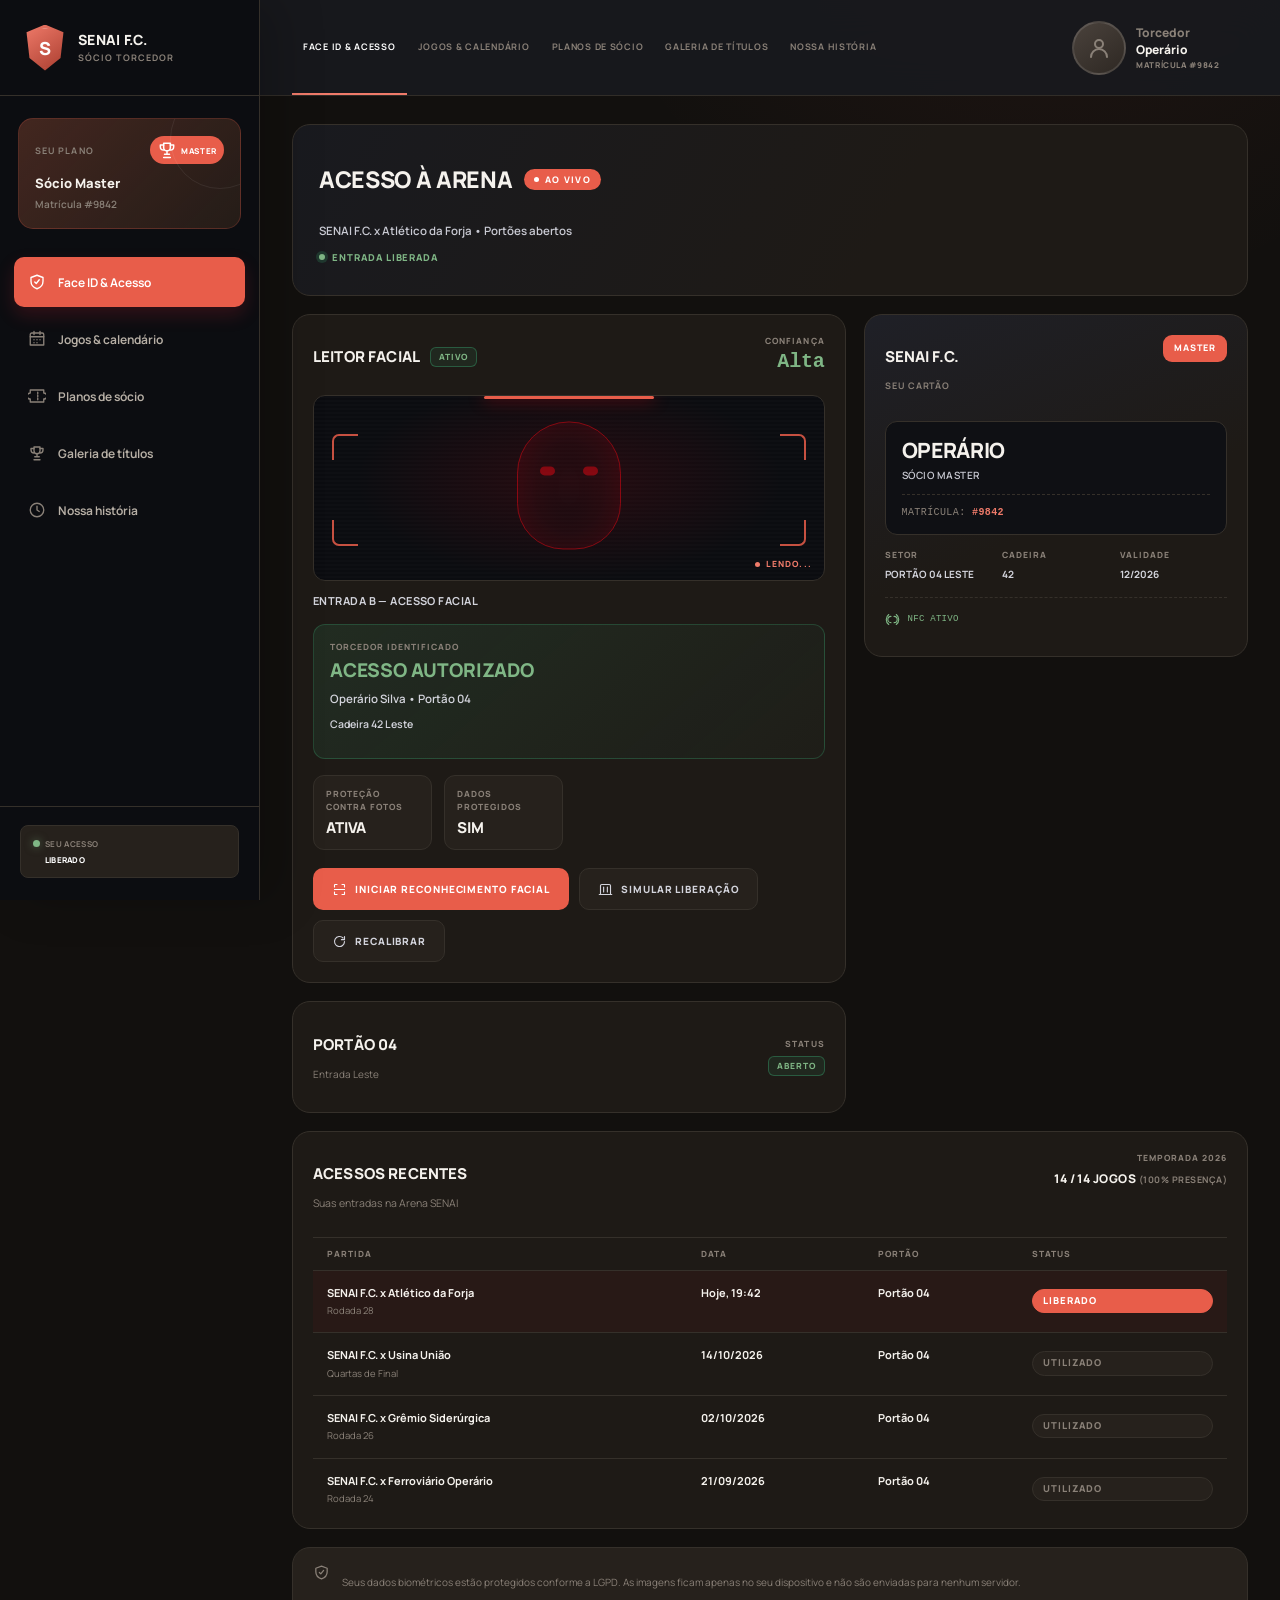
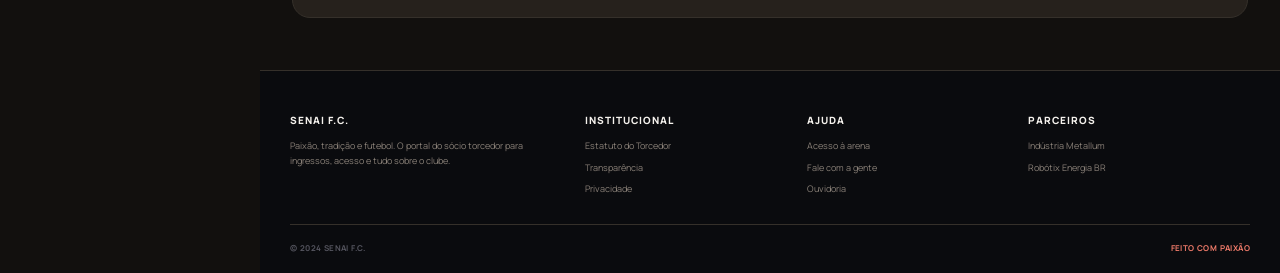
==== face-id-acesso.html @ 0fba4a7e "baseline: estado original do portal antes das melhorias" ====
<!DOCTYPE html>
<html lang="pt-BR">
<head>
  <meta charset="UTF-8">
  <meta name="viewport" content="width=device-width, initial-scale=1.0">
  <meta name="theme-color" content="#0a0a0d">
  <link rel="icon" type="image/svg+xml" href="assets/images/favicon.svg">
  <meta name="description" content="Acesso rápido do Sócio Torcedor do SENAI F.C. com Face ID.">
  <title>Face ID &amp; Acesso — SENAI F.C.</title>
  <link rel="preconnect" href="https://fonts.googleapis.com">
  <link rel="preconnect" href="https://fonts.gstatic.com" crossorigin>
  <link href="https://fonts.googleapis.com/css2?family=Manrope:wght@400;500;600;700;800&display=swap" rel="stylesheet">
  <link rel="stylesheet" href="assets/css/senai-torcedor-web.css">
</head>
<body data-page="face-id">
  <a class="skip-link" href="#conteudo">Ir para o conteúdo</a>

  <svg class="svg-sprite" xmlns="http://www.w3.org/2000/svg" width="0" height="0" aria-hidden="true">
    <symbol id="icon-home" viewBox="0 0 24 24"><path d="m3 11 9-8 9 8"/><path d="M5 10v10h14V10"/><path d="M9 20v-6h6v6"/></symbol>
    <symbol id="icon-ticket" viewBox="0 0 24 24"><path d="M3 8a2 2 0 0 0 0 8v4h18v-4a2 2 0 0 0 0-8V4H3Z"/><path d="M13 7v2M13 11v2M13 15v2"/></symbol>
    <symbol id="icon-chart" viewBox="0 0 24 24"><path d="M4 20V10M10 20V4M16 20v-7M22 20H2"/></symbol>
    <symbol id="icon-trophy" viewBox="0 0 24 24"><path d="M8 4h8v5a4 4 0 0 1-8 0V4Z"/><path d="M8 6H4v2a4 4 0 0 0 4 4M16 6h4v2a4 4 0 0 1-4 4M12 13v4M8 21h8M9 17h6"/></symbol>
    <symbol id="icon-shield" viewBox="0 0 24 24"><path d="M12 3 4 6v5c0 5 3.4 8.5 8 10 4.6-1.5 8-5 8-10V6l-8-3Z"/><path d="m9 12 2 2 4-5"/></symbol>
    <symbol id="icon-headset" viewBox="0 0 24 24"><path d="M4 14v-2a8 8 0 0 1 16 0v2"/><path d="M4 14a2 2 0 0 1 2-2h1v7H6a2 2 0 0 1-2-2v-3ZM20 14a2 2 0 0 0-2-2h-1v7h1a2 2 0 0 0 2-2v-3ZM17 19c0 2-2 3-5 3"/></symbol>
    <symbol id="icon-calendar" viewBox="0 0 24 24"><path d="M5 4h14a2 2 0 0 1 2 2v14H3V6a2 2 0 0 1 2-2Z"/><path d="M8 2v4M16 2v4M3 9h18M8 13h.01M12 13h.01M16 13h.01M8 17h.01M12 17h.01"/></symbol>
    <symbol id="icon-clock" viewBox="0 0 24 24"><circle cx="12" cy="12" r="9"/><path d="M12 7v5l3 2"/></symbol>
    <symbol id="icon-map" viewBox="0 0 24 24"><path d="M20 10c0 5-8 11-8 11S4 15 4 10a8 8 0 1 1 16 0Z"/><circle cx="12" cy="10" r="2.5"/></symbol>
    <symbol id="icon-stadium" viewBox="0 0 24 24"><path d="M3 9c3-3 15-3 18 0v7H3V9Z"/><path d="M7 12h10M8 16v3M16 16v3M3 9V6h18v3"/></symbol>
    <symbol id="icon-menu" viewBox="0 0 24 24"><path d="M4 7h16M4 12h16M4 17h16"/></symbol>
    <symbol id="icon-close" viewBox="0 0 24 24"><path d="m6 6 12 12M18 6 6 18"/></symbol>
    
    <symbol id="icon-user" viewBox="0 0 24 24"><circle cx="12" cy="8" r="4"/><path d="M4 21a8 8 0 0 1 16 0"/></symbol>
    <symbol id="icon-arrow" viewBox="0 0 24 24"><path d="M5 12h14M14 7l5 5-5 5"/></symbol>
    <symbol id="icon-check" viewBox="0 0 24 24"><path d="m5 12 4 4L19 6"/></symbol>
    <symbol id="icon-lock" viewBox="0 0 24 24"><rect x="4" y="10" width="16" height="11" rx="2"/><path d="M8 10V7a4 4 0 0 1 8 0v3M12 14v3"/></symbol>
    <symbol id="icon-signal" viewBox="0 0 24 24"><path d="M5 20v-4M10 20v-8M15 20v-12M20 20V4"/></symbol>
    <symbol id="icon-chip" viewBox="0 0 24 24"><rect x="7" y="7" width="10" height="10" rx="1"/><path d="M10 3v4M14 3v4M10 17v4M14 17v4M3 10h4M3 14h4M17 10h4M17 14h4"/></symbol>
    <symbol id="icon-scan" viewBox="0 0 24 24"><path d="M4 8V5a1 1 0 0 1 1-1h3M20 8V5a1 1 0 0 0-1-1h-3M4 16v3a1 1 0 0 0 1 1h3M20 16v3a1 1 0 0 1-1 1h-3M4 12h16"/></symbol>
    <symbol id="icon-bolt" viewBox="0 0 24 24"><path d="M13 2 4 14h6l-1 8 9-12h-6l1-8Z"/></symbol>
    <symbol id="icon-nfc" viewBox="0 0 24 24"><path d="M6 20a10 10 0 0 1 0-16"/><path d="M18 4a10 10 0 0 1 0 16"/><path d="M9.5 17a5 5 0 0 1 0-10"/><path d="M14.5 7a5 5 0 0 1 0 10"/></symbol>
    <symbol id="icon-share" viewBox="0 0 24 24"><circle cx="18" cy="5" r="2.5"/><circle cx="6" cy="12" r="2.5"/><circle cx="18" cy="19" r="2.5"/><path d="M8.2 10.8 15.8 6.2M8.2 13.2l7.6 4.6"/></symbol>
    <symbol id="icon-wallet" viewBox="0 0 24 24"><path d="M3 7a2 2 0 0 1 2-2h12a2 2 0 0 1 2 2"/><rect x="3" y="7" width="18" height="12" rx="2"/><path d="M16 13h2"/></symbol>
    <symbol id="icon-refresh" viewBox="0 0 24 24"><path d="M20 12a8 8 0 1 1-2.3-5.6"/><path d="M20 4v5h-5"/></symbol>
    <symbol id="icon-gate" viewBox="0 0 24 24"><path d="M4 20V6a2 2 0 0 1 2-2h12a2 2 0 0 1 2 2v14"/><path d="M2 20h20"/><path d="M9 8v8M15 8v8"/></symbol>
  </svg>

  <aside class="sidebar" id="sidebar" aria-label="Navegação principal">
    <div class="sidebar-header">
      <a class="brand" href="senai-torcedor-web.html" aria-label="SENAI F.C. — página principal">
        <span class="brand-mark" aria-hidden="true">S</span>
        <span class="brand-copy"><strong>SENAI F.C.</strong><span>Sócio torcedor</span></span>
      </a>
      <button class="icon-button sidebar-close" id="sidebar-close" type="button" aria-label="Fechar menu"><svg class="icon" aria-hidden="true"><use href="#icon-close"></use></svg></button>
    </div>
    <div class="membership-card" aria-label="Plano Sócio Master">
      <div class="membership-topline"><span>Seu plano</span><span class="vip-badge"><svg class="icon" aria-hidden="true"><use href="#icon-trophy"></use></svg>Master</span></div>
      <div class="membership-title" data-user-plan>Sócio Master</div>
      <div class="membership-number" data-user-matricula>Matrícula #9842</div>
    </div>
    <nav class="sidebar-nav" aria-label="Páginas do portal">
      <a class="nav-link active" href="face-id-acesso.html" data-page-link="face-id" aria-current="page"><svg class="icon" aria-hidden="true"><use href="#icon-shield"></use></svg><span>Face ID &amp; Acesso</span></a>
      <a class="nav-link" href="senai-torcedor-web.html" data-page-link="jogos"><svg class="icon" aria-hidden="true"><use href="#icon-calendar"></use></svg><span>Jogos &amp; calendário</span></a>
      <a class="nav-link" href="planos-de-socio.html" data-page-link="planos"><svg class="icon" aria-hidden="true"><use href="#icon-ticket"></use></svg><span>Planos de sócio</span></a>
      <a class="nav-link" href="galeria-de-titulos.html" data-page-link="galeria"><svg class="icon" aria-hidden="true"><use href="#icon-trophy"></use></svg><span>Galeria de títulos</span></a>
      <a class="nav-link" href="nossa-historia.html" data-page-link="historia"><svg class="icon" aria-hidden="true"><use href="#icon-clock"></use></svg><span>Nossa história</span></a>
    </nav>
    <div class="sidebar-footer"><div class="connection-status"><span>Seu acesso</span><strong>Liberado</strong></div></div>
  </aside>
  <button class="sidebar-overlay" id="sidebar-overlay" type="button" aria-label="Fechar menu"></button>

  <div class="main-shell">
    <header class="topbar">
      <div class="topbar-inner">
        <button class="icon-button menu-button" id="menu-button" type="button" aria-label="Abrir menu" aria-controls="sidebar" aria-expanded="false"><svg class="icon" aria-hidden="true"><use href="#icon-menu"></use></svg></button>
        <nav class="topbar-nav" aria-label="Navegação principal">
        <a class="topbar-link" href="face-id-acesso.html" data-page-link="face-id">Face ID &amp; Acesso</a>
        <a class="topbar-link" href="senai-torcedor-web.html" data-page-link="jogos">Jogos &amp; Calendário</a>
        <a class="topbar-link" href="planos-de-socio.html" data-page-link="planos">Planos de Sócio</a>
        <a class="topbar-link" href="galeria-de-titulos.html" data-page-link="galeria">Galeria de Títulos</a>
        <a class="topbar-link" href="nossa-historia.html" data-page-link="historia">Nossa História</a>
      </nav>
        <div class="topbar-actions">
          <button class="profile-button" type="button" data-message="Perfil do Sócio Master #9842 ativo." aria-label="Abrir perfil do torcedor"><span class="avatar avatar-photo" aria-hidden="true"></span><span class="profile-copy"><span>Torcedor</span><strong data-user-name>Operário</strong><small data-user-matricula>Matrícula #9842</small></span></button>
        </div>
      </div>
    </header>

    <main class="page-container" id="conteudo">
      <div class="fid-page">

        <section class="fid-arena" aria-labelledby="arena-title">
          <div class="fid-arena-main">
            <div class="fid-arena-title">
              <h1 id="arena-title">Acesso à Arena</h1>
              <span class="fid-live"><i aria-hidden="true"></i>ao vivo</span>
            </div>
            <p class="fid-arena-sub">SENAI F.C. x Atlético da Forja &bull; Portões abertos</p>
            <p class="fid-arena-status"><span class="fid-pulse" aria-hidden="true"></span>Entrada liberada</p>
          </div>
        </section>

        <div class="fid-grid">
          <div class="fid-col fid-col-main">

            <section class="fid-card fid-scanner" aria-labelledby="scanner-title">
              <header class="fid-card-head">
                <div class="fid-scanner-id">
                  <div class="fid-row">
                    <h2 id="scanner-title">Leitor facial</h2>
                    <span class="fid-tag ok">ativo</span>
                  </div>
                </div>
                <div class="fid-match">
                  <span class="fid-label">Confiança</span>
                  <strong>Alta</strong>
                </div>
              </header>

              <div class="fid-viewport" id="fid-viewport" role="img" aria-label="Leitura biométrica facial em andamento, entrada B">
                <img class="fid-shot" id="fid-shot" alt="" hidden>
                <div class="fid-corner tl" aria-hidden="true"></div>
                <div class="fid-corner tr" aria-hidden="true"></div>
                <div class="fid-corner bl" aria-hidden="true"></div>
                <div class="fid-corner br" aria-hidden="true"></div>
                <div class="fid-face" id="fid-face-box" aria-hidden="true"></div>
                <div class="fid-scanline" aria-hidden="true"></div>
                <div class="fid-rec"><i aria-hidden="true"></i>Lendo...</div>
              </div>

              <p class="fid-entry">Entrada B — acesso facial</p>

              <div class="fid-verdict">
                <span class="fid-label">Torcedor identificado</span>
                <strong>Acesso autorizado</strong>
                <p><span data-user-full-name>Operário Silva</span> &bull; Portão 04</p>
                <p class="fid-muted">Cadeira 42 Leste</p>
              </div>

              <div class="fid-mini">
                <div class="fid-mini-item">
                  <span class="fid-label">Proteção contra fotos</span>
                  <strong>Ativa</strong>
                </div>
                <div class="fid-mini-item">
                  <span class="fid-label">Dados protegidos</span>
                  <strong>Sim</strong>
                </div>
              </div>

              <footer class="fid-card-foot">
                <button class="fid-btn fid-btn-primary" type="button" id="fid-cam-open"><svg class="icon" aria-hidden="true"><use href="#icon-scan"></use></svg>Iniciar reconhecimento facial</button>
                <button class="fid-btn fid-btn-ghost" type="button" data-message="Liberação simulada. Catraca destravada."><svg class="icon" aria-hidden="true"><use href="#icon-gate"></use></svg>Simular liberação</button>
                <button class="fid-btn fid-btn-ghost" type="button" data-message="Recalibração biométrica iniciada."><svg class="icon" aria-hidden="true"><use href="#icon-refresh"></use></svg>Recalibrar</button>
              </footer>
            </section>

            <section class="fid-card fid-gate" aria-labelledby="gate-title">
              <div class="fid-gate-id">
                <h2 id="gate-title">Portão 04</h2>
                <p class="fid-muted">Entrada Leste</p>
              </div>
              <div class="fid-gate-state">
                <span class="fid-label">Status</span>
                <span class="fid-tag ok">Aberto</span>
              </div>
            </section>

          </div>

          <div class="fid-col fid-col-side">

            <section class="fid-card fid-cred" aria-labelledby="cred-title">
              <header class="fid-cred-top">
                <div>
                  <h2 id="cred-title">SENAI F.C.</h2>
                  <p>Seu cartão</p>
                </div>
                <span class="fid-vip">Master</span>
              </header>
              <div class="fid-cred-body">
                <strong data-user-name>Operário</strong>
                <span class="fid-cred-cat" data-user-plan>Sócio Master</span>
                <span class="fid-cred-mat">Matrícula: <b data-user-matricula-id>#9842</b></span>
              </div>
              <div class="fid-cred-meta">
                <div><span class="fid-label">Setor</span><b>Portão 04 Leste</b></div>
                <div><span class="fid-label">Cadeira</span><b>42</b></div>
                <div><span class="fid-label">Validade</span><b>12/2026</b></div>
              </div>
              <p class="fid-nfc"><svg class="icon" aria-hidden="true"><use href="#icon-nfc"></use></svg>NFC ativo</p>
            </section>



          </div>
        </div>

        <section class="fid-card fid-log" aria-labelledby="log-title">
          <header class="fid-log-head">
            <div>
              <h2 id="log-title">Acessos recentes</h2>
              <p class="fid-muted">Suas entradas na Arena SENAI</p>
            </div>
            <div class="fid-log-stats">
              <span class="fid-label">Temporada 2026</span>
              <strong>14 / 14 jogos <em>(100% presença)</em></strong>
            </div>
          </header>
          <div class="table-wrap">
            <table class="fid-table">
              <caption class="sr-only">Histórico de acessos</caption>
              <thead>
                <tr>
                  <th scope="col">Partida</th>
                  <th scope="col">Data</th>
                  <th scope="col">Portão</th>
                  <th scope="col">Status</th>
                </tr>
              </thead>
              <tbody>
                <tr class="is-live">
                  <td><strong>SENAI F.C. x Atlético da Forja</strong><span>Rodada 28</span></td>
                  <td><strong>Hoje, 19:42</strong></td>
                  <td><strong>Portão 04</strong></td>
                  <td><span class="fid-badge live">Liberado</span></td>
                </tr>
                <tr>
                  <td><strong>SENAI F.C. x Usina União</strong><span>Quartas de Final</span></td>
                  <td><strong>14/10/2026</strong></td>
                  <td><strong>Portão 04</strong></td>
                  <td><span class="fid-badge">Utilizado</span></td>
                </tr>
                <tr>
                  <td><strong>SENAI F.C. x Grêmio Siderúrgica</strong><span>Rodada 26</span></td>
                  <td><strong>02/10/2026</strong></td>
                  <td><strong>Portão 04</strong></td>
                  <td><span class="fid-badge">Utilizado</span></td>
                </tr>
                <tr>
                  <td><strong>SENAI F.C. x Ferroviário Operário</strong><span>Rodada 24</span></td>
                  <td><strong>21/09/2026</strong></td>
                  <td><strong>Portão 04</strong></td>
                  <td><span class="fid-badge">Utilizado</span></td>
                </tr>
              </tbody>
            </table>
          </div>
        </section>

        <section class="fid-card fid-lgpd">
          <svg class="icon" aria-hidden="true"><use href="#icon-shield"></use></svg>
          <p>Seus dados biométricos estão protegidos conforme a LGPD. As imagens ficam apenas no seu dispositivo e não são enviadas para nenhum servidor.</p>
        </section>

      </div>
    </main>

    <footer class="site-footer"><div class="footer-inner"><div class="footer-grid"><div class="footer-column"><h3>SENAI F.C.</h3><p>Paixão, tradição e futebol. O portal do sócio torcedor para ingressos, acesso e tudo sobre o clube.</p></div><div class="footer-column"><h3>Institucional</h3><div class="footer-links"><a href="#">Estatuto do Torcedor</a><a href="#">Transparência</a><a href="#">Privacidade</a></div></div><div class="footer-column"><h3>Ajuda</h3><div class="footer-links"><a href="face-id-acesso.html">Acesso à arena</a><a href="#">Fale com a gente</a><a href="#">Ouvidoria</a></div></div><div class="footer-column"><h3>Parceiros</h3><div class="footer-links"><a href="#">Indústria Metallum</a><a href="#">Robótix Energia BR</a></div></div></div><div class="footer-bottom"><span>© 2024 SENAI F.C.</span><span class="footer-highlight">Feito com paixão</span></div></div></footer>
  </div>

  <dialog class="fid-cam" id="fid-cam" aria-labelledby="fid-cam-title">
    <div class="fid-cam-head">
      <div>
        <h2 id="fid-cam-title">Reconhecimento facial</h2>
        <p id="fid-cam-sub">Apresente seu rosto no quadro. A leitura acontece no seu dispositivo.</p>
      </div>
      <button class="icon-button" type="button" data-fid-cam-close aria-label="Fechar câmera"><svg class="icon" aria-hidden="true"><use href="#icon-close"></use></svg></button>
    </div>

    <div class="fid-cam-stage" id="fid-cam-stage">
      <video class="fid-cam-video" id="fid-cam-video" playsinline muted autoplay></video>
      <canvas class="fid-cam-canvas" id="fid-cam-canvas" aria-hidden="true"></canvas>
      <div class="fid-cam-frame" id="fid-cam-frame" aria-hidden="true">
        <span class="fid-cam-corner tl"></span>
        <span class="fid-cam-corner tr"></span>
        <span class="fid-cam-corner bl"></span>
        <span class="fid-cam-corner br"></span>
        <span class="fid-cam-line"></span>
      </div>
      <div class="fid-cam-empty" id="fid-cam-empty" hidden>
        <svg class="icon" aria-hidden="true"><use href="#icon-scan"></use></svg>
        <p id="fid-cam-empty-text">Solicitando acesso à câmera…</p>
      </div>
      <p class="fid-cam-hud" id="fid-cam-hud" hidden><i aria-hidden="true"></i><span id="fid-cam-hud-text">procurando rosto</span></p>
    </div>

    <div class="fid-cam-metrics" id="fid-cam-metrics" hidden>
      <div class="fid-cam-chip" data-fid-metric="lum"><span>Brilho</span><em id="fid-m-lum">—</em></div>
      <div class="fid-cam-chip" data-fid-metric="sharp"><span>Nitidez</span><em id="fid-m-sharp">—</em></div>
      <div class="fid-cam-chip" data-fid-metric="stable"><span>Imobilidade</span><em id="fid-m-stable">—</em></div>
      <div class="fid-cam-chip" data-fid-metric="frame"><span>Enquadramento</span><em id="fid-m-frame">—</em></div>
    </div>

    <div class="fid-cam-meter" aria-hidden="true">
      <span class="fid-cam-meter-label">Qualidade da leitura</span>
      <div class="fid-cam-meter-bar"><span id="fid-cam-meter-fill"></span></div>
      <strong class="fid-mono" id="fid-cam-meter-value">0.0%</strong>
    </div>

    <p class="fid-cam-status" id="fid-cam-status" role="status" aria-live="polite">Aguardando início.</p>

    <div class="fid-cam-actions">
      <button class="fid-btn fid-btn-ghost" type="button" id="fid-cam-flip" hidden><svg class="icon" aria-hidden="true"><use href="#icon-refresh"></use></svg>Trocar câmera</button>
      <button class="fid-btn fid-btn-ghost" type="button" id="fid-cam-retry" hidden>Tentar novamente</button>
      <span class="fid-cam-spacer"></span>
      <button class="fid-btn fid-btn-ghost" type="button" data-fid-cam-close>Cancelar</button>
      <button class="fid-btn fid-btn-primary" type="button" id="fid-cam-capture" disabled><svg class="icon" aria-hidden="true"><use href="#icon-scan"></use></svg>Capturar biometria</button>
    </div>

    <p class="fid-cam-note"><svg class="icon" aria-hidden="true"><use href="#icon-lock"></use></svg>As imagens ficam apenas neste dispositivo e não são enviadas a nenhum servidor.</p>
  </dialog>

  <div class="toast" id="toast" role="status" aria-live="polite" aria-atomic="true"><svg class="icon" aria-hidden="true"><use href="#icon-check"></use></svg><span id="toast-message"></span></div>
  <script src="assets/js/senai-torcedor-web.js" defer></script>
</body>
</html>
---- assets/css/senai-torcedor-web.css ----
.svg-sprite {
  position: absolute;
  width: 0;
  height: 0;
  overflow: hidden;
}

:root {
  color-scheme: dark;
  --bg: #12100e;
  --bg-elevated: #1a1714;
  --surface: #1e1a16;
  --surface-2: #26211c;
  --surface-3: #2e2823;
  --line: #35302a;
  --line-soft: rgba(255, 255, 255, 0.06);
  --text: #f5f2ed;
  --text-2: #b8b0a6;
  --text-3: #8a8178;
  --red: #e85d4a;
  --red-bright: #f07b6a;
  --red-dark: #a83c2e;
  --red-soft: rgba(232, 93, 74, 0.12);
  --green: #7fb685;
  --yellow: #e8c476;
  --sidebar-width: 252px;
  --topbar-height: 72px;
  --radius-sm: 12px;
  --radius-md: 18px;
  --radius-lg: 24px;
  --shadow: 0 20px 50px rgba(0, 0, 0, 0.22);
  --font: "Manrope", Inter, -apple-system, BlinkMacSystemFont, "Segoe UI", sans-serif;
}

*,
*::before,
*::after {
  box-sizing: border-box;
}

html {
  scroll-behavior: smooth;
  scroll-padding-top: calc(var(--topbar-height) + 24px);
}

body {
  min-width: 320px;
  min-height: 100vh;
  margin: 0;
  overflow-x: hidden;
  background:
    radial-gradient(circle at 82% -10%, rgba(232, 93, 74, 0.08), transparent 31rem),
    var(--bg);
  color: var(--text);
  font-family: var(--font);
  -webkit-font-smoothing: antialiased;
  text-rendering: optimizeLegibility;
}

body.menu-open {
  overflow: hidden;
}

button,
input,
select {
  color: inherit;
  font: inherit;
}

button,
a {
  -webkit-tap-highlight-color: transparent;
}

button {
  border: 0;
}

a {
  color: inherit;
  text-decoration: none;
}

img,
svg {
  display: block;
}

::selection {
  background: rgba(232, 93, 74, 0.65);
  color: #fff;
}

:focus-visible {
  outline: 3px solid rgba(240, 123, 106, 0.55);
  outline-offset: 3px;
}

.sr-only {
  position: absolute;
  width: 1px;
  height: 1px;
  padding: 0;
  margin: -1px;
  overflow: hidden;
  clip: rect(0, 0, 0, 0);
  white-space: nowrap;
  border: 0;
}

.icon {
  width: 20px;
  height: 20px;
  flex: 0 0 auto;
  fill: none;
  stroke: currentColor;
  stroke-linecap: round;
  stroke-linejoin: round;
  stroke-width: 1.8;
}

.skip-link {
  position: fixed;
  top: 10px;
  left: 12px;
  z-index: 1000;
  padding: 10px 14px;
  transform: translateY(-150%);
  border-radius: 8px;
  background: var(--red);
  color: #fff;
  font-size: 13px;
  font-weight: 800;
  transition: transform 0.2s ease;
}

.skip-link:focus {
  transform: translateY(0);
}

/* Sidebar */
.sidebar {
  position: fixed;
  inset: 0 auto 0 0;
  z-index: 120;
  display: flex;
  width: var(--sidebar-width);
  flex-direction: column;
  border-right: 1px solid var(--line);
  background: rgba(20, 17, 14, 0.97);
  box-shadow: 18px 0 45px rgba(0, 0, 0, 0.18);
  backdrop-filter: blur(18px);
}

.sidebar-header {
  display: flex;
  min-height: var(--topbar-height);
  align-items: center;
  justify-content: space-between;
  padding: 0 20px;
  border-bottom: 1px solid var(--line);
}

.brand {
  display: flex;
  min-width: 0;
  align-items: center;
  gap: 12px;
}

.brand-mark {
  position: relative;
  display: grid;
  width: 40px;
  height: 44px;
  flex: 0 0 auto;
  place-items: center;
  clip-path: polygon(50% 0, 94% 17%, 87% 73%, 50% 100%, 13% 73%, 6% 17%);
  background: linear-gradient(145deg, var(--red-bright), var(--red-dark));
  color: #fff;
  font-size: 18px;
  font-weight: 800;
  box-shadow: 0 8px 20px rgba(232, 93, 74, 0.22);
}

.brand-mark::after {
  position: absolute;
  inset: 3px;
  border: 1px solid rgba(255, 255, 255, 0.22);
  clip-path: inherit;
  content: "";
}

.brand-copy {
  display: grid;
  min-width: 0;
  line-height: 1.1;
}

.brand-copy strong {
  overflow: hidden;
  font-size: 14px;
  font-weight: 800;
  letter-spacing: 0.02em;
  text-overflow: ellipsis;
  white-space: nowrap;
}

.brand-copy span {
  margin-top: 5px;
  color: var(--text-3);
  font-size: 9px;
  font-weight: 700;
  letter-spacing: 0.12em;
  text-transform: uppercase;
}

.icon-button {
  display: inline-grid;
  width: 42px;
  height: 42px;
  flex: 0 0 auto;
  place-items: center;
  border: 1px solid var(--line);
  border-radius: 12px;
  background: var(--surface);
  color: var(--text-2);
  cursor: pointer;
  transition: border-color 0.2s ease, background 0.2s ease, color 0.2s ease, transform 0.2s ease;
}

.icon-button:hover {
  border-color: #4a423c;
  background: var(--surface-2);
  color: #fff;
  transform: translateY(-1px);
}

.sidebar-close,
.menu-button {
  display: none;
}

.membership-card {
  position: relative;
  margin: 20px 16px 10px;
  padding: 15px;
  overflow: hidden;
  border: 1px solid rgba(232, 93, 74, 0.22);
  border-radius: 15px;
  background:
    linear-gradient(135deg, rgba(232, 93, 74, 0.18), rgba(232, 93, 74, 0.03)),
    var(--surface);
}

.membership-card::after {
  position: absolute;
  top: -30px;
  right: -30px;
  width: 100px;
  height: 100px;
  border: 1px solid rgba(255, 255, 255, 0.07);
  border-radius: 50%;
  content: "";
}

.membership-topline,
.membership-title {
  display: flex;
  align-items: center;
  justify-content: space-between;
  gap: 8px;
}

.membership-topline {
  color: var(--text-3);
  font-size: 9px;
  font-weight: 700;
  letter-spacing: 0.12em;
  text-transform: uppercase;
}

.membership-title {
  justify-content: flex-start;
  margin-top: 10px;
  font-size: 13px;
  font-weight: 800;
}

.membership-number {
  margin-top: 5px;
  color: var(--text-3);
  font-size: 10px;
  font-weight: 600;
}

.vip-badge {
  display: inline-flex;
  align-items: center;
  gap: 4px;
  padding: 4px 7px;
  border-radius: 999px;
  background: var(--red);
  color: #fff;
  font-size: 8px;
  font-weight: 800;
  letter-spacing: 0.08em;
}

.sidebar-nav {
  display: flex;
  flex: 1;
  flex-direction: column;
  gap: 5px;
  padding: 12px 10px 20px;
  overflow-y: auto;
}

.nav-label {
  padding: 9px 12px 5px;
  color: #7a7168;
  font-size: 9px;
  font-weight: 800;
  letter-spacing: 0.14em;
  text-transform: uppercase;
}

.nav-link {
  position: relative;
  display: flex;
  min-height: 46px;
  align-items: center;
  gap: 12px;
  padding: 10px 12px;
  border-radius: 12px;
  color: var(--text-2);
  font-size: 12px;
  font-weight: 650;
  transition: background 0.18s ease, color 0.18s ease, transform 0.18s ease;
}

.nav-link .icon {
  width: 19px;
  height: 19px;
  color: #8a8178;
  transition: color 0.18s ease, transform 0.18s ease;
}

.nav-link:hover {
  background: rgba(255, 255, 255, 0.04);
  color: #fff;
  transform: translateX(2px);
}

.nav-link.active {
  background: linear-gradient(90deg, rgba(232, 93, 74, 0.18), rgba(232, 93, 74, 0.04));
  color: #fff;
}

.nav-link.active::before {
  position: absolute;
  inset: 11px auto 11px -10px;
  width: 3px;
  border-radius: 0 4px 4px 0;
  background: var(--red-bright);
  box-shadow: 0 0 12px rgba(240, 123, 106, 0.45);
  content: "";
}

.nav-link.active .icon {
  color: var(--red-bright);
}

.sidebar-footer {
  padding: 16px 20px 20px;
  border-top: 1px solid var(--line);
}

.connection-status {
  display: flex;
  align-items: center;
  gap: 8px;
  color: var(--text-3);
  font-size: 9px;
  font-weight: 700;
  letter-spacing: 0.04em;
  text-transform: uppercase;
}

.connection-status::before {
  width: 7px;
  height: 7px;
  border-radius: 50%;
  background: var(--green);
  box-shadow: 0 0 8px rgba(127, 182, 133, 0.5);
  content: "";
}

.sidebar-overlay {
  position: fixed;
  inset: 0;
  z-index: 110;
  display: none;
  background: rgba(0, 0, 0, 0.68);
  opacity: 0;
  cursor: pointer;
  transition: opacity 0.25s ease;
}

/* Main shell and topbar */
.main-shell {
  display: flex;
  min-height: 100vh;
  flex-direction: column;
  margin-left: var(--sidebar-width);
}

.topbar {
  position: sticky;
  top: 0;
  z-index: 80;
  height: var(--topbar-height);
  border-bottom: 1px solid rgba(53, 48, 42, 0.9);
  background: rgba(18, 16, 14, 0.84);
  backdrop-filter: blur(18px);
}

.topbar-inner {
  display: flex;
  width: min(100%, 1660px);
  height: 100%;
  align-items: center;
  gap: 18px;
  margin: 0 auto;
  padding: 0 30px;
}

.breadcrumbs {
  display: flex;
  min-width: 0;
  align-items: center;
  gap: 9px;
  color: var(--text-3);
  font-size: 11px;
  font-weight: 650;
}

.breadcrumbs span {
  overflow: hidden;
  text-overflow: ellipsis;
  white-space: nowrap;
}

.breadcrumbs strong {
  color: var(--text);
  font-weight: 750;
}

.topbar-actions {
  display: flex;
  align-items: center;
  gap: 10px;
  margin-left: auto;
}

.sync-status {
  display: flex;
  align-items: center;
  gap: 7px;
  margin-right: 5px;
  color: var(--text-3);
  font-size: 10px;
  font-weight: 650;
}

.sync-status::before {
  width: 6px;
  height: 6px;
  border-radius: 50%;
  background: var(--green);
  opacity: 0.7;
  content: "";
}

.profile-button {
  display: flex;
  min-height: 46px;
  align-items: center;
  gap: 10px;
  margin-left: 3px;
  padding: 5px 10px 5px 6px;
  border: 1px solid var(--line);
  border-radius: 14px;
  background: var(--surface);
  cursor: pointer;
  transition: border-color 0.2s ease, background 0.2s ease;
}

.profile-button:hover {
  border-color: #5a5048;
  background: var(--surface-2);
}

.avatar {
  display: grid;
  width: 34px;
  height: 34px;
  flex: 0 0 auto;
  place-items: center;
  border-radius: 10px;
  background: linear-gradient(145deg, #4a423c, #2e2823);
  color: #fff;
}

.avatar .icon {
  width: 17px;
  height: 17px;
}

.profile-copy {
  display: grid;
  min-width: 104px;
  line-height: 1.15;
  text-align: left;
}

.profile-copy span {
  color: var(--text-3);
  font-size: 8px;
  font-weight: 700;
  letter-spacing: 0.1em;
  text-transform: uppercase;
}

.profile-copy strong {
  margin-top: 3px;
  font-size: 10px;
  font-weight: 750;
}

.page-container {
  width: min(100%, 1660px);
  flex: 1;
  margin: 0 auto;
  padding: 28px 30px 52px;
}

.page-heading {
  display: flex;
  align-items: flex-end;
  justify-content: space-between;
  gap: 20px;
  margin-bottom: 22px;
}

.eyebrow {
  display: flex;
  align-items: center;
  gap: 7px;
  margin: 0 0 7px;
  color: var(--red-bright);
  font-size: 9px;
  font-weight: 800;
  letter-spacing: 0.14em;
  text-transform: uppercase;
}

.eyebrow::before {
  width: 18px;
  height: 2px;
  border-radius: 999px;
  background: currentColor;
  content: "";
}

.page-heading h1 {
  font-size: clamp(24px, 2.1vw, 34px);
  font-weight: 800;
  letter-spacing: -0.04em;
  line-height: 1.12;
}

.page-heading p:not(.eyebrow) {
  max-width: 650px;
  margin-top: 7px;
  color: var(--text-3);
  font-size: 12px;
  line-height: 1.6;
}

.season-chip {
  display: inline-flex;
  min-height: 38px;
  flex: 0 0 auto;
  align-items: center;
  gap: 8px;
  padding: 8px 12px;
  border: 1px solid var(--line);
  border-radius: 999px;
  background: var(--surface);
  color: var(--text-2);
  font-size: 10px;
  font-weight: 750;
}

.season-chip .icon {
  width: 15px;
  height: 15px;
  color: var(--red-bright);
}

/* Featured match */
.featured-match {
  position: relative;
  overflow: hidden;
  border: 1px solid #4a2a24;
  border-radius: var(--radius-lg);
  background:
    linear-gradient(105deg, rgba(18, 14, 12, 0.98) 0 47%, rgba(120, 45, 35, 0.35) 77%, rgba(30, 18, 15, 0.96) 100%),
    var(--surface);
  box-shadow: var(--shadow);
}

.featured-match::before {
  position: absolute;
  inset: 0;
  background:
    repeating-linear-gradient(118deg, transparent 0 36px, rgba(255, 255, 255, 0.02) 37px 38px),
    radial-gradient(circle at 54% 40%, rgba(232, 93, 74, 0.12), transparent 28rem);
  pointer-events: none;
  content: "";
}

.featured-content {
  position: relative;
  display: grid;
  grid-template-columns: minmax(0, 1fr) 310px;
  gap: 36px;
  padding: 28px;
}

.featured-label {
  display: flex;
  flex-wrap: wrap;
  align-items: center;
  justify-content: space-between;
  gap: 12px;
  margin-bottom: 25px;
}

.live-pill,
.competition-pill {
  display: inline-flex;
  align-items: center;
  gap: 7px;
  font-size: 9px;
  font-weight: 800;
  letter-spacing: 0.11em;
  text-transform: uppercase;
}

.live-pill {
  padding: 6px 10px;
  border: 1px solid rgba(232, 93, 74, 0.3);
  border-radius: 999px;
  background: var(--red-soft);
  color: #f09b8e;
}

.live-pill::before {
  width: 6px;
  height: 6px;
  border-radius: 50%;
  background: var(--red-bright);
  box-shadow: 0 0 8px var(--red-bright);
  animation: pulse 1.8s infinite;
  content: "";
}

.competition-pill {
  color: var(--text-3);
}

.match-stage {
  display: grid;
  max-width: 780px;
  grid-template-columns: minmax(0, 1fr) 94px minmax(0, 1fr);
  align-items: center;
  gap: 18px;
  margin: 0 auto;
}

.featured-team {
  display: grid;
  min-width: 0;
  justify-items: center;
  text-align: center;
}

.crest {
  position: relative;
  display: grid;
  width: 78px;
  height: 86px;
  place-items: center;
  clip-path: polygon(50% 0, 94% 16%, 87% 72%, 50% 100%, 13% 72%, 6% 16%);
  background: linear-gradient(150deg, var(--red-bright), var(--red-dark));
  color: #fff;
  font-size: 26px;
  font-weight: 800;
  letter-spacing: -0.05em;
  filter: drop-shadow(0 10px 18px rgba(0, 0, 0, 0.22));
}

.crest::before {
  position: absolute;
  inset: 4px;
  border: 1px solid rgba(255, 255, 255, 0.22);
  clip-path: inherit;
  content: "";
}

.crest.away {
  background: linear-gradient(150deg, #4a423c, #2e2823);
  box-shadow: inset 0 0 0 1px #5a5048;
}

.featured-team h2 {
  margin-top: 13px;
  font-size: clamp(16px, 1.5vw, 21px);
  font-weight: 800;
  letter-spacing: -0.03em;
  line-height: 1.12;
  text-transform: uppercase;
}

.featured-team p {
  margin-top: 5px;
  color: var(--text-3);
  font-size: 8px;
  font-weight: 750;
  letter-spacing: 0.11em;
  text-transform: uppercase;
}

.match-time-block {
  display: grid;
  justify-items: center;
  text-align: center;
}

.match-time-block .time {
  font-size: clamp(30px, 3vw, 43px);
  font-weight: 800;
  letter-spacing: -0.06em;
  line-height: 1;
}

.match-time-block .date {
  margin-top: 7px;
  color: var(--text-2);
  font-size: 9px;
  font-weight: 750;
  letter-spacing: 0.08em;
  text-transform: uppercase;
}

.versus-line {
  display: flex;
  width: 100%;
  align-items: center;
  gap: 8px;
  margin: 13px 0 0;
  color: #6a6158;
  font-size: 8px;
  font-weight: 800;
  letter-spacing: 0.1em;
  text-transform: uppercase;
}

.versus-line::before,
.versus-line::after {
  height: 1px;
  flex: 1;
  background: #4a423c;
  content: "";
}

.match-meta {
  display: flex;
  flex-wrap: wrap;
  justify-content: center;
  gap: 8px;
  margin-top: 24px;
}

.meta-chip {
  display: inline-flex;
  min-height: 32px;
  align-items: center;
  gap: 7px;
  padding: 7px 10px;
  border: 1px solid var(--line-soft);
  border-radius: 999px;
  background: rgba(0, 0, 0, 0.24);
  color: var(--text-2);
  font-size: 9px;
  font-weight: 650;
}

.meta-chip .icon {
  width: 13px;
  height: 13px;
  color: var(--red-bright);
}

.venue-card {
  display: flex;
  flex-direction: column;
  padding: 19px;
  border: 1px solid rgba(255, 255, 255, 0.08);
  border-radius: 18px;
  background: rgba(15, 12, 10, 0.58);
  box-shadow: inset 0 1px rgba(255, 255, 255, 0.02);
  backdrop-filter: blur(10px);
}

.venue-topline,
.venue-capacity-row,
.venue-info-row {
  display: flex;
  align-items: center;
  justify-content: space-between;
  gap: 10px;
}

.venue-topline > span:first-child {
  color: var(--text-3);
  font-size: 8px;
  font-weight: 800;
  letter-spacing: 0.12em;
  text-transform: uppercase;
}

.occupancy-badge {
  display: inline-flex;
  align-items: center;
  gap: 5px;
  padding: 4px 7px;
  border: 1px solid rgba(127, 182, 133, 0.22);
  border-radius: 999px;
  background: rgba(127, 182, 133, 0.08);
  color: var(--green);
  font-size: 8px;
  font-weight: 700;
}

.occupancy-badge::before {
  width: 5px;
  height: 5px;
  border-radius: 50%;
  background: currentColor;
  content: "";
}

.venue-heading {
  display: flex;
  align-items: center;
  gap: 12px;
  margin: 18px 0;
}

.venue-icon {
  display: grid;
  width: 44px;
  height: 44px;
  flex: 0 0 auto;
  place-items: center;
  border: 1px solid var(--line);
  border-radius: 13px;
  background: var(--surface-2);
  color: var(--red-bright);
}

.venue-heading h3 {
  font-size: 16px;
  font-weight: 800;
  letter-spacing: -0.025em;
}

.venue-heading p {
  margin-top: 3px;
  color: var(--text-3);
  font-size: 9px;
  font-weight: 650;
}

.capacity-row {
  display: grid;
  grid-template-columns: 1fr auto;
  align-items: center;
  gap: 14px;
  padding: 14px 0;
  border-top: 1px solid var(--line-soft);
  border-bottom: 1px solid var(--line-soft);
}

.capacity-copy span {
  color: var(--text-3);
  font-size: 8px;
  font-weight: 750;
  letter-spacing: 0.08em;
  text-transform: uppercase;
}

.capacity-copy strong {
  display: block;
  margin-top: 4px;
  font-size: 25px;
  font-weight: 800;
  letter-spacing: -0.05em;
}

.capacity-copy strong small {
  margin-left: 2px;
  color: var(--text-3);
  font-size: 12px;
  font-weight: 700;
}

.capacity-ring {
  position: relative;
  display: grid;
  width: 58px;
  height: 58px;
  place-items: center;
  border-radius: 50%;
  background: conic-gradient(var(--red-bright) 0 84%, #3a332e 84% 100%);
}

.capacity-ring::before {
  position: absolute;
  inset: 5px;
  border-radius: inherit;
  background: #1a1613;
  content: "";
}

.capacity-ring span {
  position: relative;
  z-index: 1;
  font-size: 10px;
  font-weight: 800;
}

.venue-info {
  display: grid;
  gap: 10px;
  margin-top: 14px;
}

.venue-info-row {
  align-items: flex-start;
  color: var(--text-3);
  font-size: 9px;
  line-height: 1.4;
}

.venue-info-row strong {
  max-width: 62%;
  color: var(--text-2);
  font-weight: 650;
  text-align: right;
}

.countdown-bar {
  position: relative;
  display: flex;
  min-height: 98px;
  align-items: center;
  gap: 22px;
  padding: 16px 28px;
  border-top: 1px solid rgba(255, 255, 255, 0.06);
  background: rgba(12, 10, 8, 0.55);
}

.countdown-copy {
  min-width: 135px;
}

.countdown-copy span {
  color: var(--text-3);
  font-size: 8px;
  font-weight: 800;
  letter-spacing: 0.12em;
  text-transform: uppercase;
}

.countdown-copy strong {
  display: block;
  margin-top: 5px;
  font-size: 11px;
  font-weight: 750;
}

.countdown-values {
  display: grid;
  min-width: 300px;
  grid-template-columns: repeat(4, 1fr);
  gap: 7px;
}

.countdown-unit {
  padding: 8px 10px;
  border: 1px solid var(--line);
  border-radius: 10px;
  background: rgba(255, 255, 255, 0.025);
  text-align: center;
}

.countdown-unit strong {
  display: block;
  font-size: 20px;
  font-weight: 800;
  letter-spacing: -0.04em;
  line-height: 1;
  font-variant-numeric: tabular-nums;
}

.countdown-unit span {
  display: block;
  margin-top: 4px;
  color: var(--text-3);
  font-size: 7px;
  font-weight: 750;
  letter-spacing: 0.1em;
  text-transform: uppercase;
}

.primary-button,
.secondary-button,
.ghost-button,
.danger-button {
  display: inline-flex;
  min-height: 44px;
  align-items: center;
  justify-content: center;
  gap: 8px;
  border-radius: 11px;
  font-size: 10px;
  font-weight: 800;
  letter-spacing: 0.04em;
  text-transform: uppercase;
  cursor: pointer;
  transition: border-color 0.2s ease, background 0.2s ease, color 0.2s ease, transform 0.2s ease, box-shadow 0.2s ease;
}

.primary-button {
  padding: 11px 16px;
  background: var(--red);
  color: #fff;
  box-shadow: 0 8px 22px rgba(232, 93, 74, 0.18);
}

.primary-button:hover {
  background: var(--red-bright);
  box-shadow: 0 10px 26px rgba(232, 93, 74, 0.25);
  transform: translateY(-2px);
}

.primary-button .icon,
.secondary-button .icon,
.ghost-button .icon {
  width: 15px;
  height: 15px;
}

.countdown-bar .primary-button {
  margin-left: auto;
  padding-inline: 18px;
  white-space: nowrap;
}

.secondary-button {
  padding: 10px 14px;
  border: 1px solid rgba(232, 93, 74, 0.28);
  background: var(--red-soft);
  color: #f09b8e;
}

.secondary-button:hover {
  border-color: var(--red-bright);
  background: var(--red);
  color: #fff;
}

.ghost-button {
  padding: 9px 13px;
  border: 1px solid var(--line);
  background: transparent;
  color: var(--text-2);
}

.ghost-button:hover {
  border-color: #5a5048;
  background: rgba(255, 255, 255, 0.035);
  color: #fff;
}

/* Dashboard and tabs */
.dashboard {
  margin-top: 30px;
}

.section-heading {
  display: flex;
  align-items: flex-end;
  justify-content: space-between;
  gap: 16px;
  margin-bottom: 14px;
}

.section-heading h2 {
  font-size: 18px;
  font-weight: 800;
  letter-spacing: -0.03em;
}

.section-heading p {
  margin-top: 5px;
  color: var(--text-3);
  font-size: 10px;
}

.match-count {
  color: var(--text-3);
  font-size: 9px;
  font-weight: 800;
  letter-spacing: 0.1em;
  text-transform: uppercase;
}

.tabs {
  display: flex;
  gap: 4px;
  padding: 5px;
  overflow-x: auto;
  border: 1px solid var(--line);
  border-radius: 14px;
  background: var(--bg-elevated);
  scrollbar-width: none;
}

.tabs::-webkit-scrollbar {
  display: none;
}

.tab-button {
  display: inline-flex;
  min-height: 40px;
  flex: 1 0 auto;
  align-items: center;
  justify-content: center;
  gap: 7px;
  padding: 9px 15px;
  border-radius: 10px;
  background: transparent;
  color: var(--text-3);
  font-size: 9px;
  font-weight: 800;
  letter-spacing: 0.06em;
  text-transform: uppercase;
  cursor: pointer;
  transition: background 0.18s ease, color 0.18s ease;
}

.tab-button .icon {
  width: 15px;
  height: 15px;
}

.tab-button:hover {
  color: var(--text-2);
}

.tab-button[aria-selected="true"] {
  background: var(--red-soft);
  color: #fff;
  box-shadow: inset 0 0 0 1px rgba(232, 93, 74, 0.18);
}

.tab-button[aria-selected="true"] .icon {
  color: var(--red-bright);
}

.content-grid {
  display: grid;
  grid-template-columns: minmax(0, 1fr) 320px;
  align-items: start;
  gap: 18px;
  margin-top: 16px;
}

.tab-panel[hidden] {
  display: none;
}

.match-list,
.result-list {
  display: grid;
  gap: 13px;
}

.match-card,
.result-card,
.side-card,
.standings-card {
  border: 1px solid var(--line);
  background: linear-gradient(180deg, rgba(255, 255, 255, 0.012), transparent 35%), var(--surface);
  box-shadow: 0 10px 30px rgba(0, 0, 0, 0.1);
}

.match-card,
.result-card {
  overflow: hidden;
  border-radius: var(--radius-md);
  transition: border-color 0.2s ease, transform 0.2s ease;
}

.match-card:hover,
.result-card:hover {
  border-color: #4a423c;
  transform: translateY(-2px);
}

.match-card-header,
.result-card-header {
  display: flex;
  min-height: 44px;
  align-items: center;
  justify-content: space-between;
  gap: 12px;
  padding: 10px 16px;
  border-bottom: 1px solid var(--line);
  background: rgba(255, 255, 255, 0.015);
}

.round-label {
  display: flex;
  align-items: center;
  gap: 8px;
  color: var(--text-2);
  font-size: 9px;
  font-weight: 750;
  letter-spacing: 0.07em;
  text-transform: uppercase;
}

.round-label span {
  color: var(--red-bright);
}

.status-pill {
  display: inline-flex;
  min-height: 24px;
  align-items: center;
  gap: 5px;
  padding: 4px 8px;
  border: 1px solid rgba(127, 182, 133, 0.18);
  border-radius: 999px;
  background: rgba(127, 182, 133, 0.06);
  color: var(--green);
  font-size: 7px;
  font-weight: 700;
  letter-spacing: 0.06em;
  text-transform: uppercase;
}

.status-pill::before {
  width: 5px;
  height: 5px;
  border-radius: 50%;
  background: currentColor;
  content: "";
}

.status-pill.neutral {
  border-color: var(--line);
  background: rgba(255, 255, 255, 0.03);
  color: var(--text-3);
}

.match-card-body {
  padding: 17px 16px;
}

.match-row {
  display: grid;
  grid-template-columns: minmax(0, 1fr) 84px minmax(0, 1fr);
  align-items: center;
  gap: 12px;
}

.team-block {
  display: flex;
  min-width: 0;
  align-items: center;
  gap: 11px;
}

.team-block.away {
  justify-content: flex-end;
  text-align: right;
}

.team-block.away .club-mark {
  order: 2;
}

.small-crest {
  display: grid;
  width: 40px;
  height: 44px;
  flex: 0 0 auto;
  place-items: center;
  clip-path: polygon(50% 0, 94% 16%, 87% 72%, 50% 100%, 13% 72%, 6% 16%);
  background: linear-gradient(145deg, var(--red), var(--red-dark));
  color: #fff;
  font-size: 12px;
  font-weight: 800;
}

.small-crest.neutral {
  background: linear-gradient(145deg, #303039, #1a1a20);
  box-shadow: inset 0 0 0 1px #44444e;
}

.team-copy {
  min-width: 0;
}

.team-copy strong {
  display: block;
  overflow: hidden;
  font-size: 12px;
  font-weight: 800;
  letter-spacing: -0.015em;
  text-overflow: ellipsis;
  white-space: nowrap;
}

.team-copy span {
  display: block;
  margin-top: 3px;
  overflow: hidden;
  color: var(--text-3);
  font-size: 8px;
  font-weight: 650;
  text-overflow: ellipsis;
  white-space: nowrap;
}

.card-time {
  text-align: center;
}

.card-time strong {
  display: block;
  font-size: 20px;
  font-weight: 800;
  letter-spacing: -0.05em;
}

.card-time span {
  display: block;
  margin-top: 3px;
  color: var(--text-3);
  font-size: 7px;
  font-weight: 750;
  letter-spacing: 0.07em;
  text-transform: uppercase;
}

.match-details {
  display: flex;
  align-items: center;
  justify-content: space-between;
  gap: 12px;
  margin-top: 16px;
  padding-top: 13px;
  border-top: 1px solid var(--line-soft);
}

.match-note {
  display: flex;
  min-width: 0;
  align-items: center;
  gap: 7px;
  color: var(--text-3);
  font-size: 8px;
  font-weight: 600;
  line-height: 1.45;
}

.match-note .icon {
  width: 13px;
  height: 13px;
  color: var(--red-bright);
}

.match-actions {
  display: flex;
  flex: 0 0 auto;
  gap: 7px;
}

.event-banner {
  display: flex;
  align-items: center;
  justify-content: space-between;
  gap: 14px;
  padding: 10px 16px;
  border-top: 1px solid var(--line);
  background: linear-gradient(90deg, rgba(228, 37, 54, 0.07), rgba(228, 37, 54, 0.015));
}

.event-banner p {
  color: var(--text-3);
  font-size: 8px;
  line-height: 1.45;
}

.event-banner strong {
  color: var(--text-2);
}

/* Results */
.result-card-body {
  display: grid;
  grid-template-columns: minmax(0, 1fr) auto minmax(0, 1fr);
  align-items: center;
  gap: 18px;
  padding: 20px 18px;
}

.result-team {
  display: flex;
  min-width: 0;
  align-items: center;
  gap: 11px;
}

.result-team.away {
  flex-direction: row-reverse;
  text-align: right;
}

.result-score {
  min-width: 74px;
  color: #fff;
  font-size: 27px;
  font-weight: 800;
  letter-spacing: -0.04em;
  text-align: center;
}

.result-score span {
  margin: 0 5px;
  color: var(--text-3);
  font-size: 14px;
}

.result-summary {
  padding: 11px 16px;
  border-top: 1px solid var(--line-soft);
  color: var(--text-3);
  font-size: 8px;
  line-height: 1.55;
}

.text-button {
  display: inline-flex;
  align-items: center;
  gap: 5px;
  padding: 0;
  background: transparent;
  color: var(--red-bright);
  font-size: 8px;
  font-weight: 800;
  letter-spacing: 0.05em;
  text-transform: uppercase;
  cursor: pointer;
}

.text-button .icon {
  width: 12px;
  height: 12px;
}

/* Standings */
.standings-card {
  overflow: hidden;
  border-radius: var(--radius-md);
}

.side-card {
  overflow: hidden;
  border-radius: var(--radius-md);
}

.side-card + .side-card {
  margin-top: 16px;
}

.side-card-header {
  display: flex;
  min-height: 48px;
  align-items: center;
  justify-content: space-between;
  gap: 10px;
  padding: 12px 15px;
  border-bottom: 1px solid var(--line);
}

.side-card-header h3 {
  font-size: 11px;
  font-weight: 800;
  letter-spacing: 0.02em;
  text-transform: uppercase;
}

.side-card-header span {
  color: var(--text-3);
  font-size: 8px;
  font-weight: 700;
  letter-spacing: 0.07em;
  text-transform: uppercase;
}

.table-wrap {
  width: 100%;
  overflow-x: auto;
}

.standings-table {
  width: 100%;
  border-collapse: collapse;
  white-space: nowrap;
}

.standings-table th,
.standings-table td {
  padding: 9px 8px;
  border-bottom: 1px solid rgba(255, 255, 255, 0.035);
  color: var(--text-3);
  font-size: 8px;
  font-weight: 650;
  text-align: center;
}

.standings-table th {
  color: #666671;
  font-size: 7px;
  font-weight: 800;
  letter-spacing: 0.06em;
  text-transform: uppercase;
}

.standings-table th:nth-child(2),
.standings-table td:nth-child(2) {
  text-align: left;
}

.standings-table tr:last-child td {
  border-bottom: 0;
}

.standings-table tr.highlight td {
  background: linear-gradient(90deg, rgba(228, 37, 54, 0.13), rgba(228, 37, 54, 0.025));
  color: #fff;
  font-weight: 750;
}

.standings-table tr.highlight td:first-child {
  color: var(--red-bright);
  font-weight: 800;
}

.standings-table td:last-child {
  color: #fff;
  font-weight: 800;
}

.form-list {
  display: inline-flex;
  gap: 3px;
}

.form-dot {
  display: grid;
  width: 16px;
  height: 16px;
  place-items: center;
  border-radius: 5px;
  background: rgba(65, 209, 140, 0.1);
  color: var(--green);
  font-size: 7px;
  font-weight: 800;
}

.form-dot.draw {
  background: rgba(245, 196, 81, 0.1);
  color: var(--yellow);
}

.form-dot.loss {
  background: rgba(228, 37, 54, 0.11);
  color: var(--red-bright);
}

.last-score {
  display: grid;
  grid-template-columns: 1fr auto 1fr;
  align-items: center;
  gap: 9px;
  padding: 19px 15px 14px;
}

.last-score > span:first-child {
  text-align: left;
}

.last-score > span:last-child {
  text-align: right;
}

.last-team {
  font-size: 9px;
  font-weight: 800;
}

.last-result {
  font-size: 20px;
  font-weight: 800;
  letter-spacing: -0.04em;
}

.last-result span {
  margin: 0 4px;
  color: var(--text-3);
  font-size: 11px;
}

.last-goals {
  padding: 0 15px 15px;
  color: var(--text-3);
  font-size: 8px;
  line-height: 1.5;
  text-align: center;
}

.benefits-list {
  display: grid;
  gap: 12px;
  padding: 15px;
}

.benefit-item {
  display: flex;
  align-items: center;
  gap: 10px;
  color: var(--text-2);
  font-size: 9px;
  font-weight: 650;
}

.benefit-check {
  display: grid;
  width: 24px;
  height: 24px;
  flex: 0 0 auto;
  place-items: center;
  border-radius: 8px;
  background: rgba(65, 209, 140, 0.1);
  color: var(--green);
}

.benefit-check .icon {
  width: 13px;
  height: 13px;
}

.aside-column {
  display: grid;
  gap: 16px;
}

.aside-column > .side-card {
  margin-top: 0;
}

/* Footer */
.site-footer {
  border-top: 1px solid var(--line);
  background: #0c0c10;
}

.footer-inner {
  width: min(100%, 1660px);
  margin: 0 auto;
  padding: 32px 30px 20px;
}

.footer-grid {
  display: grid;
  grid-template-columns: 1.4fr 1fr 1fr 1.2fr;
  gap: 36px;
  padding-bottom: 27px;
}

.footer-column h3 {
  margin-bottom: 12px;
  font-size: 10px;
  font-weight: 800;
  letter-spacing: 0.1em;
  text-transform: uppercase;
}

.footer-column p,
.footer-column a {
  color: var(--text-3);
  font-size: 9px;
  line-height: 1.65;
}

.footer-column p {
  max-width: 360px;
}

.footer-links {
  display: grid;
  gap: 7px;
}

.footer-column a {
  width: fit-content;
  transition: color 0.18s ease;
}

.footer-column a:hover {
  color: var(--text);
}

.sponsor-grid {
  display: grid;
  grid-template-columns: repeat(2, 1fr);
  gap: 7px;
}

.sponsor {
  display: grid;
  min-height: 42px;
  place-items: center;
  border: 1px solid var(--line);
  border-radius: 9px;
  color: var(--text-2);
  font-size: 7px;
  font-weight: 800;
  letter-spacing: 0.1em;
  text-transform: uppercase;
  transition: border-color 0.18s ease, color 0.18s ease;
}

.sponsor:hover {
  border-color: var(--red-dark);
  color: #fff;
}

.footer-bottom {
  display: flex;
  align-items: center;
  justify-content: space-between;
  gap: 16px;
  padding-top: 17px;
  border-top: 1px solid var(--line);
  color: #55555f;
  font-size: 8px;
  font-weight: 700;
  letter-spacing: 0.05em;
  text-transform: uppercase;
}

/* Dialog and feedback */
.ticket-dialog {
  width: min(calc(100% - 32px), 470px);
  max-height: calc(100dvh - 32px);
  padding: 0;
  overflow: auto;
  border: 1px solid #393942;
  border-radius: 20px;
  background: #131318;
  color: var(--text);
  box-shadow: 0 28px 90px rgba(0, 0, 0, 0.65);
}

.ticket-dialog::backdrop {
  background: rgba(0, 0, 0, 0.75);
  backdrop-filter: blur(6px);
}

.dialog-header {
  display: flex;
  align-items: flex-start;
  justify-content: space-between;
  gap: 16px;
  padding: 20px;
  border-bottom: 1px solid var(--line);
}

.dialog-header h2 {
  font-size: 18px;
  font-weight: 800;
  letter-spacing: -0.03em;
}

.dialog-header p {
  margin-top: 5px;
  color: var(--text-3);
  font-size: 9px;
}

.ticket-form {
  display: grid;
  gap: 16px;
  padding: 20px;
}

.match-summary {
  padding: 13px;
  border: 1px solid rgba(228, 37, 54, 0.22);
  border-radius: 12px;
  background: var(--red-soft);
  font-size: 10px;
  font-weight: 750;
}

.form-field {
  display: grid;
  gap: 7px;
}

.form-field label {
  color: var(--text-2);
  font-size: 9px;
  font-weight: 750;
}

.form-field select {
  width: 100%;
  min-height: 44px;
  padding: 9px 12px;
  border: 1px solid var(--line);
  border-radius: 10px;
  outline: 0;
  background: var(--surface-2);
  font-size: 10px;
}

.form-field select:focus {
  border-color: var(--red);
}

.benefit-note {
  display: flex;
  align-items: center;
  gap: 8px;
  color: var(--text-3);
  font-size: 8px;
  line-height: 1.5;
}

.benefit-note .icon {
  width: 15px;
  height: 15px;
  color: var(--green);
}

.dialog-actions {
  display: flex;
  justify-content: flex-end;
  gap: 8px;
  padding-top: 2px;
}

.toast {
  position: fixed;
  right: 22px;
  bottom: 22px;
  z-index: 300;
  display: flex;
  max-width: min(380px, calc(100% - 32px));
  min-height: 50px;
  align-items: center;
  gap: 10px;
  padding: 12px 15px;
  border: 1px solid #383842;
  border-radius: 13px;
  background: rgba(25, 25, 31, 0.96);
  color: var(--text);
  box-shadow: 0 18px 50px rgba(0, 0, 0, 0.45);
  font-size: 10px;
  font-weight: 650;
  opacity: 0;
  pointer-events: none;
  transform: translateY(18px);
  transition: opacity 0.25s ease, transform 0.25s ease;
  backdrop-filter: blur(14px);
}

.toast.show {
  opacity: 1;
  transform: translateY(0);
}

.toast .icon {
  width: 17px;
  height: 17px;
  color: var(--green);
}

@keyframes pulse {
  0%, 100% { opacity: 1; }
  50% { opacity: 0.35; }
}

@media (max-width: 1280px) {
  :root {
    --sidebar-width: 228px;
  }

  .featured-content {
    grid-template-columns: minmax(0, 1fr) 280px;
    gap: 24px;
    padding: 24px;
  }

  .content-grid {
    grid-template-columns: minmax(0, 1fr) 300px;
  }

  .countdown-bar {
    padding-inline: 24px;
  }
}

@media (max-width: 1080px) {
  .featured-content {
    grid-template-columns: 1fr;
  }

  .venue-card {
    display: grid;
    grid-template-columns: minmax(0, 1.1fr) minmax(190px, 0.8fr) minmax(200px, 0.9fr);
    align-items: center;
    gap: 18px;
  }

  .venue-topline,
  .venue-heading {
    margin: 0;
  }

  .venue-heading {
    align-self: start;
  }

  .capacity-row {
    padding: 0 18px;
    border-top: 0;
    border-right: 1px solid var(--line-soft);
    border-bottom: 0;
    border-left: 1px solid var(--line-soft);
  }

  .venue-info {
    margin: 0;
  }

  .content-grid {
    grid-template-columns: 1fr;
  }

  .aside-column {
    grid-template-columns: repeat(2, minmax(0, 1fr));
  }
}

@media (max-width: 920px) {
  :root {
    --sidebar-width: 82px;
  }

  .sidebar-header {
    justify-content: center;
    padding-inline: 14px;
  }

  .brand-copy,
  .membership-card,
  .nav-label,
  .nav-link span,
  .connection-status span {
    display: none;
  }

  .sidebar-nav {
    padding-inline: 12px;
  }

  .nav-link {
    justify-content: center;
    padding-inline: 0;
  }

  .nav-link .icon {
    width: 21px;
    height: 21px;
  }

  .nav-link.active::before {
    left: -12px;
  }

  .sidebar-footer {
    display: grid;
    place-items: center;
    padding: 16px 0;
  }

  .connection-status::before {
    width: 9px;
    height: 9px;
  }

  .topbar-inner,
  .page-container,
  .footer-inner {
    padding-inline: 24px;
  }

  .venue-card {
    grid-template-columns: 1fr 1fr;
  }

  .venue-heading {
    align-self: center;
  }

  .venue-info {
    grid-column: 1 / -1;
    padding-top: 12px;
    border-top: 1px solid var(--line-soft);
  }

  .capacity-row {
    padding: 0 0 0 18px;
    border-right: 0;
    border-left: 1px solid var(--line-soft);
  }

  .footer-grid {
    grid-template-columns: repeat(2, 1fr);
  }
}

@media (max-width: 760px) {
  :root {
    --topbar-height: 64px;
  }

  .sidebar {
    width: min(86vw, 280px);
    transform: translateX(-105%);
    transition: transform 0.25s ease;
  }

  body.menu-open .sidebar {
    transform: translateX(0);
  }

  body.menu-open .sidebar-overlay {
    display: block;
    opacity: 1;
  }

  .sidebar-header {
    justify-content: space-between;
    padding-inline: 18px;
  }

  .brand-copy,
  .membership-card,
  .nav-label,
  .nav-link span,
  .connection-status span,
  .sidebar-close,
  .menu-button {
    display: inline-grid;
  }

  .sidebar-close {
    display: inline-grid;
  }

  .sidebar-nav {
    padding: 14px 12px 20px;
  }

  .nav-link {
    justify-content: flex-start;
    padding: 10px 12px;
  }

  .nav-link .icon {
    width: 19px;
    height: 19px;
  }

  .nav-link.active::before {
    left: -12px;
  }

  .sidebar-footer {
    display: flex;
    justify-content: flex-start;
    padding: 16px 20px;
  }

  .main-shell {
    margin-left: 0;
  }

  .topbar-inner,
  .page-container,
  .footer-inner {
    padding-inline: 16px;
  }

  .topbar-inner {
    gap: 10px;
  }

  .menu-button {
    margin-left: -7px;
  }

  .sync-status,
  .profile-copy {
    display: none;
  }

  .profile-button {
    min-width: 46px;
    padding: 5px;
  }

  .page-container {
    padding-top: 22px;
    padding-bottom: 38px;
  }

  .page-heading {
    align-items: flex-start;
  }

  .season-chip {
    display: none;
  }

  .featured-content {
    padding: 20px 16px;
  }

  .featured-label {
    margin-bottom: 21px;
  }

  .match-stage {
    grid-template-columns: minmax(0, 1fr) 72px minmax(0, 1fr);
    gap: 8px;
  }

  .crest {
    width: 66px;
    height: 74px;
    font-size: 21px;
  }

  .venue-card {
    display: block;
    padding: 16px;
  }

  .venue-heading {
    margin: 16px 0;
  }

  .capacity-row {
    padding: 13px 0;
    border: 0;
    border-top: 1px solid var(--line-soft);
    border-bottom: 1px solid var(--line-soft);
  }

  .venue-info {
    padding-top: 0;
    border-top: 0;
  }

  .countdown-bar {
    display: grid;
    grid-template-columns: 1fr;
    gap: 12px;
    padding: 16px;
  }

  .countdown-copy {
    min-width: 0;
  }

  .countdown-values {
    min-width: 0;
  }

  .countdown-bar .primary-button {
    width: 100%;
    margin-left: 0;
  }

  .section-heading {
    align-items: flex-start;
  }

  .tab-button {
    flex: 0 0 auto;
  }

  .aside-column {
    grid-template-columns: 1fr;
  }

  .footer-bottom {
    align-items: flex-start;
    flex-direction: column;
  }
}

@media (max-width: 560px) {
  .match-meta,
  .match-details,
  .event-banner {
    align-items: flex-start;
    flex-direction: column;
  }

  .breadcrumbs span {
    display: none;
  }

  .match-details {
    display: flex;
  }

  .match-actions,
  .match-actions .ghost-button,
  .match-actions .secondary-button {
    width: 100%;
  }

  .match-actions {
    flex-direction: column;
  }

  .event-banner .secondary-button {
    width: 100%;
  }

  .match-card-body {
    padding: 15px 12px;
  }

  .match-row {
    grid-template-columns: minmax(0, 1fr) 61px minmax(0, 1fr);
    gap: 5px;
  }

  .team-block,
  .team-block.away {
    gap: 7px;
  }

  .small-crest {
    width: 34px;
    height: 38px;
    font-size: 10px;
  }

  .team-copy strong {
    font-size: 10px;
    white-space: normal;
  }

  .team-copy span {
    font-size: 7px;
  }

  .card-time strong {
    font-size: 17px;
  }

  .result-card-body {
    gap: 7px;
    padding-inline: 12px;
  }

  .result-team {
    flex-direction: column;
    gap: 5px;
    text-align: center;
  }

  .result-team.away {
    flex-direction: column;
  }

  .result-team strong {
    font-size: 9px;
  }

  .result-score {
    min-width: 65px;
    font-size: 22px;
  }

  .result-card-header {
    align-items: flex-start;
    flex-direction: column;
  }

  .footer-grid {
    grid-template-columns: 1fr;
    gap: 24px;
  }

  .dialog-actions {
    flex-direction: column-reverse;
  }

  .dialog-actions button {
    width: 100%;
  }

  .ticket-dialog {
    width: calc(100% - 24px);
    max-height: calc(100dvh - 24px);
  }

  .dialog-header {
    padding: 16px;
  }

  .dialog-header h2 {
    font-size: 16px;
  }

  .ticket-form {
    padding: 16px;
    gap: 12px;
  }

  .arena-map-container {
    min-height: 0;
  }

  .arena-map-wrapper {
    min-height: 0;
  }

  .arena-map {
    height: auto;
    min-height: 180px;
  }

  .form-field select {
    min-height: 40px;
    font-size: 9px;
  }
}

@media (max-width: 390px) {
  .page-heading h1 {
    font-size: 23px;
  }

  .competition-pill {
    display: none;
  }

  .match-stage {
    grid-template-columns: minmax(0, 1fr) 58px minmax(0, 1fr);
  }

  .crest {
    width: 56px;
    height: 64px;
    font-size: 18px;
  }

  .featured-team h2 {
    font-size: 13px;
  }

  .featured-team p {
    font-size: 7px;
  }

  .match-time-block .time {
    font-size: 26px;
  }

  .countdown-unit {
    padding-inline: 5px;
  }

  .countdown-unit strong {
    font-size: 17px;
  }

  .ticket-dialog {
    width: calc(100% - 16px);
    max-height: calc(100dvh - 16px);
  }

  .dialog-header {
    padding: 14px;
  }

  .dialog-header h2 {
    font-size: 15px;
  }

  .dialog-header p {
    font-size: 8px;
  }

  .ticket-form {
    padding: 14px;
    gap: 10px;
  }

  .match-summary {
    padding: 10px;
    font-size: 9px;
  }

  .arena-map-header h3 {
    font-size: 13px;
  }

  .arena-map-header p {
    font-size: 9px;
  }

  .arena-map-selection {
    padding: 8px;
  }

  .arena-map-selection strong {
    font-size: 11px;
  }

  .arena-map-selection p {
    font-size: 9px;
  }

  .arena-map-selection small {
    font-size: 8px;
  }

  .form-field label {
    font-size: 8px;
  }

  .form-field select {
    min-height: 38px;
    padding: 8px 10px;
    font-size: 9px;
  }

  .benefit-note {
    font-size: 7px;
  }

  .fid-cam[open] {
    padding: 14px;
    gap: 10px;
  }

  .fid-cam-head h2 {
    font-size: 14px;
  }

  .fid-cam-head p {
    font-size: 9px;
  }

  .fid-cam-meter-label {
    font-size: 7px;
  }

  .fid-cam-meter-value {
    min-width: 42px;
    font-size: 10px;
  }

  .fid-cam-status {
    min-height: 24px;
    font-size: 9px;
  }

  .fid-cam-note {
    font-size: 8px;
    padding-top: 10px;
  }

  .fid-cam-actions {
    gap: 8px;
  }

  .fid-cam-actions .fid-btn {
    min-height: 40px;
    font-size: 9px;
  }
}

@media (prefers-reduced-motion: reduce) {
  *,
  *::before,
  *::after {
    scroll-behavior: auto !important;
    animation-duration: 0.01ms !important;
    animation-iteration-count: 1 !important;
    transition-duration: 0.01ms !important;
  }
}

/* Páginas internas */
.subpage {
  width: min(100%, 1180px);
  margin: 0 auto;
}

.subpage-hero {
  position: relative;
  overflow: hidden;
  border: 1px solid #4a2a24;
  border-radius: var(--radius-lg);
  background:
    linear-gradient(110deg, rgba(18, 14, 12, 0.98), rgba(120, 45, 35, 0.4)),
    var(--surface);
  box-shadow: var(--shadow);
}

.subpage-hero::after {
  position: absolute;
  right: -8rem;
  bottom: -11rem;
  width: 28rem;
  height: 28rem;
  border: 1px solid rgba(255, 255, 255, 0.07);
  border-radius: 50%;
  box-shadow: 0 0 0 35px rgba(255, 255, 255, 0.018), 0 0 0 70px rgba(255, 255, 255, 0.012);
  content: "";
  pointer-events: none;
}

.subpage-hero-inner {
  position: relative;
  z-index: 1;
  display: grid;
  grid-template-columns: minmax(0, 1.2fr) minmax(260px, 0.8fr);
  align-items: center;
  gap: 42px;
  min-height: 280px;
  padding: 38px;
}

.subpage-kicker {
  display: flex;
  align-items: center;
  gap: 8px;
  margin-bottom: 14px;
  color: var(--red-bright);
  font-size: 9px;
  font-weight: 800;
  letter-spacing: 0.14em;
  text-transform: uppercase;
}

.subpage-kicker::before {
  width: 18px;
  height: 2px;
  border-radius: 999px;
  background: currentColor;
  content: "";
}

.subpage-hero h1 {
  max-width: 680px;
  font-size: clamp(28px, 4vw, 48px);
  font-weight: 800;
  letter-spacing: -0.06em;
  line-height: 1.05;
}

.subpage-hero-copy {
  max-width: 600px;
  margin-top: 14px;
  color: var(--text-2);
  font-size: 12px;
  line-height: 1.7;
}

.subpage-hero-art {
  position: relative;
  display: grid;
  min-height: 190px;
  place-items: center;
}

.subpage-art-ring {
  display: grid;
  width: 152px;
  height: 152px;
  place-items: center;
  border: 1px solid rgba(255, 59, 77, 0.38);
  border-radius: 50%;
  background: radial-gradient(circle, rgba(228, 37, 54, 0.24), rgba(228, 37, 54, 0.04) 62%, transparent 63%);
  box-shadow: 0 0 0 15px rgba(228, 37, 54, 0.06), 0 0 0 31px rgba(228, 37, 54, 0.035);
}

.subpage-art-ring .icon {
  width: 58px;
  height: 58px;
  color: #fff;
  stroke-width: 1.25;
}

.subpage-stat-list {
  position: absolute;
  display: grid;
  gap: 7px;
  right: 0;
  bottom: 0;
  width: 165px;
}

.subpage-stat {
  display: flex;
  align-items: center;
  justify-content: space-between;
  gap: 10px;
  padding: 9px 10px;
  border: 1px solid var(--line);
  border-radius: 9px;
  background: rgba(10, 10, 14, 0.78);
  color: var(--text-3);
  font-size: 8px;
  font-weight: 700;
}

.subpage-stat strong {
  color: #fff;
  font-size: 10px;
  font-weight: 800;
}

.subpage-section {
  margin-top: 28px;
}

.subpage-section-header {
  display: flex;
  align-items: flex-end;
  justify-content: space-between;
  gap: 18px;
  margin-bottom: 14px;
}

.subpage-section-header h2 {
  font-size: 20px;
  font-weight: 800;
  letter-spacing: -0.035em;
}

.subpage-section-header p {
  margin-top: 5px;
  color: var(--text-3);
  font-size: 10px;
  line-height: 1.5;
}

.info-grid {
  display: grid;
  grid-template-columns: repeat(3, minmax(0, 1fr));
  gap: 14px;
}

.info-card,
.access-panel,
.gallery-card,
.history-item,
.page-cta {
  border: 1px solid var(--line);
  background: linear-gradient(180deg, rgba(255, 255, 255, 0.015), transparent 35%), var(--surface);
}

.info-card {
  min-height: 150px;
  padding: 18px;
  border-radius: var(--radius-md);
}

.info-card-icon {
  display: grid;
  width: 38px;
  height: 38px;
  place-items: center;
  margin-bottom: 16px;
  border-radius: 11px;
  background: var(--red-soft);
  color: var(--red-bright);
}

.info-card h3 {
  font-size: 12px;
  font-weight: 800;
}

.info-card p {
  margin-top: 7px;
  color: var(--text-3);
  font-size: 9px;
  line-height: 1.6;
}

.access-panel {
  display: grid;
  grid-template-columns: minmax(0, 1.1fr) minmax(260px, 0.9fr);
  gap: 28px;
  padding: 24px;
  border-radius: var(--radius-md);
}

.access-panel h2 {
  font-size: 20px;
  font-weight: 800;
  letter-spacing: -0.04em;
}

.access-panel > div > p {
  max-width: 570px;
  margin-top: 8px;
  color: var(--text-3);
  font-size: 10px;
  line-height: 1.7;
}

.access-status {
  display: flex;
  align-items: center;
  gap: 8px;
  margin-top: 18px;
  color: var(--green);
  font-size: 9px;
  font-weight: 800;
  text-transform: uppercase;
}

.access-status::before {
  width: 7px;
  height: 7px;
  border-radius: 50%;
  background: currentColor;
  box-shadow: 0 0 10px currentColor;
  content: "";
}

.access-card {
  display: grid;
  align-content: center;
  gap: 13px;
  padding: 18px;
  border: 1px solid rgba(65, 209, 140, 0.18);
  border-radius: 14px;
  background: rgba(65, 209, 140, 0.05);
}

.access-card-label {
  color: var(--text-3);
  font-size: 8px;
  font-weight: 800;
  letter-spacing: 0.1em;
  text-transform: uppercase;
}

.access-card-code {
  color: #fff;
  font-size: 25px;
  font-weight: 800;
  letter-spacing: -0.04em;
}

.access-card-note {
  color: var(--text-2);
  font-size: 9px;
  line-height: 1.5;
}

.check-list {
  display: grid;
  gap: 10px;
  margin-top: 18px;
}

.check-list-item {
  display: flex;
  align-items: center;
  gap: 9px;
  color: var(--text-2);
  font-size: 9px;
  font-weight: 650;
}

.check-list-item .icon {
  width: 15px;
  height: 15px;
  color: var(--green);
}

.page-cta {
  display: flex;
  align-items: center;
  justify-content: space-between;
  gap: 20px;
  padding: 20px;
  border-color: rgba(228, 37, 54, 0.2);
  border-radius: var(--radius-md);
  background: linear-gradient(90deg, rgba(228, 37, 54, 0.11), rgba(228, 37, 54, 0.025));
}

.page-cta p {
  color: var(--text-2);
  font-size: 10px;
  line-height: 1.55;
}

.page-cta strong {
  display: block;
  margin-bottom: 3px;
  color: #fff;
  font-size: 12px;
}

.plan-grid {
  display: grid;
  grid-template-columns: repeat(3, minmax(0, 1fr));
  gap: 14px;
}

.plan-card {
  position: relative;
  display: flex;
  min-height: 355px;
  flex-direction: column;
  padding: 22px;
  overflow: hidden;
  border: 1px solid var(--line);
  border-radius: var(--radius-md);
  background: var(--surface);
}

.plan-card.featured {
  border-color: rgba(228, 37, 54, 0.5);
  background: linear-gradient(180deg, rgba(228, 37, 54, 0.16), rgba(20, 20, 25, 0.96) 44%);
  box-shadow: 0 18px 45px rgba(228, 37, 54, 0.09);
}

.plan-card.featured::before {
  position: absolute;
  top: 0;
  right: 18px;
  left: 18px;
  height: 2px;
  background: var(--red-bright);
  content: "";
}

.plan-badge {
  align-self: flex-start;
  padding: 5px 8px;
  border-radius: 999px;
  background: rgba(255, 255, 255, 0.06);
  color: var(--text-3);
  font-size: 8px;
  font-weight: 800;
  letter-spacing: 0.08em;
  text-transform: uppercase;
}

.plan-card.featured .plan-badge {
  background: var(--red);
  color: #fff;
}

.plan-card h2 {
  margin-top: 22px;
  font-size: 21px;
  font-weight: 800;
  letter-spacing: -0.04em;
}

.plan-description {
  min-height: 38px;
  margin-top: 7px;
  color: var(--text-3);
  font-size: 9px;
  line-height: 1.5;
}

.plan-price {
  display: flex;
  align-items: baseline;
  gap: 4px;
  margin: 22px 0 17px;
  padding-bottom: 17px;
  border-bottom: 1px solid var(--line-soft);
  color: #fff;
  font-size: 27px;
  font-weight: 800;
  letter-spacing: -0.05em;
}

.plan-price small {
  color: var(--text-3);
  font-size: 9px;
  font-weight: 650;
  letter-spacing: 0;
}

.plan-features {
  display: grid;
  flex: 1;
  gap: 10px;
  align-content: start;
}

.plan-features .check-list-item {
  align-items: flex-start;
  line-height: 1.45;
}

.plan-features .icon {
  flex: 0 0 auto;
  margin-top: 1px;
}

.plan-card .secondary-button,
.plan-card .primary-button {
  width: 100%;
  margin-top: 20px;
}

.gallery-grid {
  display: grid;
  grid-template-columns: repeat(3, minmax(0, 1fr));
  gap: 14px;
}

.gallery-card {
  position: relative;
  min-height: 230px;
  padding: 20px;
  overflow: hidden;
  border-radius: var(--radius-md);
}

.gallery-card.large {
  grid-column: span 2;
  min-height: 290px;
}

.gallery-card::after {
  position: absolute;
  right: -38px;
  bottom: -50px;
  width: 150px;
  height: 150px;
  border: 1px solid rgba(228, 37, 54, 0.2);
  border-radius: 50%;
  box-shadow: 0 0 0 18px rgba(228, 37, 54, 0.04), 0 0 0 36px rgba(228, 37, 54, 0.025);
  content: "";
}

.gallery-card-top {
  display: flex;
  align-items: flex-start;
  justify-content: space-between;
  gap: 12px;
}

.gallery-card-year {
  color: var(--red-bright);
  font-size: 9px;
  font-weight: 800;
  letter-spacing: 0.12em;
}

.gallery-card h2 {
  max-width: 280px;
  margin-top: 38px;
  font-size: 22px;
  font-weight: 800;
  letter-spacing: -0.045em;
  line-height: 1.08;
  text-transform: uppercase;
}

.gallery-card p {
  max-width: 330px;
  margin-top: 10px;
  color: var(--text-3);
  font-size: 9px;
  line-height: 1.6;
}

.trophy-mark {
  display: grid;
  width: 54px;
  height: 54px;
  place-items: center;
  border: 1px solid rgba(245, 196, 81, 0.25);
  border-radius: 15px;
  background: rgba(245, 196, 81, 0.08);
  color: var(--yellow);
}

.history-timeline {
  position: relative;
  display: grid;
  gap: 0;
}

.history-timeline::before {
  position: absolute;
  top: 22px;
  bottom: 22px;
  left: 78px;
  width: 1px;
  background: linear-gradient(var(--red), #3a3a44);
  content: "";
}

.history-item {
  position: relative;
  display: grid;
  grid-template-columns: 58px 40px minmax(0, 1fr);
  align-items: center;
  gap: 14px;
  min-height: 116px;
  padding: 18px 20px 18px 0;
  border-width: 0 0 1px;
  border-radius: 0;
  background: transparent;
}

.history-item:last-child {
  border-bottom: 0;
}

.history-year {
  color: var(--red-bright);
  font-size: 12px;
  font-weight: 800;
  text-align: right;
}

.history-dot {
  position: relative;
  z-index: 1;
  display: grid;
  width: 20px;
  height: 20px;
  place-items: center;
  border: 4px solid var(--bg);
  border-radius: 50%;
  background: var(--red-bright);
  box-shadow: 0 0 0 1px rgba(255, 59, 77, 0.5);
}

.history-copy h2 {
  font-size: 14px;
  font-weight: 800;
}

.history-copy p {
  margin-top: 5px;
  color: var(--text-3);
  font-size: 9px;
  line-height: 1.55;
}

@media (max-width: 900px) {
  .subpage-hero-inner {
    grid-template-columns: 1fr;
    min-height: 0;
  }

  .subpage-hero-art {
    min-height: 150px;
  }

  .subpage-art-ring {
    width: 125px;
    height: 125px;
  }

  .subpage-stat-list {
    right: 5%;
  }

  .access-panel {
    grid-template-columns: 1fr;
  }
}

@media (max-width: 700px) {
  .subpage-hero-inner {
    gap: 20px;
    padding: 26px 20px;
  }

  .subpage-hero-art {
    min-height: 190px;
  }

  .subpage-stat-list {
    right: 0;
    bottom: -4px;
  }

  .info-grid,
  .plan-grid,
  .gallery-grid {
    grid-template-columns: 1fr;
  }

  .gallery-card.large {
    grid-column: auto;
  }

  .page-cta {
    align-items: flex-start;
    flex-direction: column;
  }

  .page-cta .primary-button,
  .page-cta .secondary-button {
    width: 100%;
  }

  .history-timeline::before {
    left: 63px;
  }

  .history-item {
    grid-template-columns: 42px 30px minmax(0, 1fr);
    gap: 9px;
  }
}

/* Ajustes visuais alinhados às referências do Figma
   Medido nas referências: Header.png 1008x96 sobre página de 1292px
   (logo sidebar = 1292 - 1008 = 284px) e Aside.png com 336px de canvas.
   Paleta extraída por histograma das quatro referências. */
:root {
  --sidebar-width: 284px;
  --topbar-height: 96px;
  --bg: #12100e;
  --bg-elevated: #1a1714;
  --surface: #1e1a16;
  --surface-2: #26211c;
  --surface-3: #2e2823;
  --line: #35302a;
  --line-soft: rgba(255, 255, 255, 0.06);
  --text: #f5f2ed;
  --text-2: #b8b0a6;
  --text-3: #8a8178;
  --red: #e85d4a;
  --red-bright: #f07b6a;
  --red-dark: #a83c2e;
  --red-soft: rgba(232, 93, 74, 0.12);
}

.sidebar {
  background: rgba(13, 14, 18, 0.97);
}

.topbar {
  background: rgba(24, 25, 30, 0.92);
}

.site-footer {
  background: #0a0b0e;
}

.sidebar-header {
  padding-inline: 24px;
}

.brand-mark {
  width: 42px;
  height: 46px;
}

.membership-card {
  margin: 22px 18px 12px;
  padding: 17px 16px;
}

.sidebar-nav {
  gap: 7px;
  padding: 16px 14px 22px;
}

.nav-link {
  min-height: 50px;
  padding: 11px 14px;
  border-radius: 10px;
  font-size: 12px;
}

.nav-link .icon {
  width: 18px;
  height: 18px;
}

.nav-link.active {
  background: var(--red);
  box-shadow: 0 8px 18px rgba(228, 37, 54, 0.18);
}

.nav-link.active::before {
  display: none;
}

.nav-link.active .icon {
  color: #fff;
}

.sidebar-footer {
  padding: 18px 20px 22px;
}

.connection-status {
  position: relative;
  display: grid;
  gap: 5px;
  padding: 12px 12px 12px 24px;
  border: 1px solid var(--line);
  border-radius: 8px;
  background: var(--surface-2);
  font-size: 8px;
}

.connection-status::before {
  position: absolute;
  top: 14px;
  left: 12px;
  width: 7px;
  height: 7px;
}

.connection-status strong {
  color: #fff;
  font-size: 8px;
  font-weight: 800;
  letter-spacing: 0.03em;
}

.topbar {
  height: var(--topbar-height);
}

.topbar-inner {
  max-width: 1720px;
  gap: 0;
  padding-inline: 32px;
}

.topbar-nav {
  display: flex;
  height: 100%;
  align-items: center;
  gap: 0;
  overflow-x: auto;
  scrollbar-width: none;
}

.topbar-nav::-webkit-scrollbar {
  display: none;
}

.topbar-link {
  display: flex;
  height: 100%;
  align-items: center;
  padding: 0 16px;
  border-bottom: 2px solid transparent;
  color: var(--text-3);
  font-size: 10px;
  font-weight: 700;
  letter-spacing: 0.08em;
  text-transform: uppercase;
  white-space: nowrap;
  transition: color 0.18s ease, border-color 0.18s ease;
}

.topbar-link:hover,
.topbar-link.active {
  color: #fff;
}

.topbar-link.active {
  border-bottom-color: var(--red-bright);
}

.topbar-actions {
  gap: 12px;
  margin-left: auto;
}

.sync-status {
  display: none;
}

.profile-button {
  min-height: 64px;
  margin-left: 2px;
  padding: 0;
  border: 0;
  border-radius: 0;
  background: transparent;
}

.profile-button:hover {
  border: 0;
  background: transparent;
}

.avatar-photo {
  width: 54px;
  height: 54px;
  border: 2px solid rgba(255, 255, 255, 0.12);
  border-radius: 50%;
  background: linear-gradient(145deg, #4a423c, #2e2823);
  display: grid;
  place-items: center;
  color: #8a8178;
}

.avatar-photo::before {
  content: "";
  width: 24px;
  height: 24px;
  background: currentColor;
  mask: url("data:image/svg+xml,%3Csvg xmlns='http://www.w3.org/2000/svg' viewBox='0 0 24 24' fill='none' stroke='black' stroke-width='2' stroke-linecap='round' stroke-linejoin='round'%3E%3Ccircle cx='12' cy='8' r='4'/%3E%3Cpath d='M4 21a8 8 0 0 1 16 0'/%3E%3C/svg%3E") center/contain no-repeat;
  -webkit-mask: url("data:image/svg+xml,%3Csvg xmlns='http://www.w3.org/2000/svg' viewBox='0 0 24 24' fill='none' stroke='black' stroke-width='2' stroke-linecap='round' stroke-linejoin='round'%3E%3Ccircle cx='12' cy='8' r='4'/%3E%3Cpath d='M4 21a8 8 0 0 1 16 0'/%3E%3C/svg%3E") center/contain no-repeat;
}

.profile-copy {
  min-width: 112px;
  gap: 3px;
}

.profile-copy span,
.profile-copy strong,
.profile-copy small {
  display: block;
}

.profile-copy span {
  font-size: 12px;
  font-weight: 800;
  letter-spacing: 0;
  text-transform: none;
}

.profile-copy strong {
  margin-top: 0;
  font-size: 12px;
  font-weight: 800;
}

.profile-copy small {
  color: var(--text-3);
  font-size: 8px;
  font-weight: 800;
  letter-spacing: 0.08em;
  text-transform: uppercase;
}

.page-container {
  max-width: 1720px;
  padding-inline: 32px;
}

@media (max-width: 1280px) {
  :root {
    --sidebar-width: 260px;
  }

  .topbar-link {
    padding-inline: 11px;
    font-size: 9px;
  }
}

@media (max-width: 1080px) {
  .topbar-nav {
    display: none;
  }

  .topbar-actions {
    margin-left: auto;
  }
}

@media (max-width: 920px) {
  :root {
    --sidebar-width: 82px;
  }

  .sidebar-header {
    padding-inline: 14px;
  }

  .membership-card,
  .nav-label,
  .nav-link span,
  .connection-status span,
  .connection-status strong {
    display: none;
  }

  .sidebar-nav {
    padding-inline: 12px;
  }

  .nav-link {
    justify-content: center;
    padding-inline: 0;
  }

  .connection-status {
    width: 34px;
    height: 34px;
    margin: auto;
    padding: 0;
    border: 0;
    background: transparent;
  }

  .connection-status::before {
    top: 13px;
    left: 13px;
  }
}

@media (max-width: 760px) {
  :root {
    --topbar-height: 64px;
  }

  .topbar-inner {
    padding-inline: 16px;
  }

  .profile-copy,
  .sync-status {
    display: none;
  }

  .avatar-photo {
    width: 42px;
    height: 42px;
  }

  .page-container {
    padding-inline: 16px;
  }
}

/* Referência: página de planos de sócio */
.plans-page {
  width: min(100%, 1280px);
  max-width: none;
  padding-top: 22px;
}

.plans-breadcrumb {
  display: flex;
  align-items: center;
  flex-wrap: wrap;
  gap: 9px;
  margin-bottom: 18px;
  color: var(--text-3);
  font-size: 8px;
  font-weight: 800;
  letter-spacing: 0.08em;
  text-transform: uppercase;
}

.plans-breadcrumb b {
  color: var(--red-bright);
}

.plans-breadcrumb strong {
  color: var(--text-2);
}

.plans-breadcrumb i,
.plans-breadcrumb em {
  margin-left: auto;
  padding: 5px 8px;
  border: 1px solid var(--line);
  border-radius: 5px;
  color: var(--text-2);
  font-size: 7px;
  font-style: normal;
  letter-spacing: 0.04em;
}

.plans-breadcrumb em {
  border-color: rgba(228, 37, 54, 0.24);
  color: var(--text-3);
}

.contract-banner {
  display: grid;
  grid-template-columns: minmax(0, 1fr) 245px;
  gap: 26px;
  padding: 22px;
  border: 1px solid #4a2a24;
  border-radius: 12px;
  background: linear-gradient(110deg, #1a1613, #3a1f18 70%, #1a1613);
  box-shadow: var(--shadow);
}

.contract-copy {
  min-width: 0;
}

.contract-tag {
  display: flex;
  flex-wrap: wrap;
  align-items: center;
  gap: 8px;
  margin-bottom: 14px;
}

.contract-tag span,
.contract-tag b {
  display: inline-flex;
  align-items: center;
  min-height: 21px;
  padding: 4px 7px;
  border-radius: 4px;
  font-size: 7px;
  font-weight: 800;
  letter-spacing: 0.06em;
  text-transform: uppercase;
}

.contract-tag span {
  background: var(--red);
  color: #fff;
}

.contract-tag b {
  color: var(--text-2);
  background: rgba(255, 255, 255, 0.06);
}

.contract-banner h1 {
  max-width: 670px;
  font-size: clamp(27px, 3.3vw, 44px);
  font-weight: 800;
  letter-spacing: -0.055em;
  line-height: 1;
  text-transform: uppercase;
}

.contract-banner p {
  max-width: 670px;
  margin-top: 12px;
  color: var(--text-2);
  font-size: 10px;
  line-height: 1.6;
}

.contract-benefits {
  display: flex;
  flex-wrap: wrap;
  gap: 9px 18px;
  margin-top: 18px;
}

.contract-benefits span {
  display: inline-flex;
  align-items: center;
  gap: 6px;
  color: var(--text-2);
  font-size: 8px;
  font-weight: 650;
}

.contract-benefits .icon {
  width: 13px;
  height: 13px;
  color: var(--red-bright);
}

.contract-price {
  display: flex;
  flex-direction: column;
  justify-content: center;
  padding: 17px;
  border: 1px solid rgba(255, 255, 255, 0.08);
  border-radius: 10px;
  background: rgba(0, 0, 0, 0.26);
}

.contract-price > span,
.contract-price > b {
  color: var(--text-3);
  font-size: 7px;
  font-weight: 800;
  letter-spacing: 0.1em;
  text-transform: uppercase;
}

.contract-price strong {
  margin: 8px 0 4px;
  color: #fff;
  font-size: clamp(24px, 2.6vw, 34px);
  font-weight: 800;
  letter-spacing: -0.06em;
  white-space: nowrap;
}

.contract-price strong small {
  color: var(--text-3);
  font-size: 9px;
  font-weight: 700;
  letter-spacing: 0;
}

.plans-section {
  margin-top: 27px;
}

.plans-section-kicker,
.insight-kicker {
  display: flex;
  align-items: center;
  gap: 6px;
  color: var(--red-bright);
  font-size: 8px;
  font-weight: 800;
  letter-spacing: 0.11em;
  text-transform: uppercase;
}

.plans-section > h2,
.faq-support h2,
.comparison-section h2 {
  margin-top: 7px;
  color: #fff;
  font-size: 23px;
  font-weight: 800;
  letter-spacing: -0.045em;
  line-height: 1.05;
  text-transform: uppercase;
}

.plans-section-copy {
  max-width: 780px;
  margin-top: 8px;
  color: var(--text-3);
  font-size: 9px;
  line-height: 1.55;
}

.reference-plans {
  display: grid;
  grid-template-columns: repeat(3, minmax(0, 1fr));
  gap: 12px;
  margin-top: 17px;
}

.reference-plan {
  position: relative;
  display: flex;
  min-height: 420px;
  flex-direction: column;
  padding: 18px;
  border: 1px solid var(--line);
  border-radius: 10px;
  background: var(--surface);
}

.reference-plan-selected {
  border-color: rgba(228, 37, 54, 0.55);
  background: linear-gradient(180deg, rgba(228, 37, 54, 0.12), var(--surface) 35%);
  box-shadow: 0 15px 40px rgba(228, 37, 54, 0.08);
}

.reference-selected-label {
  position: absolute;
  top: -20px;
  left: 50%;
  width: max-content;
  max-width: 90%;
  padding: 8px 12px;
  border-radius: 7px;
  background: var(--red);
  color: #fff;
  font-size: 7px;
  font-weight: 800;
  letter-spacing: 0.07em;
  text-align: center;
  text-transform: uppercase;
  transform: translateX(-50%);
}

.reference-plan-top {
  display: flex;
  align-items: center;
  justify-content: space-between;
  gap: 10px;
}

.reference-label {
  padding: 4px 7px;
  border-radius: 4px;
  background: rgba(255, 255, 255, 0.06);
  color: var(--text-3);
  font-size: 7px;
  font-weight: 800;
  letter-spacing: 0.07em;
  text-transform: uppercase;
}

.reference-plan-selected .reference-label {
  background: rgba(228, 37, 54, 0.2);
  color: #ff7c87;
}

.reference-plan-top .icon {
  width: 15px;
  height: 15px;
  color: var(--red-bright);
}

.reference-plan h3 {
  margin-top: 19px;
  color: #fff;
  font-size: 17px;
  font-weight: 800;
  letter-spacing: -0.035em;
  text-transform: uppercase;
}

.reference-plan > p {
  min-height: 30px;
  margin-top: 5px;
  color: var(--text-3);
  font-size: 8px;
  line-height: 1.45;
}

.reference-price {
  display: flex;
  align-items: baseline;
  gap: 3px;
  margin: 18px 0 15px;
  padding-bottom: 14px;
  border-bottom: 1px solid var(--line-soft);
  color: #fff;
  font-size: 24px;
  font-weight: 800;
  letter-spacing: -0.06em;
  white-space: nowrap;
}

.reference-price small {
  color: var(--text-3);
  font-size: 8px;
  font-weight: 700;
  letter-spacing: 0;
}

.reference-benefits {
  display: grid;
  flex: 1;
  gap: 8px;
  align-content: start;
}

.reference-benefits span {
  position: relative;
  padding-left: 16px;
  color: var(--text-2);
  font-size: 8px;
  line-height: 1.35;
}

.reference-benefits span::before {
  position: absolute;
  top: 1px;
  left: 0;
  width: 10px;
  height: 10px;
  border: 1px solid var(--red-bright);
  border-radius: 50%;
  color: var(--red-bright);
  content: "✓";
  font-size: 7px;
  line-height: 9px;
  text-align: center;
}

.reference-benefits b {
  color: #fff;
}

.reference-plan > button {
  width: 100%;
  margin-top: 17px;
  padding-inline: 7px;
  font-size: 8px;
}

.reference-plan > small {
  margin-top: 9px;
  color: var(--text-3);
  font-size: 7px;
  line-height: 1.35;
  text-align: center;
}

.plan-insights {
  display: grid;
  grid-template-columns: minmax(0, 1.3fr) minmax(300px, 0.7fr);
  gap: 13px;
  margin-top: 26px;
}

.telemetry-card,
.biometric-card,
.comparison-card,
.faq-column,
.support-card {
  border: 1px solid var(--line);
  border-radius: 10px;
  background: var(--surface);
}

.telemetry-card,
.biometric-card {
  padding: 20px;
}

.insight-kicker {
  color: var(--text-3);
}

.insight-kicker span {
  color: var(--red-bright);
}

.telemetry-card h3,
.biometric-card h3 {
  margin-top: 13px;
  color: #fff;
  font-size: 16px;
  font-weight: 800;
  letter-spacing: -0.035em;
  text-transform: uppercase;
}

.telemetry-card > p,
.biometric-card > p {
  margin-top: 8px;
  color: var(--text-3);
  font-size: 9px;
  line-height: 1.55;
}

.ticket-counter {
  display: grid;
  grid-template-columns: 1fr auto 1fr auto 1.2fr;
  align-items: center;
  gap: 8px;
  margin-top: 18px;
}

.ticket-counter > span {
  display: grid;
  gap: 4px;
  padding: 12px;
  border: 1px solid var(--line);
  border-radius: 7px;
  color: var(--text-3);
  font-size: 8px;
}

.ticket-counter > span b {
  color: #fff;
  font-size: 14px;
  font-weight: 800;
  letter-spacing: -0.04em;
}

.ticket-counter > span small {
  font-size: 7px;
}

.ticket-counter > strong {
  color: var(--red-bright);
  font-size: 14px;
}

.ticket-counter .economy-value {
  border-color: rgba(228, 37, 54, 0.35);
  background: var(--red-soft);
}

.telemetry-note {
  display: block;
  margin-top: 12px;
  color: var(--text-3);
  font-size: 7px;
  line-height: 1.4;
  text-transform: uppercase;
}

.biometric-card {
  background: linear-gradient(145deg, var(--surface), #18151a);
}

.biometric-status {
  display: flex;
  align-items: center;
  justify-content: space-between;
  gap: 10px;
  margin-top: 20px;
  padding: 12px;
  border: 1px solid rgba(65, 209, 140, 0.2);
  border-radius: 7px;
  background: rgba(65, 209, 140, 0.05);
  color: var(--text-2);
  font-size: 8px;
  line-height: 1.4;
}

.biometric-status b {
  color: var(--green);
  font-size: 9px;
  text-align: right;
}

.biometric-card .ghost-button {
  width: 100%;
  margin-top: 18px;
}

.comparison-section {
  margin-top: 28px;
}

.comparison-card {
  margin-top: 16px;
  overflow: hidden;
}

/* Scroller interno da tabela comparativa. Fica dentro do card para que o
   `overflow: hidden` do card continue recortando os cantos arredondados
   enquanto a tabela em si pode ser arrastada na horizontal no mobile. */
.comparison-card .table-wrap {
  overflow-x: auto;
  overscroll-behavior-x: contain;
  -webkit-overflow-scrolling: touch;
}

.comparison-table {
  width: 100%;
  min-width: 760px;
  border-collapse: collapse;
}

.comparison-table th,
.comparison-table td {
  padding: 12px 13px;
  border-bottom: 1px solid var(--line-soft);
  color: var(--text-2);
  font-size: 8px;
  line-height: 1.4;
  text-align: center;
}

.comparison-table th {
  color: var(--text-3);
  font-size: 8px;
  font-weight: 800;
  letter-spacing: 0.04em;
  text-transform: uppercase;
}

.comparison-table th:first-child,
.comparison-table td:first-child {
  width: 34%;
  text-align: left;
}

.comparison-table th small,
.comparison-table td small {
  display: block;
  margin-top: 4px;
  color: var(--text-3);
  font-size: 7px;
  font-weight: 500;
}

.comparison-focus {
  background: rgba(228, 37, 54, 0.11);
  color: #fff !important;
  font-weight: 800;
}

.comparison-table tbody tr:last-child td {
  border-bottom: 0;
}

.faq-support {
  display: grid;
  grid-template-columns: minmax(0, 1fr) 300px;
  gap: 13px;
  margin-top: 27px;
}

.faq-column {
  padding: 20px;
}

.faq-list {
  display: grid;
  gap: 6px;
  margin-top: 17px;
}

.faq-list details {
  border: 1px solid var(--line);
  border-radius: 6px;
  background: var(--surface-2);
}

.faq-list summary {
  display: flex;
  min-height: 43px;
  align-items: center;
  justify-content: space-between;
  gap: 10px;
  padding: 10px 12px;
  color: var(--text-2);
  font-size: 8px;
  font-weight: 800;
  list-style: none;
  cursor: pointer;
  text-transform: uppercase;
}

.faq-list summary::-webkit-details-marker {
  display: none;
}

.faq-list summary::after {
  color: var(--text-3);
  content: "⌄";
  font-size: 15px;
}

.faq-list details[open] summary {
  color: #fff;
}

.faq-list details p {
  padding: 0 12px 12px;
  color: var(--text-3);
  font-size: 8px;
  line-height: 1.55;
}

.support-card {
  align-self: start;
  padding: 18px;
  background: linear-gradient(145deg, var(--surface), #19141a);
}

.support-icon {
  display: grid;
  width: 38px;
  height: 38px;
  place-items: center;
  border-radius: 10px;
  background: var(--red-soft);
  color: var(--red-bright);
}

.support-card h3 {
  margin-top: 14px;
  color: #fff;
  font-size: 14px;
  font-weight: 800;
  text-transform: uppercase;
}

.support-card > p {
  margin-top: 8px;
  color: var(--text-3);
  font-size: 8px;
  line-height: 1.55;
}

.support-card .primary-button {
  width: 100%;
  margin-top: 16px;
  font-size: 8px;
}

.support-card > a {
  display: block;
  margin-top: 13px;
  color: var(--text-2);
  font-size: 8px;
  font-weight: 700;
}

.support-security {
  display: flex;
  align-items: flex-start;
  gap: 6px;
  margin-top: 17px;
  padding-top: 13px;
  border-top: 1px solid var(--line);
  color: var(--text-3);
  font-size: 7px;
  line-height: 1.45;
}

.support-security .icon {
  width: 13px;
  height: 13px;
  flex: 0 0 auto;
}

.footer-highlight {
  color: var(--red-bright);
}

@media (max-width: 1080px) {
  .plans-page {
    width: min(100%, 980px);
  }

  .contract-banner {
    grid-template-columns: 1fr 210px;
  }

  .reference-plans {
    gap: 9px;
  }

  .reference-plan {
    padding-inline: 14px;
  }

  .plan-insights,
  .faq-support {
    grid-template-columns: 1fr;
  }
}

@media (max-width: 760px) {
  .plans-page {
    padding-top: 17px;
  }

  .plans-breadcrumb i,
  .plans-breadcrumb em {
    margin-left: 0;
  }

  .contract-banner {
    grid-template-columns: 1fr;
    padding: 17px;
  }

  .contract-price {
    display: grid;
    grid-template-columns: 1fr auto;
    align-items: center;
    gap: 5px 10px;
  }

  .contract-price strong {
    grid-column: 1 / -1;
    grid-row: 2;
  }

  .contract-price b {
    grid-column: 2;
    grid-row: 1;
  }

  .reference-plans {
    grid-template-columns: 1fr;
  }

  .reference-plan {
    min-height: 0;
  }

  .reference-plan-selected {
    margin-top: 20px;
  }

  .ticket-counter {
    grid-template-columns: 1fr;
  }

  .ticket-counter > strong {
    display: none;
  }

  .faq-support {
    grid-template-columns: 1fr;
  }
}

@media (max-width: 480px) {
  .contract-banner h1 {
    font-size: 28px;
  }

  .contract-benefits {
    display: grid;
  }

  .plans-section > h2,
  .faq-support h2,
  .comparison-section h2 {
    font-size: 20px;
  }
}


/* Referência: tela Face ID & Acesso */
.fid-page {
  --fid-bg: #12100e;
  --fid-surface: #1e1a16;
  --fid-elev: #26211c;
  --fid-line: #35302a;
  --fid-red: #e85d4a;
  --fid-red-2: #f07b6a;
  --fid-green: #7fb685;
  --fid-text: #f5f2ed;
  --fid-dim: #8a8178;
  --fid-mono: ui-monospace, "SFMono-Regular", "JetBrains Mono", Consolas, monospace;
  display: flex;
  width: min(100%, 1240px);
  margin: 0 auto;
  flex-direction: column;
  gap: 18px;
}

.fid-label {
  display: block;
  color: var(--fid-dim);
  font-size: 8.5px;
  font-weight: 800;
  letter-spacing: 0.12em;
  line-height: 1.5;
  text-transform: uppercase;
}

.fid-muted {
  color: var(--fid-dim);
}

.fid-mono {
  font-family: var(--fid-mono);
  letter-spacing: 0.02em;
}

/* Faixa de status da arena */
.fid-arena {
  display: flex;
  align-items: center;
  justify-content: space-between;
  gap: 28px;
  padding: 22px 26px;
  border: 1px solid var(--fid-line);
  border-radius: 18px;
  background: linear-gradient(120deg, #191a1f, var(--fid-surface) 62%);
}

.fid-arena-main {
  min-width: 0;
}

.fid-arena-title {
  display: flex;
  align-items: center;
  gap: 12px;
}

.fid-arena-title h1 {
  font-size: 23px;
  font-weight: 800;
  letter-spacing: -0.015em;
  line-height: 1.2;
  text-transform: uppercase;
}

.fid-slash {
  color: var(--fid-red);
}

.fid-live {
  display: inline-flex;
  align-items: center;
  gap: 6px;
  padding: 4px 10px;
  border-radius: 999px;
  background: var(--fid-red);
  color: #fff;
  font-size: 9px;
  font-weight: 800;
  letter-spacing: 0.14em;
  text-transform: uppercase;
}

.fid-live i,
.fid-rec i {
  width: 5px;
  height: 5px;
  border-radius: 50%;
  background: currentColor;
  animation: fid-blink 1.6s ease-in-out infinite;
}

.fid-arena-sub {
  margin-top: 9px;
  color: #c9cad3;
  font-size: 11.5px;
  font-weight: 600;
  line-height: 1.5;
}

.fid-arena-status {
  display: flex;
  align-items: center;
  gap: 7px;
  margin-top: 7px;
  color: var(--fid-green);
  font-size: 9.5px;
  font-weight: 800;
  letter-spacing: 0.1em;
  text-transform: uppercase;
}

.fid-pulse {
  width: 6px;
  height: 6px;
  border-radius: 50%;
  background: currentColor;
  box-shadow: 0 0 0 3px rgb(65 209 140 / 0.16);
}

.fid-kpis {
  display: grid;
  flex-shrink: 0;
  grid-template-columns: repeat(2, minmax(0, 1fr));
  gap: 26px;
}

.fid-kpi {
  min-width: 118px;
}

.fid-kpi-val {
  display: flex;
  align-items: baseline;
  gap: 5px;
  margin-top: 5px;
  color: var(--fid-text);
  font-size: 27px;
  font-weight: 800;
  letter-spacing: -0.02em;
  line-height: 1;
}

.fid-kpi-val em {
  color: var(--fid-dim);
  font-size: 8.5px;
  font-style: normal;
  font-weight: 800;
  letter-spacing: 0.1em;
  text-transform: uppercase;
}

/* Grade principal */
.fid-grid {
  display: grid;
  grid-template-columns: 1.44fr 1fr;
  align-items: start;
  gap: 18px;
}

.fid-col {
  display: flex;
  min-width: 0;
  flex-direction: column;
  gap: 18px;
}

.fid-card {
  min-width: 0;
  padding: 20px;
  border: 1px solid var(--fid-line);
  border-radius: 18px;
  background: var(--fid-surface);
}

.fid-card-head {
  display: flex;
  align-items: flex-start;
  justify-content: space-between;
  gap: 16px;
}

.fid-row {
  display: flex;
  align-items: center;
  gap: 10px;
  flex-wrap: wrap;
}

.fid-scanner-id h2,
.fid-cred-top h2,
.fid-gate h2,
.fid-log-head h2 {
  font-size: 15px;
  font-weight: 800;
  letter-spacing: 0.01em;
  line-height: 1.3;
  text-transform: uppercase;
}

.fid-scanner-id p {
  margin-top: 6px;
  font-size: 10px;
  letter-spacing: 0.04em;
  text-transform: uppercase;
}

.fid-tag {
  display: inline-flex;
  align-items: center;
  padding: 3px 8px;
  border: 1px solid var(--fid-line);
  border-radius: 6px;
  color: var(--fid-dim);
  font-size: 8.5px;
  font-weight: 800;
  letter-spacing: 0.1em;
  text-transform: uppercase;
}

.fid-tag.neural {
  margin-top: 8px;
  color: #b9a7ff;
  border-color: rgb(185 167 255 / 0.3);
  background: rgb(185 167 255 / 0.08);
}

.fid-tag.ok {
  color: var(--fid-green);
  border-color: rgb(65 209 140 / 0.3);
  background: rgb(65 209 140 / 0.08);
}

.fid-match {
  flex-shrink: 0;
  text-align: right;
}

.fid-match strong {
  display: block;
  margin-top: 2px;
  color: var(--fid-green);
  font-family: var(--fid-mono);
  font-size: 20px;
  font-weight: 700;
  letter-spacing: -0.01em;
}

/* Viewport do scanner */
.fid-viewport {
  position: relative;
  overflow: hidden;
  height: 186px;
  margin-top: 16px;
  border: 1px solid var(--fid-line);
  border-radius: 12px;
  background:
    radial-gradient(58% 76% at 50% 46%, rgb(227 6 19 / 0.13), transparent 72%),
    repeating-linear-gradient(0deg, #0b0c10 0 2px, #0e0f13 2px 4px),
    #0b0c10;
}

.fid-hud {
  position: absolute;
  inset: 10px 12px auto;
  z-index: 2;
  display: flex;
  gap: 16px;
  flex-wrap: wrap;
  color: #7f8a95;
  font-family: var(--fid-mono);
  font-size: 8.5px;
  letter-spacing: 0.05em;
  text-transform: uppercase;
}

.fid-hud b {
  color: var(--fid-text);
  font-weight: 700;
}

.fid-corner {
  position: absolute;
  width: 26px;
  height: 26px;
  border: 2px solid var(--fid-red);
  opacity: 0.85;
}

.fid-corner.tl {
  top: 38px;
  left: 18px;
  border-right: 0;
  border-bottom: 0;
  border-radius: 7px 0 0 0;
}

.fid-corner.tr {
  top: 38px;
  right: 18px;
  border-bottom: 0;
  border-left: 0;
  border-radius: 0 7px 0 0;
}

.fid-corner.bl {
  bottom: 34px;
  left: 18px;
  border-top: 0;
  border-right: 0;
  border-radius: 0 0 0 7px;
}

.fid-corner.br {
  right: 18px;
  bottom: 34px;
  border-top: 0;
  border-left: 0;
  border-radius: 0 0 7px 0;
}

.fid-face {
  position: absolute;
  top: 50%;
  left: 50%;
  width: 104px;
  height: 128px;
  transform: translate(-50%, -52%);
  border: 1.5px solid rgb(227 6 19 / 0.55);
  border-radius: 52px 52px 46px 46px;
  box-shadow: 0 0 40px rgb(227 6 19 / 0.2) inset;
}

.fid-face::before,
.fid-face::after {
  position: absolute;
  top: 44px;
  width: 15px;
  height: 9px;
  border-radius: 9px;
  background: rgb(227 6 19 / 0.5);
  content: "";
}

.fid-face::before {
  left: 22px;
}

.fid-face::after {
  right: 22px;
}

.fid-scanline {
  position: absolute;
  top: 0;
  left: 50%;
  width: 170px;
  height: 3px;
  transform: translateX(-50%);
  border-radius: 2px;
  background: var(--fid-red);
  box-shadow: 0 0 16px rgb(227 6 19 / 0.85);
  animation: fid-sweep 3.4s ease-in-out infinite;
}

.fid-rec {
  position: absolute;
  right: 12px;
  bottom: 10px;
  z-index: 2;
  display: flex;
  align-items: center;
  gap: 6px;
  color: var(--fid-red-2);
  font-size: 8.5px;
  font-weight: 800;
  letter-spacing: 0.12em;
  text-transform: uppercase;
}

.fid-entry {
  display: flex;
  align-items: center;
  gap: 10px;
  margin-top: 12px;
  color: #d3d4dc;
  font-size: 11px;
  font-weight: 700;
  letter-spacing: 0.04em;
  text-transform: uppercase;
}

.fid-phase {
  padding: 3px 8px;
  border-radius: 6px;
  background: var(--fid-elev);
  color: var(--fid-dim);
  font-size: 8.5px;
  font-weight: 800;
  letter-spacing: 0.1em;
}

/* Veredito */
.fid-verdict {
  margin-top: 16px;
  padding: 16px;
  border: 1px solid rgb(65 209 140 / 0.22);
  border-radius: 12px;
  background: linear-gradient(140deg, rgb(65 209 140 / 0.1), rgb(65 209 140 / 0.02));
}

.fid-verdict > strong {
  display: block;
  margin-top: 5px;
  color: var(--fid-green);
  font-size: 19px;
  font-weight: 800;
  letter-spacing: -0.01em;
  line-height: 1.2;
  text-transform: uppercase;
}

.fid-verdict p {
  margin-top: 9px;
  color: #d3d4dc;
  font-size: 11.5px;
  font-weight: 600;
}

.fid-verdict p + p {
  margin-top: 3px;
  font-size: 10.5px;
}

.fid-ok {
  display: inline-block;
  padding: 2px 9px;
  border-radius: 6px;
  background: var(--fid-red);
  color: #fff;
  font-family: var(--fid-mono);
  font-size: 10px;
  font-weight: 700;
  letter-spacing: 0.06em;
}

/* Indicadores */
.fid-mini {
  display: grid;
  grid-template-columns: repeat(4, minmax(0, 1fr));
  gap: 12px;
  margin-top: 16px;
}

.fid-mini-item {
  min-width: 0;
  padding: 12px;
  border: 1px solid var(--fid-line);
  border-radius: 11px;
  background: var(--fid-elev);
}

.fid-mini-item > strong {
  display: block;
  overflow: hidden;
  margin-top: 6px;
  color: var(--fid-text);
  font-size: 15px;
  font-weight: 800;
  letter-spacing: -0.01em;
  line-height: 1.2;
  text-overflow: ellipsis;
  text-transform: uppercase;
  white-space: nowrap;
}

.fid-mini-item > em {
  display: block;
  overflow: hidden;
  margin-top: 4px;
  color: var(--fid-dim);
  font-size: 8.5px;
  font-style: normal;
  font-weight: 700;
  letter-spacing: 0.04em;
  text-overflow: ellipsis;
  white-space: nowrap;
}

/* Ações */
.fid-card-foot {
  display: flex;
  gap: 10px;
  margin-top: 18px;
  flex-wrap: wrap;
}

.fid-btn {
  display: inline-flex;
  align-items: center;
  justify-content: center;
  gap: 8px;
  min-height: 42px;
  padding: 0 18px;
  border: 1px solid transparent;
  border-radius: 10px;
  font-family: inherit;
  font-size: 10px;
  font-weight: 800;
  letter-spacing: 0.09em;
  text-transform: uppercase;
  cursor: pointer;
  transition: background 0.18s ease, border-color 0.18s ease, transform 0.18s ease;
}

.fid-btn .icon {
  width: 15px;
  height: 15px;
}

.fid-btn-primary {
  background: var(--fid-red);
  color: #fff;
}

.fid-btn-primary:hover {
  background: var(--fid-red-2);
}

.fid-btn-ghost {
  border-color: var(--fid-line);
  background: var(--fid-elev);
  color: #d3d4dc;
}

.fid-btn-ghost:hover {
  border-color: #3d3e48;
  background: #26272e;
}

.fid-btn:active {
  transform: translateY(1px);
}

.fid-btn:focus-visible {
  outline: 2px solid var(--fid-red-2);
  outline-offset: 2px;
}

/* Catraca */
.fid-gate {
  display: flex;
  align-items: center;
  justify-content: space-between;
  gap: 18px;
}

.fid-gate-id p {
  margin-top: 7px;
  font-size: 10px;
  line-height: 1.5;
}

.fid-gate-state {
  flex-shrink: 0;
  text-align: right;
}

.fid-gate-state .fid-tag {
  margin-top: 5px;
}

/* Credencial */
.fid-cred {
  background: linear-gradient(158deg, #1f2027, var(--fid-surface) 58%);
}

.fid-cred-top {
  display: flex;
  align-items: flex-start;
  justify-content: space-between;
  gap: 14px;
}

.fid-cred-top p {
  margin-top: 7px;
  color: var(--fid-dim);
  font-size: 9px;
  font-weight: 700;
  letter-spacing: 0.11em;
  line-height: 1.6;
  text-transform: uppercase;
}

.fid-vip {
  flex-shrink: 0;
  padding: 7px 11px;
  border-radius: 9px;
  background: var(--fid-red);
  color: #fff;
  font-size: 9px;
  font-weight: 800;
  letter-spacing: 0.12em;
  line-height: 1.4;
  text-align: center;
  text-transform: uppercase;
}

.fid-cred-body {
  margin-top: 18px;
  padding: 16px;
  border: 1px solid var(--fid-line);
  border-radius: 12px;
  background: #0f1014;
}

.fid-cred-body > strong {
  display: block;
  color: var(--fid-text);
  font-size: 21px;
  font-weight: 800;
  letter-spacing: -0.015em;
  line-height: 1.15;
  text-transform: uppercase;
}

.fid-cred-cat {
  display: block;
  margin-top: 6px;
  color: #c9cad3;
  font-size: 10px;
  font-weight: 600;
  letter-spacing: 0.05em;
  text-transform: uppercase;
}

.fid-cred-mat {
  display: block;
  margin-top: 12px;
  padding-top: 12px;
  border-top: 1px dashed var(--fid-line);
  color: var(--fid-dim);
  font-family: var(--fid-mono);
  font-size: 10px;
  letter-spacing: 0.04em;
  text-transform: uppercase;
}

.fid-cred-mat b {
  color: var(--fid-red-2);
  font-weight: 700;
}

.fid-cred-meta {
  display: grid;
  grid-template-columns: repeat(3, minmax(0, 1fr));
  gap: 10px;
  margin-top: 14px;
}

.fid-cred-meta b {
  display: block;
  overflow: hidden;
  margin-top: 5px;
  color: #d3d4dc;
  font-size: 10px;
  font-weight: 700;
  line-height: 1.4;
  text-overflow: ellipsis;
  text-transform: uppercase;
}

.fid-nfc {
  display: flex;
  align-items: center;
  gap: 8px;
  margin-top: 16px;
  padding-top: 14px;
  border-top: 1px dashed var(--fid-line);
  color: var(--fid-green);
  font-family: var(--fid-mono);
  font-size: 9px;
  letter-spacing: 0.03em;
  text-transform: uppercase;
}

.fid-nfc .icon {
  width: 15px;
  height: 15px;
  flex-shrink: 0;
}

/* Token */
/* Registro de acessos */
.fid-log {
  padding-bottom: 8px;
}

.fid-log-head {
  display: flex;
  align-items: flex-start;
  justify-content: space-between;
  gap: 20px;
  padding-bottom: 16px;
}

.fid-log-head p {
  margin-top: 6px;
  font-size: 10.5px;
}

.fid-log-stats {
  flex-shrink: 0;
  text-align: right;
}

.fid-log-stats strong {
  display: block;
  margin-top: 5px;
  color: var(--fid-text);
  font-size: 12px;
  font-weight: 800;
  letter-spacing: 0.04em;
  text-transform: uppercase;
}

.fid-log-stats em {
  color: var(--fid-dim);
  font-size: 9px;
  font-style: normal;
  font-weight: 700;
}

.fid-table {
  width: 100%;
  border-collapse: collapse;
}

.fid-table th {
  padding: 10px 14px;
  border-top: 1px solid var(--fid-line);
  border-bottom: 1px solid var(--fid-line);
  color: var(--fid-dim);
  font-size: 8.5px;
  font-weight: 800;
  letter-spacing: 0.12em;
  text-align: left;
  text-transform: uppercase;
  white-space: nowrap;
}

.fid-table td {
  padding: 14px;
  border-bottom: 1px solid var(--fid-line);
  color: #c9cad3;
  font-size: 10.5px;
  vertical-align: top;
}

.fid-table tbody tr:last-child td {
  border-bottom: 0;
}

.fid-table td strong {
  display: block;
  color: var(--fid-text);
  font-size: 11px;
  font-weight: 700;
  line-height: 1.4;
}

.fid-table td span {
  display: block;
  margin-top: 4px;
  color: var(--fid-dim);
  font-size: 9.5px;
  line-height: 1.5;
}

.fid-table td .fid-mono {
  font-size: 9px;
  letter-spacing: 0.04em;
  text-transform: uppercase;
}

.fid-table tr.is-live td {
  background: rgb(227 6 19 / 0.05);
}

.fid-badge {
  display: inline-block;
  padding: 4px 10px;
  border: 1px solid var(--fid-line);
  border-radius: 999px;
  background: var(--fid-elev);
  color: var(--fid-dim);
  font-size: 8.5px;
  font-weight: 800;
  letter-spacing: 0.1em;
  text-transform: uppercase;
  white-space: nowrap;
}

.fid-badge.live {
  border-color: var(--fid-red);
  background: var(--fid-red);
  color: #fff;
}

/* Nota LGPD */
.fid-lgpd {
  display: flex;
  align-items: flex-start;
  gap: 12px;
  padding: 16px 20px;
  background: var(--fid-elev);
}

.fid-lgpd .icon {
  width: 17px;
  height: 17px;
  flex-shrink: 0;
  color: var(--fid-dim);
}

.fid-lgpd p {
  color: var(--fid-dim);
  font-size: 10px;
  line-height: 1.65;
}

@keyframes fid-sweep {
  0%,
  100% {
    top: 16px;
    opacity: 0.25;
  }

  50% {
    top: calc(100% - 40px);
    opacity: 1;
  }
}

@keyframes fid-blink {
  0%,
  100% {
    opacity: 1;
  }

  50% {
    opacity: 0.25;
  }
}

@media (max-width: 1180px) {
  .fid-page {
    width: 100%;
  }

  .fid-arena {
    flex-direction: column;
    align-items: flex-start;
    gap: 20px;
  }

  .fid-kpis {
    width: 100%;
  }

  .fid-grid {
    grid-template-columns: 1fr;
  }

  .fid-mini {
    grid-template-columns: repeat(2, minmax(0, 1fr));
  }
}

@media (max-width: 760px) {
  .fid-arena-title h1 {
    font-size: 19px;
  }

  .fid-kpi-val {
    font-size: 22px;
  }

  .fid-card {
    padding: 16px;
  }

  .fid-gate,
  .fid-log-head,
  .fid-scanner-id {
    flex-direction: column;
  }

  .fid-gate-state,
  .fid-log-stats,
  .fid-match {
    text-align: left;
  }

  .fid-cred-meta {
    grid-template-columns: 1fr;
  }

  .fid-card-foot .fid-btn {
    width: 100%;
  }
}

@media (max-width: 480px) {
  .fid-mini {
    grid-template-columns: 1fr;
  }

  .fid-viewport {
    height: 164px;
  }
}

@media (prefers-reduced-motion: reduce) {
  .fid-scanline,
  .fid-live i,
  .fid-rec i {
    animation: none;
  }

  .fid-scanline {
    top: 50%;
    opacity: 1;
  }
}

/* Referência: reconhecimento facial ao vivo */
.fid-cam {
  --fid-red: #e85d4a;
  --fid-red-2: #f07b6a;
  --fid-green: #7fb685;
  --fid-line: #35302a;
  --fid-surface: #1e1a16;
  --fid-elev: #26211c;
  --fid-dim: #8a8178;
  --fid-text: #f5f2ed;
  --fid-mono: ui-monospace, "SFMono-Regular", "JetBrains Mono", Consolas, monospace;
  width: min(100%, 1000px);
  max-height: calc(100dvh - 24px);
  padding: 0;
  overflow: auto;
  border: 1px solid var(--fid-line);
  border-radius: 20px;
  background: var(--fid-surface);
  color: var(--fid-text);
}

.fid-cam::backdrop {
  background: rgb(4 5 7 / 0.82);
  backdrop-filter: blur(6px);
}

.fid-cam[open] {
  display: flex;
  flex-direction: column;
  gap: 16px;
  padding: 22px;
  animation: fid-cam-in 0.24s ease;
}

.fid-cam-head {
  display: flex;
  align-items: flex-start;
  justify-content: space-between;
  gap: 16px;
}

.fid-cam-head h2 {
  font-size: 17px;
  font-weight: 800;
  letter-spacing: -0.01em;
  text-transform: uppercase;
}

.fid-cam-head p {
  max-width: 42ch;
  margin-top: 6px;
  color: var(--fid-dim);
  font-size: 10.5px;
  line-height: 1.55;
}

.fid-cam-stage {
  position: relative;
  overflow: hidden;
  width: 100%;
  max-width: 700px;
  aspect-ratio: 1 / 1;
  margin: 0 auto;
  border: 1px solid var(--fid-line);
  border-radius: 14px;
  background: #08090c;
}

.fid-cam-video,
.fid-cam-canvas {
  position: absolute;
  inset: 0;
  width: 100%;
  height: 100%;
  object-fit: cover;
}

.fid-cam-video {
  transform: scaleX(-1);
}

.fid-cam-canvas {
  pointer-events: none;
}

.fid-cam-empty {
  position: absolute;
  inset: 0;
  display: flex;
  align-items: center;
  justify-content: center;
  gap: 12px;
  padding: 24px;
  flex-direction: column;
  text-align: center;
  color: var(--fid-dim);
  font-size: 11px;
  font-weight: 600;
  line-height: 1.6;
}

.fid-cam-empty[hidden] {
  display: none;
}

.fid-cam-empty .icon {
  width: 30px;
  height: 30px;
  color: #4a4b55;
}

.fid-cam-frame {
  position: absolute;
  top: 14%;
  left: 28%;
  width: 44%;
  height: 66%;
  pointer-events: none;
  transition: opacity 0.3s ease;
}

.fid-cam-frame[hidden] {
  display: none;
}

.fid-cam-corner {
  position: absolute;
  width: 24px;
  height: 24px;
  border: 2px solid var(--fid-red);
  opacity: 0.9;
}

.fid-cam-corner.tl {
  top: 0;
  left: 0;
  border-right: 0;
  border-bottom: 0;
  border-radius: 8px 0 0 0;
}

.fid-cam-corner.tr {
  top: 0;
  right: 0;
  border-bottom: 0;
  border-left: 0;
  border-radius: 0 8px 0 0;
}

.fid-cam-corner.bl {
  bottom: 0;
  left: 0;
  border-top: 0;
  border-right: 0;
  border-radius: 0 0 0 8px;
}

.fid-cam-corner.br {
  right: 0;
  bottom: 0;
  border-top: 0;
  border-left: 0;
  border-radius: 0 0 8px 0;
}

.fid-cam-line {
  position: absolute;
  top: 0;
  left: 4px;
  right: 4px;
  height: 2px;
  border-radius: 2px;
  background: var(--fid-red);
  box-shadow: 0 0 14px rgb(227 6 19 / 0.9);
  animation: fid-cam-scan 2.4s ease-in-out infinite;
}

.fid-cam-hud {
  position: absolute;
  bottom: 10px;
  left: 12px;
  display: flex;
  align-items: center;
  gap: 7px;
  padding: 5px 10px;
  border-radius: 999px;
  background: rgb(8 9 12 / 0.72);
  color: var(--fid-red-2);
  font-size: 8.5px;
  font-weight: 800;
  letter-spacing: 0.12em;
  text-transform: uppercase;
}

.fid-cam-hud[hidden] {
  display: none;
}

.fid-cam-hud i {
  width: 5px;
  height: 5px;
  border-radius: 50%;
  background: currentColor;
  animation: fid-blink 1.4s ease-in-out infinite;
}

.fid-cam-meter {
  display: flex;
  align-items: center;
  gap: 12px;
}

.fid-cam-meter-label {
  flex-shrink: 0;
  color: var(--fid-dim);
  font-size: 8.5px;
  font-weight: 800;
  letter-spacing: 0.12em;
  text-transform: uppercase;
}

.fid-cam-meter-bar {
  position: relative;
  overflow: hidden;
  flex: 1;
  height: 5px;
  border-radius: 999px;
  background: var(--fid-elev);
}

.fid-cam-meter-bar span {
  position: absolute;
  inset: 0 auto 0 0;
  width: 0;
  border-radius: inherit;
  background: linear-gradient(90deg, var(--fid-red), var(--fid-red-2));
  transition: width 0.2s linear;
}

.fid-cam-meter-value {
  flex-shrink: 0;
  min-width: 58px;
  color: var(--fid-text);
  font-size: 12px;
  font-weight: 700;
  text-align: right;
}

.fid-cam-status {
  min-height: 34px;
  color: var(--fid-dim);
  font-size: 10.5px;
  font-weight: 600;
  line-height: 1.6;
}

.fid-cam-status.is-ok {
  color: var(--fid-green);
}

.fid-cam-status.is-error {
  color: var(--fid-red-2);
}

.fid-cam-actions {
  display: flex;
  align-items: center;
  gap: 10px;
  flex-wrap: wrap;
}

.fid-cam-spacer {
  flex: 1;
}

.fid-cam .fid-btn[disabled] {
  cursor: not-allowed;
  opacity: 0.4;
  transform: none;
}

.fid-cam-note {
  display: flex;
  align-items: flex-start;
  gap: 8px;
  padding-top: 14px;
  border-top: 1px dashed var(--fid-line);
  color: var(--fid-dim);
  font-size: 9px;
  line-height: 1.55;
}

.fid-cam-note .icon {
  width: 14px;
  height: 14px;
  flex-shrink: 0;
}

/* Captura aplicada ao scanner */
.fid-shot {
  position: absolute;
  inset: 0;
  width: 100%;
  height: 100%;
  object-fit: cover;
}

.fid-shot[hidden] {
  display: none;
}

.fid-page .fid-viewport.has-shot {
  border-color: var(--fid-green);
  box-shadow: 0 0 0 1px rgb(65 209 140 / 0.3);
}

.fid-page .fid-viewport.has-shot .fid-scanline {
  display: none;
}

@keyframes fid-cam-in {
  from {
    opacity: 0;
    transform: translateY(10px) scale(0.98);
  }
}

@keyframes fid-cam-scan {
  0%,
  100% {
    top: 2px;
    opacity: 0.35;
  }

  50% {
    top: calc(100% - 4px);
    opacity: 1;
  }
}

@media (max-width: 560px) {
  .fid-cam[open] {
    padding: 16px;
    gap: 12px;
  }

  .fid-cam-stage {
    aspect-ratio: 4 / 3;
  }

  .fid-cam-actions .fid-btn {
    flex: 1;
  }

  .fid-cam-spacer {
    display: none;
  }

  .fid-cam-head h2 {
    font-size: 15px;
  }

  .fid-cam-head p {
    font-size: 9.5px;
  }

  .fid-cam-meter-label {
    font-size: 7.5px;
  }

  .fid-cam-meter-value {
    min-width: 48px;
    font-size: 11px;
  }

  .fid-cam-status {
    min-height: 28px;
    font-size: 9.5px;
  }

  .fid-cam-note {
    font-size: 8px;
  }
}

@media (prefers-reduced-motion: reduce) {
  .fid-cam-line {
    animation: none;
    top: 50%;
    opacity: 1;
  }

  .fid-cam-hud i {
    animation: none;
  }
}

/* Indicadores de qualidade da leitura */
.fid-cam-metrics {
  display: grid;
  grid-template-columns: repeat(4, 1fr);
  gap: 8px;
}

.fid-cam-metrics[hidden] {
  display: none;
}

.fid-cam-chip {
  display: flex;
  align-items: center;
  justify-content: space-between;
  gap: 6px;
  padding: 8px 10px;
  border: 1px solid var(--fid-line);
  border-radius: 9px;
  background: var(--fid-elev);
  transition: border-color 0.2s ease, background 0.2s ease;
}

.fid-cam-chip span {
  color: var(--fid-dim);
  font-size: 8px;
  font-weight: 800;
  letter-spacing: 0.1em;
  text-transform: uppercase;
}

.fid-cam-chip em {
  color: var(--fid-dim);
  font-family: var(--fid-mono);
  font-size: 10px;
  font-style: normal;
  font-weight: 700;
  transition: color 0.2s ease;
}

.fid-cam-chip[data-state="ok"] {
  border-color: rgb(65 209 140 / 0.4);
}

.fid-cam-chip[data-state="ok"] em {
  color: var(--fid-green);
}

.fid-cam-chip[data-state="warn"] em {
  color: #f0b429;
}

@media (max-width: 480px) {
  .fid-cam-metrics {
    grid-template-columns: repeat(2, 1fr);
  }
}

/* ============================================================
   GALERIA DE GLORIAS - componentes das referencias
   ============================================================ */

.gl-hero {
  position: relative;
  overflow: hidden;
  padding: 40px;
  border: 1px solid var(--line);
  border-radius: var(--radius-lg);
  background:
    radial-gradient(760px 320px at 88% -10%, rgba(227, 6, 19, 0.16), transparent 62%),
    linear-gradient(140deg, #26211c, #1e1a16 58%, #1a1613);
}

.gl-hero-inner {
  display: grid;
  grid-template-columns: minmax(0, 1.35fr) minmax(0, 0.65fr);
  gap: 34px;
  align-items: center;
}

.gl-kicker {
  display: flex;
  align-items: center;
  gap: 9px;
  margin: 0 0 12px;
  color: var(--red-bright);
  font-size: 9px;
  font-weight: 800;
  letter-spacing: 0.2em;
  text-transform: uppercase;
}

.gl-kicker::before {
  width: 22px;
  height: 2px;
  background: var(--red);
  content: "";
}

.gl-hero h1 {
  max-width: 18ch;
  margin: 0 0 14px;
  font-size: 40px;
  font-weight: 800;
  line-height: 1.04;
  letter-spacing: -0.02em;
  text-transform: uppercase;
}

.gl-hero-copy {
  max-width: 56ch;
  margin: 0 0 22px;
  color: var(--text-2);
  font-size: 12px;
  line-height: 1.75;
}

.gl-hero-actions {
  display: flex;
  flex-wrap: wrap;
  gap: 12px;
  align-items: center;
}

.gl-hero-side {
  display: grid;
  gap: 12px;
}

.gl-ticket {
  padding: 16px;
  border: 1px solid var(--line);
  border-radius: var(--radius-md);
  background: rgba(13, 14, 18, 0.62);
}

.gl-ticket-label {
  margin: 0 0 4px;
  color: var(--text-3);
  font-size: 8px;
  font-weight: 800;
  letter-spacing: 0.18em;
  text-transform: uppercase;
}

.gl-ticket-value {
  display: flex;
  align-items: baseline;
  justify-content: space-between;
  gap: 10px;
}

.gl-ticket-value strong {
  font-size: 22px;
  font-weight: 800;
  letter-spacing: -0.02em;
}

.gl-live {
  display: inline-flex;
  align-items: center;
  gap: 6px;
  padding: 4px 9px;
  border-radius: 999px;
  background: rgba(65, 209, 140, 0.12);
  color: var(--green);
  font-size: 8px;
  font-weight: 800;
  letter-spacing: 0.1em;
  text-transform: uppercase;
}

.gl-live::before {
  width: 6px;
  height: 6px;
  border-radius: 50%;
  background: currentColor;
  content: "";
}

/* faixa de totais */
.gl-totals {
  display: grid;
  grid-template-columns: repeat(4, minmax(0, 1fr));
  gap: 1px;
  overflow: hidden;
  margin-top: 14px;
  border: 1px solid var(--line);
  border-radius: var(--radius-md);
  background: var(--line);
}

.gl-total {
  padding: 20px 18px;
  background: #1e1a16;
}

.gl-total span {
  display: block;
  margin-bottom: 6px;
  color: var(--text-3);
  font-size: 8px;
  font-weight: 800;
  letter-spacing: 0.14em;
  text-transform: uppercase;
}

.gl-total strong {
  font-size: 26px;
  font-weight: 800;
  letter-spacing: -0.03em;
}

.gl-total em {
  display: block;
  margin-top: 3px;
  color: var(--text-3);
  font-size: 9px;
  font-style: normal;
}

/* abas do acervo */
.gl-toolbar {
  display: flex;
  flex-wrap: wrap;
  gap: 14px;
  align-items: center;
  justify-content: space-between;
  margin-bottom: 18px;
}

.gl-tabs {
  display: flex;
  flex-wrap: wrap;
  gap: 8px;
  padding: 5px;
  border: 1px solid var(--line);
  border-radius: 999px;
  background: #16161a;
}

.gl-tab {
  display: inline-flex;
  align-items: center;
  gap: 8px;
  padding: 9px 17px;
  border: 0;
  border-radius: 999px;
  background: transparent;
  color: var(--text-2);
  font: inherit;
  font-size: 10px;
  font-weight: 700;
  cursor: pointer;
  transition: background 0.2s ease, color 0.2s ease;
}

.gl-tab b {
  color: var(--text-3);
  font-size: 9px;
  font-weight: 800;
}

.gl-tab:hover {
  color: var(--text);
}

.gl-tab[aria-selected="true"] {
  background: var(--red);
  color: #fff;
}

.gl-tab[aria-selected="true"] b {
  color: rgba(255, 255, 255, 0.75);
}

.gl-viewmode {
  color: var(--text-3);
  font-size: 8px;
  font-weight: 800;
  letter-spacing: 0.16em;
  text-transform: uppercase;
}

.gl-viewmode b {
  color: var(--text-2);
}

/* dossie de taca */
.gl-dossier {
  overflow: hidden;
  margin-bottom: 16px;
  border: 1px solid var(--line);
  border-radius: var(--radius-lg);
  background: linear-gradient(160deg, #26211c, #1e1a16);
}

.gl-dossier[hidden] {
  display: none;
}

.gl-dossier-head {
  display: flex;
  flex-wrap: wrap;
  gap: 16px;
  align-items: center;
  justify-content: space-between;
  padding: 18px 24px;
  border-bottom: 1px solid var(--line);
  background: rgba(13, 14, 18, 0.5);
}

.gl-dossier-id {
  display: flex;
  flex-wrap: wrap;
  gap: 10px;
  align-items: center;
}

.gl-ribbon {
  display: inline-flex;
  align-items: center;
  gap: 7px;
  padding: 5px 12px;
  border-radius: 999px;
  background: var(--red);
  color: #fff;
  font-size: 8px;
  font-weight: 800;
  letter-spacing: 0.12em;
  text-transform: uppercase;
}

.gl-registry {
  color: var(--text-3);
  font-size: 9px;
  font-weight: 800;
  letter-spacing: 0.14em;
  text-transform: uppercase;
}

.gl-dossier-body {
  display: grid;
  grid-template-columns: minmax(0, 1fr) minmax(0, 0.92fr);
  gap: 26px;
  padding: 24px;
}

.gl-dossier h2 {
  margin: 0 0 6px;
  font-size: 22px;
  font-weight: 800;
  letter-spacing: -0.01em;
}

.gl-dossier-tagline {
  margin: 0 0 14px;
  color: var(--red-bright);
  font-size: 9px;
  font-weight: 800;
  letter-spacing: 0.16em;
  text-transform: uppercase;
}

.gl-dossier-copy {
  margin: 0;
  color: var(--text-2);
  font-size: 11px;
  line-height: 1.8;
}

.gl-stats {
  display: grid;
  gap: 1px;
  align-self: start;
  overflow: hidden;
  border: 1px solid var(--line);
  border-radius: var(--radius-md);
  background: var(--line);
}

.gl-stat {
  display: grid;
  grid-template-columns: 116px minmax(0, 1fr);
  gap: 12px;
  padding: 11px 14px;
  background: #191a1e;
  font-size: 10px;
}

.gl-stat > span {
  color: var(--text-3);
  font-size: 8px;
  font-weight: 800;
  letter-spacing: 0.1em;
  text-transform: uppercase;
}

.gl-stat > strong {
  color: var(--text);
  font-weight: 700;
}

.gl-stat > strong b {
  display: block;
  margin-top: 2px;
  color: var(--text-3);
  font-size: 9px;
  font-weight: 500;
}

.gl-dossier-foot {
  padding: 12px 24px;
  border-top: 1px solid var(--line);
  background: rgba(13, 14, 18, 0.5);
  color: var(--text-3);
  font-size: 8px;
  font-weight: 800;
  letter-spacing: 0.16em;
  text-transform: uppercase;
}

/* acervo fotografico */
.gl-photos {
  display: grid;
  grid-template-columns: repeat(4, minmax(0, 1fr));
  gap: 14px;
}

.gl-photo {
  overflow: hidden;
  border: 1px solid var(--line);
  border-radius: var(--radius-md);
  background: #1e1a16;
}

.gl-photo-frame {
  position: relative;
  display: grid;
  aspect-ratio: 4 / 3;
  place-items: center;
  overflow: hidden;
  background:
    radial-gradient(120% 90% at 30% 20%, rgba(227, 6, 19, 0.22), transparent 60%),
    linear-gradient(150deg, #26272b, #14151a);
}

.gl-photo-frame::after {
  position: absolute;
  inset: 0;
  background-image: repeating-linear-gradient(45deg, rgba(255, 255, 255, 0.02) 0 2px, transparent 2px 7px);
  content: "";
}

.gl-photo-mark {
  position: relative;
  z-index: 1;
  color: rgba(227, 6, 19, 0.8);
}

.gl-photo figcaption {
  padding: 13px 15px 15px;
}

.gl-photo figcaption b {
  display: block;
  margin-bottom: 5px;
  color: var(--red-bright);
  font-size: 8px;
  font-weight: 800;
  letter-spacing: 0.12em;
}

.gl-photo figcaption span {
  display: block;
  color: var(--text-2);
  font-size: 10px;
  line-height: 1.65;
}

/* beneficio exclusivo / agendamento */
.gl-visit {
  display: grid;
  grid-template-columns: minmax(0, 1fr) minmax(0, 0.86fr);
  gap: 28px;
  padding: 28px;
  border: 1px solid rgba(227, 6, 19, 0.34);
  border-radius: var(--radius-lg);
  background:
    radial-gradient(620px 280px at 0% 0%, rgba(227, 6, 19, 0.14), transparent 60%),
    linear-gradient(150deg, #26211c, #1e1a16);
}

.gl-visit h2 {
  margin: 0 0 10px;
  font-size: 24px;
  font-weight: 800;
  letter-spacing: -0.01em;
}

.gl-visit-copy {
  margin: 0 0 18px;
  color: var(--text-2);
  font-size: 11px;
  line-height: 1.8;
}

.gl-perks {
  display: grid;
  gap: 10px;
  margin: 0;
  padding: 0;
  list-style: none;
}

.gl-perks li {
  display: flex;
  gap: 10px;
  align-items: flex-start;
  color: var(--text-2);
  font-size: 10px;
  line-height: 1.6;
}

.gl-perks svg {
  width: 15px;
  height: 15px;
  flex: 0 0 auto;
  margin-top: 1px;
  color: var(--green);
}

.gl-booking {
  padding: 22px;
  border: 1px solid var(--line);
  border-radius: var(--radius-md);
  background: rgba(13, 14, 18, 0.66);
}

.gl-booking > h3 {
  margin: 0 0 4px;
  font-size: 13px;
  font-weight: 800;
}

.gl-booking > p {
  margin: 0 0 16px;
  color: var(--text-3);
  font-size: 9px;
  font-weight: 700;
  letter-spacing: 0.08em;
  text-transform: uppercase;
}

.gl-field {
  display: grid;
  gap: 6px;
  margin-bottom: 12px;
}

.gl-field label {
  color: var(--text-3);
  font-size: 8px;
  font-weight: 800;
  letter-spacing: 0.12em;
  text-transform: uppercase;
}

.gl-field input,
.gl-field select {
  width: 100%;
  padding: 11px 13px;
  border: 1px solid var(--line);
  border-radius: var(--radius-sm);
  background: #16161a;
  color: var(--text);
  font: inherit;
  font-size: 11px;
}

.gl-field input:focus-visible,
.gl-field select:focus-visible {
  border-color: var(--red);
  outline: 2px solid rgba(227, 6, 19, 0.3);
  outline-offset: 1px;
}

.gl-choice {
  display: flex;
  gap: 9px;
  align-items: flex-start;
  margin-bottom: 10px;
  color: var(--text-2);
  font-size: 10px;
  line-height: 1.55;
  cursor: pointer;
}

.gl-choice input {
  width: 15px;
  height: 15px;
  flex: 0 0 auto;
  margin: 1px 0 0;
  accent-color: var(--red);
}

.gl-field-row {
  display: grid;
  grid-template-columns: repeat(2, minmax(0, 1fr));
  gap: 12px;
}

.gl-field input,
.gl-field select {
  width: 100%;
  padding: 10px 12px;
  border: 1px solid var(--line);
  border-radius: var(--radius-sm);
  background: #131317;
  color: var(--text);
  font: inherit;
  font-size: 11px;
  transition: border-color 0.18s ease, box-shadow 0.18s ease;
}

.gl-field input:focus,
.gl-field select:focus {
  border-color: var(--red);
  outline: none;
  box-shadow: 0 0 0 3px var(--red-soft);
}

.gl-field input::placeholder {
  color: var(--text-3);
}

.gl-field input:user-invalid,
.gl-field select:user-invalid {
  border-color: #ff6b6b;
}

@media (max-width: 560px) {
  .gl-field-row {
    grid-template-columns: minmax(0, 1fr);
  }
}

.gl-booking .primary-button {
  width: 100%;
  justify-content: center;
  margin-top: 6px;
}

.gl-seat {
  display: flex;
  align-items: center;
  justify-content: space-between;
  gap: 10px;
  margin-top: 12px;
  padding-top: 12px;
  border-top: 1px solid var(--line);
  color: var(--text-3);
  font-size: 9px;
  font-weight: 700;
}

.gl-seat b {
  color: var(--red-bright);
}

@media (max-width: 1180px) {
  .gl-hero-inner,
  .gl-dossier-body,
  .gl-visit {
    grid-template-columns: minmax(0, 1fr);
  }

  .gl-totals {
    grid-template-columns: repeat(2, minmax(0, 1fr));
  }

  .gl-photos {
    grid-template-columns: repeat(2, minmax(0, 1fr));
  }
}

@media (max-width: 700px) {
  .gl-hero {
    padding: 24px 20px;
  }

  .gl-hero h1 {
    font-size: 30px;
  }

  .gl-totals,
  .gl-photos {
    grid-template-columns: minmax(0, 1fr);
  }

  .gl-stat {
    grid-template-columns: minmax(0, 1fr);
    gap: 3px;
  }

  .gl-visit {
    padding: 20px 18px;
  }
}

/* ============================================================
   NOSSA HISTORIA - componentes das referencias
   ============================================================ */

.hs-hero {
  position: relative;
  overflow: hidden;
  padding: 40px;
  border: 1px solid var(--line);
  border-radius: var(--radius-lg);
  background:
    radial-gradient(720px 300px at 92% 0%, rgba(227, 6, 19, 0.14), transparent 60%),
    linear-gradient(140deg, #26211c, #1e1a16 58%, #1a1613);
}

.hs-hero h1 {
  max-width: 20ch;
  margin: 0 0 14px;
  font-size: 40px;
  font-weight: 800;
  line-height: 1.05;
  letter-spacing: -0.02em;
  text-transform: uppercase;
}

.hs-kicker {
  display: flex;
  align-items: center;
  gap: 9px;
  margin: 0 0 12px;
  color: var(--text-3);
  font-size: 9px;
  font-weight: 800;
  letter-spacing: 0.2em;
  text-transform: uppercase;
}

.hs-kicker::before {
  width: 22px;
  height: 2px;
  background: var(--red);
  content: "";
}

.hs-hero-copy {
  max-width: 62ch;
  margin: 0;
  color: var(--text-2);
  font-size: 12px;
  line-height: 1.8;
}

.hs-numbers {
  display: grid;
  grid-template-columns: repeat(4, minmax(0, 1fr));
  gap: 1px;
  overflow: hidden;
  margin-top: 14px;
  border: 1px solid var(--line);
  border-radius: var(--radius-md);
  background: var(--line);
}

.hs-number {
  padding: 20px 18px;
  background: #1e1a16;
}

.hs-number strong {
  display: block;
  font-size: 28px;
  font-weight: 800;
  letter-spacing: -0.03em;
}

.hs-number span {
  display: block;
  margin-bottom: 6px;
  color: var(--text-3);
  font-size: 8px;
  font-weight: 800;
  letter-spacing: 0.14em;
  text-transform: uppercase;
}

.hs-number em {
  display: block;
  margin-top: 4px;
  color: var(--text-3);
  font-size: 9px;
  font-style: normal;
  line-height: 1.5;
}

/* registro notarial */
.hs-notarial {
  display: grid;
  grid-template-columns: minmax(0, 1fr) 300px;
  gap: 26px;
  align-items: center;
  padding: 26px;
  border: 1px solid var(--line);
  border-radius: var(--radius-lg);
  background: linear-gradient(150deg, #26211c, #1e1a16);
}

.hs-notarial h2 {
  margin: 0 0 10px;
  font-size: 22px;
  font-weight: 800;
  letter-spacing: -0.01em;
}

.hs-notarial p {
  margin: 0;
  color: var(--text-2);
  font-size: 11px;
  line-height: 1.85;
}

.hs-seal {
  display: grid;
  place-items: center;
  aspect-ratio: 1;
  padding: 20px;
  border: 1px dashed rgba(227, 6, 19, 0.5);
  border-radius: 50%;
  background: radial-gradient(circle at 50% 50%, rgba(227, 6, 19, 0.12), transparent 70%);
  text-align: center;
}

.hs-seal strong {
  display: block;
  font-size: 20px;
  font-weight: 800;
  letter-spacing: 0.06em;
}

.hs-seal span {
  display: block;
  margin-top: 5px;
  color: var(--text-3);
  font-size: 8px;
  font-weight: 800;
  letter-spacing: 0.16em;
  text-transform: uppercase;
}

/* artefato */
.hs-artifact {
  overflow: hidden;
  border: 1px solid var(--line);
  border-radius: var(--radius-lg);
  background: linear-gradient(160deg, #26211c, #1e1a16);
}

.hs-artifact-head {
  display: flex;
  flex-wrap: wrap;
  gap: 14px;
  align-items: center;
  justify-content: space-between;
  padding: 16px 24px;
  border-bottom: 1px solid var(--line);
  background: rgba(13, 14, 18, 0.5);
}

.hs-artifact-id {
  display: flex;
  flex-wrap: wrap;
  gap: 10px;
  align-items: center;
}

.hs-artifact-body {
  display: grid;
  grid-template-columns: 250px minmax(0, 1fr);
  gap: 26px;
  padding: 24px;
}

.hs-shield {
  display: grid;
  place-items: center;
  aspect-ratio: 3 / 4;
  padding: 22px;
  border: 1px solid var(--line);
  border-radius: var(--radius-md);
  background:
    radial-gradient(120% 90% at 50% 10%, rgba(227, 6, 19, 0.2), transparent 62%),
    linear-gradient(170deg, #26272b, #14151a);
  text-align: center;
}

.hs-shield-mark {
  color: var(--red);
}

.hs-shield b {
  display: block;
  margin-top: 12px;
  font-size: 15px;
  font-weight: 800;
  letter-spacing: 0.08em;
}

.hs-shield span {
  display: block;
  margin-top: 4px;
  color: var(--text-3);
  font-size: 8px;
  font-weight: 800;
  letter-spacing: 0.14em;
  text-transform: uppercase;
}

.hs-artifact h3 {
  margin: 0 0 10px;
  font-size: 20px;
  font-weight: 800;
  letter-spacing: -0.01em;
}

.hs-artifact-copy {
  margin: 0 0 18px;
  color: var(--text-2);
  font-size: 11px;
  line-height: 1.8;
}

.hs-facts {
  display: grid;
  grid-template-columns: repeat(3, minmax(0, 1fr));
  gap: 10px;
}

.hs-fact {
  padding: 13px 15px;
  border: 1px solid var(--line);
  border-radius: var(--radius-sm);
  background: rgba(13, 14, 18, 0.6);
}

.hs-fact span {
  display: block;
  margin-bottom: 4px;
  color: var(--text-3);
  font-size: 8px;
  font-weight: 800;
  letter-spacing: 0.12em;
  text-transform: uppercase;
}

.hs-fact strong {
  font-size: 11px;
  font-weight: 700;
}

/* cronicas / capitulos */
.hs-chronics {
  display: grid;
  grid-template-columns: repeat(2, minmax(0, 1fr));
  gap: 14px;
}

.hs-chapter {
  display: grid;
  grid-template-columns: 108px minmax(0, 1fr);
  gap: 0;
  overflow: hidden;
  border: 1px solid var(--line);
  border-radius: var(--radius-md);
  background: #1e1a16;
}

.hs-chapter-year {
  display: grid;
  place-items: center;
  padding: 18px 10px;
  border-right: 1px solid var(--line);
  background: linear-gradient(160deg, rgba(227, 6, 19, 0.18), rgba(227, 6, 19, 0.04));
  font-size: 22px;
  font-weight: 800;
  letter-spacing: -0.02em;
  writing-mode: horizontal-tb;
}

.hs-chapter-body {
  padding: 18px 20px;
}

.hs-chapter-body > span {
  display: block;
  margin-bottom: 5px;
  color: var(--red-bright);
  font-size: 8px;
  font-weight: 800;
  letter-spacing: 0.14em;
  text-transform: uppercase;
}

.hs-chapter h3 {
  margin: 0 0 7px;
  font-size: 15px;
  font-weight: 800;
}

.hs-chapter p {
  margin: 0;
  color: var(--text-2);
  font-size: 10px;
  line-height: 1.75;
}

.hs-chapter-tags {
  display: flex;
  flex-wrap: wrap;
  gap: 6px;
  margin-top: 11px;
}

.hs-tag {
  padding: 4px 9px;
  border: 1px solid var(--line);
  border-radius: 999px;
  color: var(--text-3);
  font-size: 8px;
  font-weight: 800;
  letter-spacing: 0.08em;
  text-transform: uppercase;
}

/* hall da gloria */
.hs-hall {
  display: grid;
  grid-template-columns: repeat(3, minmax(0, 1fr));
  gap: 14px;
}

.hs-legend {
  display: flex;
  flex-direction: column;
  overflow: hidden;
  border: 1px solid var(--line);
  border-radius: var(--radius-md);
  background: #1e1a16;
}

.hs-legend-top {
  display: flex;
  gap: 14px;
  align-items: center;
  padding: 18px;
  border-bottom: 1px solid var(--line);
}

.hs-legend-avatar {
  display: grid;
  width: 54px;
  height: 54px;
  flex: 0 0 auto;
  place-items: center;
  border-radius: 14px;
  background: var(--red-soft);
  color: var(--red-bright);
}

.hs-legend-role {
  display: block;
  margin-bottom: 4px;
  color: var(--text-3);
  font-size: 8px;
  font-weight: 800;
  letter-spacing: 0.12em;
  text-transform: uppercase;
}

.hs-legend h3 {
  margin: 0;
  font-size: 14px;
  font-weight: 800;
}

.hs-legend p {
  margin: 0;
  padding: 16px 18px;
  color: var(--text-2);
  font-size: 10px;
  line-height: 1.75;
}

.hs-legend-stats {
  display: grid;
  grid-template-columns: repeat(2, minmax(0, 1fr));
  gap: 1px;
  margin-top: auto;
  border-top: 1px solid var(--line);
  background: var(--line);
}

.hs-legend-stats div {
  padding: 11px 12px;
  background: #16161a;
  text-align: center;
}

.hs-legend-stats strong {
  display: block;
  font-size: 15px;
  font-weight: 800;
  letter-spacing: -0.02em;
}

.hs-legend-stats span {
  display: block;
  margin-top: 2px;
  color: var(--text-3);
  font-size: 7px;
  font-weight: 800;
  letter-spacing: 0.1em;
  text-transform: uppercase;
}

/* hino */
.hs-anthem {
  display: grid;
  grid-template-columns: minmax(0, 1fr) 280px;
  gap: 26px;
  align-items: center;
  padding: 26px;
  border: 1px solid rgba(227, 6, 19, 0.3);
  border-radius: var(--radius-lg);
  background:
    radial-gradient(560px 260px at 100% 0%, rgba(227, 6, 19, 0.12), transparent 62%),
    linear-gradient(150deg, #26211c, #1e1a16);
}

.hs-anthem h2 {
  margin: 0 0 6px;
  font-size: 22px;
  font-weight: 800;
}

.hs-anthem h3 {
  margin: 0 0 10px;
  color: var(--red-bright);
  font-size: 15px;
  font-weight: 800;
  letter-spacing: 0.02em;
}

.hs-anthem p {
  margin: 0 0 12px;
  color: var(--text-2);
  font-size: 11px;
  line-height: 1.8;
}

.hs-disc {
  display: grid;
  place-items: center;
  padding: 24px;
  border: 1px solid var(--line);
  border-radius: var(--radius-md);
  background: rgba(13, 14, 18, 0.66);
  text-align: center;
}

.hs-disc-ring {
  display: grid;
  width: 96px;
  height: 96px;
  place-items: center;
  border: 1px solid rgba(227, 6, 19, 0.45);
  border-radius: 50%;
  background: radial-gradient(circle, rgba(227, 6, 19, 0.16), transparent 68%);
  color: var(--red-bright);
}

.hs-disc strong {
  display: block;
  margin-top: 12px;
  font-size: 12px;
  font-weight: 800;
}

.hs-disc span {
  display: block;
  margin-top: 3px;
  color: var(--text-3);
  font-size: 8px;
  font-weight: 800;
  letter-spacing: 0.14em;
  text-transform: uppercase;
}

@media (max-width: 1180px) {
  .hs-notarial,
  .hs-anthem {
    grid-template-columns: minmax(0, 1fr);
  }

  .hs-artifact-body {
    grid-template-columns: minmax(0, 1fr);
  }

  .hs-hall {
    grid-template-columns: minmax(0, 1fr);
  }

  .hs-seal {
    max-width: 240px;
  }
}

@media (max-width: 900px) {
  .hs-chronics {
    grid-template-columns: minmax(0, 1fr);
  }

  .hs-numbers {
    grid-template-columns: repeat(2, minmax(0, 1fr));
  }
}

@media (max-width: 700px) {
  .hs-hero {
    padding: 24px 20px;
  }

  .hs-hero h1 {
    font-size: 30px;
  }

  .hs-numbers,
  .hs-facts {
    grid-template-columns: minmax(0, 1fr);
  }

  .hs-chapter {
    grid-template-columns: minmax(0, 1fr);
  }

  .hs-chapter-year {
    border-right: 0;
    border-bottom: 1px solid var(--line);
  }
}

.hs-anthem-access {
  margin: 0;
  padding: 14px 16px;
  border: 1px solid var(--line);
  border-left: 3px solid var(--red);
  border-radius: var(--radius-sm);
  background: rgba(13, 14, 18, 0.6);
  color: var(--text-2);
  font-size: 11px;
  line-height: 1.8;
}

.hs-anthem-access strong {
  color: var(--text);
}

.hs-vault {
  display: grid;
  grid-template-columns: repeat(3, minmax(0, 1fr));
  gap: 14px;
}

.hs-vault-card {
  display: flex;
  flex-direction: column;
  padding: 20px;
  border: 1px solid var(--line);
  border-radius: var(--radius-md);
  background: linear-gradient(160deg, #26211c, #1e1a16);
}

.hs-vault-icon {
  display: grid;
  width: 40px;
  height: 40px;
  place-items: center;
  margin-bottom: 14px;
  border-radius: 12px;
  background: var(--red-soft);
  color: var(--red-bright);
}

.hs-vault-card h3 {
  margin: 0 0 6px;
  font-size: 14px;
  font-weight: 800;
}

.hs-vault-card p {
  margin: 0 0 14px;
  color: var(--text-2);
  font-size: 10px;
  line-height: 1.75;
}

.hs-vault-card .primary-button,
.hs-vault-card .ghost-button {
  align-self: flex-start;
  margin-top: auto;
}

.hs-vault-cta {
  display: flex;
  flex-wrap: wrap;
  gap: 16px;
  align-items: center;
  justify-content: space-between;
  margin-top: 14px;
  padding: 22px 24px;
  border: 1px solid rgba(227, 6, 19, 0.3);
  border-radius: var(--radius-lg);
  background:
    radial-gradient(560px 240px at 0% 0%, rgba(227, 6, 19, 0.12), transparent 62%),
    linear-gradient(150deg, #26211c, #1e1a16);
}

.hs-vault-cta p {
  margin: 0;
  max-width: 62ch;
  color: var(--text-2);
  font-size: 11px;
  line-height: 1.8;
}

.hs-vault-cta p strong {
  color: var(--text);
}

@media (max-width: 900px) {
  .hs-vault {
    grid-template-columns: minmax(0, 1fr);
  }
}

/* seguranca de dados (referencia: Planos de Socio) */
.pl-security {
  display: grid;
  grid-template-columns: repeat(4, minmax(0, 1fr));
  gap: 1px;
  overflow: hidden;
  margin-top: 14px;
  border: 1px solid var(--line);
  border-radius: var(--radius-md);
  background: var(--line);
}

.pl-security-item {
  padding: 20px 18px;
  background: #1e1a16;
}

.pl-security-item span {
  display: block;
  margin-bottom: 6px;
  color: var(--text-3);
  font-size: 8px;
  font-weight: 800;
  letter-spacing: 0.14em;
  text-transform: uppercase;
}

.pl-security-item strong {
  display: block;
  margin-bottom: 5px;
  font-size: 13px;
  font-weight: 800;
  letter-spacing: -0.01em;
}

.pl-security-item p {
  margin: 0;
  color: var(--text-2);
  font-size: 9px;
  line-height: 1.7;
}

.pl-security-badge {
  display: inline-flex;
  align-items: center;
  gap: 7px;
  margin-bottom: 14px;
  padding: 5px 11px;
  border-radius: 999px;
  background: var(--red-soft);
  color: var(--red-bright);
  font-size: 8px;
  font-weight: 800;
  letter-spacing: 0.12em;
  text-transform: uppercase;
}

@media (max-width: 900px) {
  .pl-security {
    grid-template-columns: repeat(2, minmax(0, 1fr));
  }
}

@media (max-width: 620px) {
  .pl-security {
    grid-template-columns: minmax(0, 1fr);
  }
}

/* Arena Map */
.arena-map-container {
  margin-bottom: 20px;
}

.arena-map-header {
  margin-bottom: 16px;
}

.arena-map-header h3 {
  font-size: 16px;
  font-weight: 800;
  letter-spacing: -0.02em;
}

.arena-map-header p {
  margin-top: 4px;
  color: var(--text-3);
  font-size: 12px;
}

.arena-map-wrapper {
  display: flex;
  justify-content: center;
  margin-bottom: 16px;
}

.arena-map {
  width: 100%;
  max-width: 600px;
  height: auto;
}

.arena-sector {
  cursor: pointer;
  transition: opacity 0.2s ease;
}

.arena-sector:hover {
  opacity: 0.8;
}

.arena-sector:focus {
  outline: none;
}

.arena-sector:focus .sector-rect {
  stroke: var(--red-bright);
  stroke-width: 3;
}

.arena-sector.selected .sector-rect {
  stroke: var(--red-bright);
  stroke-width: 3;
  filter: brightness(1.2);
}

.arena-map-legend {
  display: flex;
  flex-wrap: wrap;
  justify-content: center;
  gap: 12px;
  margin-bottom: 16px;
}

.legend-item {
  display: flex;
  align-items: center;
  gap: 6px;
  font-size: 11px;
  color: var(--text-2);
}

.legend-color {
  width: 14px;
  height: 14px;
  border-radius: 3px;
  border: 1px solid var(--line);
}

.arena-map-selection {
  padding: 12px;
  border: 1px dashed var(--line);
  border-radius: var(--radius-sm);
  background: var(--bg-elevated);
  text-align: center;
}

.arena-map-selection p {
  margin: 0;
  color: var(--text-3);
  font-size: 12px;
}

.arena-map-selection strong {
  display: block;
  font-size: 14px;
  margin-bottom: 4px;
}

.arena-map-selection small {
  color: var(--text-3);
  font-size: 11px;
}

.arena-map-selection.has-selection {
  border-color: var(--red);
  background: var(--red-soft);
}

.arena-map-selection.has-selection p {
  color: var(--text);
  font-weight: 600;
}

@media (max-width: 620px) {
  .arena-map-legend {
    gap: 8px;
  }

  .legend-item {
    font-size: 10px;
  }

  .arena-map-header h3 {
    font-size: 14px;
  }

  .arena-map-header p {
    font-size: 10px;
  }

  .arena-map-selection {
    padding: 10px;
  }

  .arena-map-selection strong {
    font-size: 12px;
  }

  .arena-map-selection p {
    font-size: 10px;
  }

  .arena-map-selection small {
    font-size: 9px;
  }
}

/* ==========================================================================
   AJUSTES MOBILE — SENAI F.C.
   --------------------------------------------------------------------------
   Bloco consolidado após auditoria de usabilidade em viewports de
   360 / 375 / 390 / 412 px (Chrome mobile, toque real, câmera fake).

   Regras aplicadas:
     1. Piso tipográfico: nenhum texto abaixo de 12 px no mobile.
     2. Alvos de toque: mínimo de 44 x 44 px (WCAG 2.5.5).
     3. Campos de formulário com 16 px para o iOS não dar zoom automático.
     4. Rolagem real nas tabelas que transbordam, com sombra de direção.
   ========================================================================== */

@media (max-width: 760px) {

  /* ------------------------------------------------------------------
     1. Campos de formulário — 16 px evita o zoom automático do iOS
     ------------------------------------------------------------------ */

  input,
  select,
  textarea {
    font-size: 16px;
  }

  .gl-field input,
  .gl-field select {
    min-height: 48px;
    padding: 12px 13px;
    font-size: 16px;
  }

  .gl-choice {
    min-height: 44px;
    align-items: center;
    font-size: 12px;
  }

  .gl-choice input[type="checkbox"] {
    width: 22px;
    height: 22px;
  }

  /* ------------------------------------------------------------------
     2. Alvos de toque — mínimo de 44 x 44 px
     ------------------------------------------------------------------ */

  .icon-button {
    width: 44px;
    height: 44px;
  }

  .skip-link {
    display: inline-flex;
    min-height: 44px;
    align-items: center;
  }

  .tab-button {
    min-height: 44px;
    flex: 1 1 auto;
    font-size: 12px;
  }

  .gl-tab {
    min-height: 44px;
    font-size: 12px;
  }

  .gl-tab b {
    font-size: 11px;
  }

  .fid-btn {
    min-height: 48px;
    font-size: 12px;
  }

  .footer-links {
    gap: 2px;
  }

  .footer-column a {
    display: inline-flex;
    min-height: 44px;
    align-items: center;
    font-size: 12px;
  }

  /* ------------------------------------------------------------------
     3. Faixa de abas — quebra em linhas em vez de transbordar
     ------------------------------------------------------------------ */

  .tabs {
    flex-wrap: wrap;
    overflow-x: visible;
    scroll-snap-type: none;
  }

  .tab-button {
    scroll-snap-align: none;
    padding: 9px 14px;
  }

  /* ------------------------------------------------------------------
     4. Tabela comparativa de planos — rolagem com sombra de direção
     ------------------------------------------------------------------ */

  .comparison-card .table-wrap {
    scroll-snap-type: x proximity;
    background:
      linear-gradient(to right, var(--surface) 30%, rgba(30, 26, 22, 0)),
      linear-gradient(to left, var(--surface) 30%, rgba(30, 26, 22, 0)),
      radial-gradient(farthest-side at 0 50%, rgba(0, 0, 0, 0.5), transparent),
      radial-gradient(farthest-side at 100% 50%, rgba(0, 0, 0, 0.5), transparent);
    background-position: left center, right center, left center, right center;
    background-repeat: no-repeat;
    background-size: 36px 100%, 36px 100%, 13px 100%, 13px 100%;
    background-attachment: local, local, scroll, scroll;
  }

  .comparison-section::after {
    content: "→ Arraste para comparar os planos";
    display: block;
    margin-top: 10px;
    color: var(--text-3);
    font-size: 12px;
    font-weight: 700;
    letter-spacing: 0.04em;
  }

  /* ------------------------------------------------------------------
     5. Piso tipográfico — tabelas
     ------------------------------------------------------------------ */

  .standings-table th,
  .standings-table td {
    font-size: 12px;
  }

  .comparison-table th,
  .comparison-table td {
    font-size: 12px;
  }

  .comparison-table th small,
  .comparison-table td small {
    font-size: 11px;
  }

  .fid-table th,
  .fid-table td {
    font-size: 12px;
  }

  .fid-table td span,
  .fid-table td strong {
    font-size: 12px;
  }

  .standings-table th,
  .standings-table td {
    padding: 10px 8px;
  }

  /* ------------------------------------------------------------------
     6. Piso tipográfico — selos, pílulas e etiquetas
     ------------------------------------------------------------------ */

  .status-pill,
  .live-pill,
  .competition-pill,
  .occupancy-badge,
  .versus-line,
  .match-count,
  .eyebrow,
  .date,
  .reference-label,
  .reference-selected-label,
  .telemetry-note,
  .gl-ticket-label,
  .gl-live,
  .gl-ribbon,
  .gl-kicker,
  .gl-registry,
  .gl-dossier-tagline,
  .gl-viewmode,
  .hs-kicker,
  .hs-tag,
  .hs-legend-role,
  .fid-tag,
  .fid-label,
  .fid-badge,
  .fid-cred-cat,
  .fid-muted,
  .gl-seat span,
  .gl-seat b {
    font-size: 12px;
  }

  .gl-viewmode b {
    font-size: 12px;
  }

  .gl-dossier-foot {
    font-size: 12px;
  }

  /* ------------------------------------------------------------------
     7. Piso tipográfico — sidebar, topbar e rodapé
     ------------------------------------------------------------------ */

  .brand-copy span,
  .membership-topline span,
  .membership-number,
  .connection-status span,
  .connection-status strong,
  .profile-button small {
    font-size: 12px;
  }

  .nav-link span {
    font-size: 13px;
  }

  .footer-column h3 {
    font-size: 13px;
  }

  .footer-column p,
  .footer-column a {
    font-size: 12px;
  }

  .footer-bottom span,
  .footer-highlight {
    font-size: 12px;
  }

  /* ------------------------------------------------------------------
     8. Piso tipográfico — jogos e calendário
     ------------------------------------------------------------------ */

  .featured-team p,
  .team-copy span,
  .card-time span,
  .countdown-unit span,
  .round-label span,
  .venue-topline span,
  .capacity-copy span,
  .countdown-copy span,
  .venue-info-row span,
  .last-goals,
  .last-team,
  .side-card-header span,
  .section-heading p {
    font-size: 12px;
  }

  .team-copy strong,
  .venue-info-row strong,
  .countdown-copy strong,
  .event-banner strong {
    font-size: 12px;
  }

  .side-card-header h3 {
    font-size: 13px;
  }

  /* ------------------------------------------------------------------
     9. Piso tipográfico — planos de sócio
     ------------------------------------------------------------------ */

  .plans-breadcrumb span,
  .plans-breadcrumb b,
  .plans-breadcrumb i,
  .plans-breadcrumb em,
  .contract-tag span,
  .contract-tag b,
  .contract-price span,
  .contract-price b,
  .contract-price small,
  .contract-copy p,
  .plans-section-kicker span,
  .insight-kicker span,
  .reference-benefits span,
  .reference-benefits b,
  .reference-price small,
  .reference-plan p,
  .reference-plan small,
  .telemetry-card small,
  .telemetry-card p,
  .biometric-card p,
  .biometric-status b,
  .pl-security-item span,
  .pl-security-item p,
  .support-card p,
  .support-card a,
  .plans-section-copy {
    font-size: 12px;
  }

  .faq-list summary,
  .faq-list details p {
    font-size: 12px;
  }

  /* ------------------------------------------------------------------
     10. Piso tipográfico — Face ID & Acesso
     ------------------------------------------------------------------ */

  .fid-cred-top p,
  .fid-cred-meta b,
  .fid-cred-mat b,
  .fid-log-stats em,
  .fid-arena-sub,
  .fid-entry,
  .fid-verdict p,
  .fid-card p {
    font-size: 12px;
  }

  /* ------------------------------------------------------------------
     11. Piso tipográfico — galeria de títulos
     ------------------------------------------------------------------ */

  .gl-booking > p,
  .gl-field label,
  .gl-stat span,
  .gl-stat b,
  .gl-stat strong,
  .gl-total span,
  .gl-total em,
  .gl-perks li span,
  .gl-photo figcaption,
  .gl-photo figcaption b,
  .gl-photo figcaption span {
    font-size: 12px;
  }

  /* ------------------------------------------------------------------
     12. Piso tipográfico — nossa história
     ------------------------------------------------------------------ */

  .hs-number span,
  .hs-number em,
  .hs-chapter-body span,
  .hs-chapter-body p,
  .hs-fact span,
  .hs-fact strong,
  .hs-legend span,
  .hs-legend p,
  .hs-shield span,
  .hs-disc span,
  .hs-notarial p,
  .hs-anthem p,
  .hs-anthem-access strong,
  .hs-vault-card p,
  .hs-vault-cta strong,
  .hs-artifact-copy {
    font-size: 12px;
  }

  /* ------------------------------------------------------------------
     13. Segunda passada — regras originais com especificidade maior
         que os seletores genéricos acima, e lacunas restantes
     ------------------------------------------------------------------ */

  .venue-topline > span:first-child,
  .match-time-block .date,
  .plans-breadcrumb strong,
  .contract-price strong small,
  .ticket-counter > span small,
  .gl-stat,
  .gl-stat > span,
  .gl-stat > strong,
  .gl-stat > strong b,
  .gl-dossier-copy,
  .gl-visit-copy,
  .fid-verdict p + p,
  .fid-log-head p,
  .fid-cam-head p,
  .fid-cam-status,
  .fid-vip,
  .venue-heading p,
  .last-result span,
  .subpage-section-header p,
  .small-crest {
    font-size: 12px;
  }

  .primary-button,
  .secondary-button,
  .ghost-button,
  .gl-tab b,
  .reference-plan > button,
  .comparison-table th small,
  .comparison-table td small {
    font-size: 12px;
  }

  .capacity-ring span {
    font-size: 12px;
  }

  /* Estatísticas da galeria empilham no mobile para caber em 12 px */
  .gl-stat {
    grid-template-columns: minmax(0, 1fr);
    gap: 4px;
  }

  /* Alvos de toque restantes */
  .support-card > a {
    display: inline-flex;
    min-height: 44px;
    align-items: center;
    font-size: 12px;
  }

  .support-card .primary-button {
    font-size: 12px;
  }

  .gl-choice input[type="checkbox"] {
    width: 24px;
    height: 24px;
  }

  /* ------------------------------------------------------------------
     14. Tabelas roláveis de verdade
     Itens de grid/flex têm `min-width: auto` por padrão, o que faz a
     tabela esticar a coluna em vez de rolar dentro do `.table-wrap`.
     Zerando isso, o scroller assume o controle e a página não transborda.
     ------------------------------------------------------------------ */

  .content-grid > *,
  .aside-column > *,
  .tab-panel,
  .side-card,
  .standings-card,
  .match-list,
  .result-list {
    min-width: 0;
  }

  .table-wrap {
    -webkit-overflow-scrolling: touch;
    overscroll-behavior-x: contain;
  }

  /* ------------------------------------------------------------------
     15. Indicadores de forma (V/E/D) e HUD da câmera do Face ID
     ------------------------------------------------------------------ */

  .form-dot {
    width: 18px;
    height: 18px;
    border-radius: 5px;
    font-size: 10px;
  }

  .fid-cam-chip span,
  .fid-cam-chip em,
  .fid-cam-hud,
  .fid-cam-empty {
    font-size: 12px;
  }
}

/* Referência: tela de login */
.login-body {
  display: grid;
  min-height: 100vh;
  place-items: center;
  padding: 28px 20px;
  background:
    radial-gradient(circle at 10% 6%, rgba(232, 93, 74, 0.13), transparent 34rem),
    radial-gradient(circle at 92% 94%, rgba(232, 93, 74, 0.08), transparent 30rem),
    var(--bg);
}

.login-shell {
  display: grid;
  width: min(1100px, 100%);
  grid-template-columns: minmax(0, 1.05fr) minmax(0, 0.95fr);
  overflow: hidden;
  border: 1px solid var(--line);
  border-radius: var(--radius-lg);
  background: var(--bg-elevated);
  box-shadow: var(--shadow);
}

.login-brand {
  position: relative;
  display: flex;
  flex-direction: column;
  justify-content: space-between;
  gap: 34px;
  padding: 44px 42px 36px;
  overflow: hidden;
  border-right: 1px solid var(--line);
  background:
    linear-gradient(155deg, rgba(232, 93, 74, 0.18), rgba(232, 93, 74, 0.03) 46%, transparent 72%),
    var(--surface);
}

.login-brand::after {
  position: absolute;
  inset: 0;
  background-image: repeating-linear-gradient(45deg, rgba(255, 255, 255, 0.022) 0 2px, transparent 2px 8px);
  content: "";
  pointer-events: none;
}

.login-brand > * {
  position: relative;
  z-index: 1;
}

.login-brand-inner {
  display: grid;
  gap: 16px;
  justify-items: start;
}

.login-logo {
  width: 196px;
  max-width: 100%;
  height: auto;
  filter: drop-shadow(0 12px 28px rgba(0, 0, 0, 0.4));
}

.login-brand-kicker {
  margin: 6px 0 0;
  color: var(--red-bright);
  font-size: 10px;
  font-weight: 800;
  letter-spacing: 0.16em;
  text-transform: uppercase;
}

.login-brand-title {
  max-width: 15ch;
  margin: 0;
  font-size: clamp(28px, 3.4vw, 38px);
  font-weight: 800;
  letter-spacing: -0.02em;
  line-height: 1.08;
}

.login-brand-text {
  max-width: 38ch;
  margin: 0;
  color: var(--text-2);
  font-size: 13px;
  line-height: 1.65;
}

.login-perks {
  display: grid;
  gap: 12px;
  margin: 0;
  padding: 0;
  list-style: none;
}

.login-perks li {
  display: flex;
  align-items: center;
  gap: 11px;
  color: var(--text-2);
  font-size: 12px;
  font-weight: 600;
}

.login-perk-icon {
  display: grid;
  width: 32px;
  height: 32px;
  flex: 0 0 auto;
  place-items: center;
  border: 1px solid rgba(232, 93, 74, 0.24);
  border-radius: 10px;
  background: var(--red-soft);
  color: var(--red-bright);
}

.login-perk-icon .icon {
  width: 16px;
  height: 16px;
}

.login-brand-foot {
  margin: 0;
  color: var(--text-3);
  font-size: 10px;
  font-weight: 600;
  letter-spacing: 0.04em;
}

.login-panel {
  display: grid;
  align-items: center;
  padding: 40px 38px;
}

.login-card-stack {
  width: 100%;
  max-width: 380px;
  margin: 0 auto;
}

.login-card {
  display: grid;
  gap: 16px;
  padding: 30px 28px 26px;
  border: 1px solid var(--line);
  border-radius: var(--radius-md);
  background: var(--surface);
  box-shadow: 0 18px 44px rgba(0, 0, 0, 0.24);
}

.login-card[hidden] {
  display: none;
}

.login-card-head {
  display: grid;
  gap: 8px;
  justify-items: start;
  margin-bottom: 4px;
}

.login-card-badge {
  display: grid;
  width: 40px;
  height: 40px;
  place-items: center;
  border: 1px solid rgba(232, 93, 74, 0.28);
  border-radius: 12px;
  background: var(--red-soft);
  color: var(--red-bright);
}

.login-card-badge.ok {
  border-color: rgba(127, 182, 133, 0.3);
  background: rgba(127, 182, 133, 0.12);
  color: var(--green);
}

.login-card-badge .icon {
  width: 19px;
  height: 19px;
}

.login-card h2 {
  margin: 0;
  font-size: 24px;
  font-weight: 800;
  letter-spacing: -0.02em;
}

.login-card-head p {
  margin: 0;
  color: var(--text-2);
  font-size: 12px;
  line-height: 1.6;
}

.login-field {
  display: grid;
  gap: 7px;
}

.login-field > label {
  color: var(--text-2);
  font-size: 10px;
  font-weight: 750;
  letter-spacing: 0.03em;
  text-transform: uppercase;
}

.login-control {
  display: flex;
  min-height: 48px;
  align-items: center;
  gap: 11px;
  padding: 0 14px;
  border: 1px solid var(--line);
  border-radius: 12px;
  background: var(--surface-2);
  transition: border-color 0.2s ease, background 0.2s ease, box-shadow 0.2s ease;
}

.login-control:focus-within {
  border-color: var(--red);
  background: var(--surface-3);
  box-shadow: 0 0 0 3px rgba(232, 93, 74, 0.16);
}

.login-control > .icon {
  color: var(--text-3);
  transition: color 0.2s ease;
}

.login-control:focus-within > .icon {
  color: var(--red-bright);
}

.login-control input {
  width: 100%;
  min-width: 0;
  padding: 12px 0;
  border: 0;
  outline: 0;
  background: transparent;
  font-size: 13px;
  font-weight: 600;
}

.login-control input::placeholder {
  color: var(--text-3);
  font-weight: 500;
}

.login-control.is-invalid {
  border-color: #d2503c;
  background: rgba(232, 93, 74, 0.07);
}

.login-control.is-invalid > .icon {
  color: var(--red-bright);
}

.login-error {
  min-height: 13px;
  margin: 0;
  color: var(--red-bright);
  font-size: 10px;
  font-weight: 650;
  line-height: 1.3;
}

.login-error:empty {
  min-height: 0;
}

.login-toggle {
  display: grid;
  width: 30px;
  height: 30px;
  flex: 0 0 auto;
  place-items: center;
  border-radius: 9px;
  background: transparent;
  color: var(--text-3);
  cursor: pointer;
  transition: color 0.2s ease, background 0.2s ease;
}

.login-toggle:hover {
  background: rgba(255, 255, 255, 0.05);
  color: var(--text);
}

.login-toggle .icon {
  width: 17px;
  height: 17px;
}

.login-row {
  display: flex;
  align-items: center;
  justify-content: space-between;
  gap: 12px;
  flex-wrap: wrap;
}

.login-check {
  display: inline-flex;
  align-items: center;
  gap: 9px;
  color: var(--text-2);
  font-size: 11px;
  font-weight: 600;
  cursor: pointer;
}

.login-check input {
  position: absolute;
  width: 1px;
  height: 1px;
  opacity: 0;
}

.login-check > span {
  position: relative;
  display: block;
  width: 17px;
  height: 17px;
  flex: 0 0 auto;
  border: 1px solid var(--line);
  border-radius: 5px;
  background: var(--surface-2);
  transition: border-color 0.2s ease, background 0.2s ease;
}

.login-check input:checked + span {
  border-color: var(--red);
  background: var(--red);
}

.login-check input:checked + span::after {
  position: absolute;
  top: 1px;
  left: 5px;
  width: 5px;
  height: 9px;
  border: solid #fff;
  border-width: 0 2px 2px 0;
  content: "";
  transform: rotate(45deg);
}

.login-check input:focus-visible + span {
  outline: 3px solid rgba(240, 123, 106, 0.55);
  outline-offset: 2px;
}

.login-link {
  padding: 4px 0;
  border: 0;
  background: transparent;
  color: var(--red-bright);
  font-size: 11px;
  font-weight: 700;
  cursor: pointer;
  transition: color 0.2s ease;
}

.login-link:hover {
  color: #fff;
  text-decoration: underline;
}

.login-back {
  display: inline-flex;
  align-items: center;
  justify-content: center;
  gap: 7px;
  color: var(--text-2);
}

.login-back:hover {
  color: #fff;
}

.login-back .icon {
  width: 15px;
  height: 15px;
}

.login-submit {
  width: 100%;
  min-height: 50px;
  font-size: 11px;
  letter-spacing: 0.06em;
}

.login-submit-text {
  display: inline-flex;
  align-items: center;
  gap: 8px;
}

.login-submit.is-loading {
  cursor: progress;
  opacity: 0.85;
}

.login-spinner {
  display: none;
  width: 15px;
  height: 15px;
  border: 2px solid rgba(255, 255, 255, 0.35);
  border-top-color: #fff;
  border-radius: 50%;
  animation: login-spin 0.7s linear infinite;
}

.login-submit.is-loading .login-spinner {
  display: block;
}

@keyframes login-spin {
  to {
    transform: rotate(360deg);
  }
}

.login-session-name {
  margin: 0;
  font-size: 19px;
  font-weight: 800;
  letter-spacing: -0.01em;
}

.login-session-mail {
  margin: -8px 0 0;
  color: var(--text-3);
  font-size: 11px;
  font-weight: 600;
}

@media (max-width: 940px) {
  .login-body {
    padding: 20px 16px;
  }

  .login-shell {
    grid-template-columns: 1fr;
  }

  .login-brand {
    gap: 24px;
    padding: 32px 26px 26px;
    border-right: 0;
    border-bottom: 1px solid var(--line);
  }

  .login-brand-title {
    max-width: none;
  }

  .login-perks {
    display: none;
  }

  .login-panel {
    padding: 28px 22px 32px;
  }
}

@media (max-width: 480px) {
  .login-body {
    padding: 0;
  }

  .login-shell {
    border: 0;
    border-radius: 0;
  }

  .login-brand {
    padding: 28px 22px 24px;
  }

  .login-logo {
    width: 160px;
  }

  .login-card {
    padding: 26px 20px 24px;
  }
}

@media (prefers-reduced-motion: reduce) {
  .login-spinner {
    animation-duration: 2s;
  }

  .login-brand::after {
    background-image: none;
  }
}

/* ------------------------------------------------------------------
   16. Painéis ampliados — Próximos jogos, Resultados, Classificação
   As três abas do portal viviam espremidas numa coluna estreita
   (1fr ao lado de uma coluna lateral de 320px) e com tipografia
   miúda de 7–12px. Aqui os painéis passam a ocupar toda a largura
   útil da página — o resumo lateral vira uma faixa horizontal logo
   abaixo — e a escala interna dos cartões (alturas, espaçamentos,
   fontes e ícones) é ampliada.

   Tudo aqui fica dentro de `min-width: 561px` para não competir com
   as regras de mobile (bloco de 560px) que já reduzem a escala dos
   cartões em telas estreitas.
   ------------------------------------------------------------------ */

@media (min-width: 561px) {
  /* Página do portal ganha um pouco mais de largura útil */
  body[data-page="jogos"] .page-container {
    width: min(100%, 1800px);
  }

  /* Painéis em largura total */
  body[data-page="jogos"] .content-grid {
    grid-template-columns: minmax(0, 1fr);
    gap: 20px;
  }

  /* Resumo lateral vira faixa horizontal de três cartões.
     O <aside> é irmão de `.content-grid` dentro de `.dashboard`, então
     precisa do próprio espaçamento vertical em relação aos painéis. */
  body[data-page="jogos"] .aside-column {
    margin-top: 22px;
    grid-template-columns: repeat(3, minmax(0, 1fr));
    gap: 18px;
  }

  /* --- Barra de abas ------------------------------------------------ */
  .tabs {
    gap: 6px;
    padding: 7px;
    border-radius: 18px;
  }

  .tab-button {
    min-height: 50px;
    gap: 9px;
    padding: 12px 20px;
    border-radius: 13px;
    font-size: 11px;
  }

  .tab-button .icon {
    width: 18px;
    height: 18px;
  }

  /* --- Cabeçalho dos cartões ---------------------------------------- */
  .match-card-header,
  .result-card-header {
    min-height: 58px;
    gap: 14px;
    padding: 14px 22px;
  }

  .round-label {
    gap: 9px;
    font-size: 10.5px;
  }

  .status-pill {
    min-height: 30px;
    gap: 6px;
    padding: 5px 12px;
    font-size: 8.5px;
  }

  .status-pill::before {
    width: 6px;
    height: 6px;
  }

  /* --- Próximos jogos ------------------------------------------------ */
  .match-list,
  .result-list {
    gap: 16px;
  }

  .match-card-body {
    padding: 26px 24px;
  }

  .match-row {
    grid-template-columns: minmax(0, 1fr) 116px minmax(0, 1fr);
    gap: 18px;
  }

  .team-block {
    gap: 14px;
  }

  .small-crest {
    width: 48px;
    height: 52px;
    font-size: 14px;
  }

  .team-copy strong {
    font-size: 15px;
  }

  .team-copy span {
    margin-top: 4px;
    font-size: 9.5px;
  }

  .card-time strong {
    font-size: 26px;
  }

  .card-time span {
    margin-top: 4px;
    font-size: 8.5px;
  }

  .match-details {
    gap: 16px;
    margin-top: 22px;
    padding-top: 18px;
  }

  .match-note {
    gap: 9px;
    font-size: 9.5px;
  }

  .match-note .icon {
    width: 15px;
    height: 15px;
  }

  .match-actions {
    gap: 9px;
  }

  .match-actions .ghost-button,
  .match-actions .secondary-button,
  .event-banner .ghost-button {
    min-height: 46px;
    padding-inline: 18px;
    font-size: 10.5px;
  }

  .event-banner {
    gap: 16px;
    padding: 13px 22px;
  }

  .event-banner p {
    font-size: 9.5px;
  }

  /* --- Resultados --------------------------------------------------- */
  .result-card-body {
    gap: 26px;
    padding: 30px 26px;
  }

  .result-team {
    gap: 14px;
  }

  .result-score {
    min-width: 104px;
    font-size: 38px;
  }

  .result-score span {
    margin: 0 7px;
    font-size: 19px;
  }

  .result-summary {
    padding: 15px 22px;
    font-size: 9.5px;
  }

  .text-button {
    gap: 7px;
    font-size: 9.5px;
  }

  .text-button .icon {
    width: 15px;
    height: 15px;
  }

  /* --- Classificação ------------------------------------------------ */
  .side-card-header {
    min-height: 56px;
    gap: 12px;
    padding: 14px 20px;
  }

  .side-card-header h3 {
    font-size: 13px;
  }

  .side-card-header span {
    font-size: 9px;
  }

  .standings-table th,
  .standings-table td {
    padding: 13px 10px;
    font-size: 10px;
  }

  .standings-table th {
    font-size: 8.5px;
  }

  .form-list {
    gap: 4px;
  }

  .form-dot {
    width: 20px;
    height: 20px;
    border-radius: 6px;
    font-size: 8.5px;
  }

  /* --- Faixa de resumo (era a coluna lateral) ------------------------ */
  .benefits-list {
    gap: 14px;
    padding: 17px;
  }

  .benefit-item {
    gap: 11px;
    font-size: 10px;
  }

  .benefit-check {
    width: 26px;
    height: 26px;
  }

  .benefit-check .icon {
    width: 14px;
    height: 14px;
  }

  .last-score {
    gap: 10px;
    padding: 22px 18px 16px;
  }

  .last-team {
    font-size: 10px;
  }

  .last-result {
    font-size: 24px;
  }

  .last-result span {
    margin: 0 5px;
    font-size: 13px;
  }

  .last-goals {
    padding: 0 18px 18px;
    font-size: 9px;
  }
}

@media (min-width: 561px) and (max-width: 1080px) {
  body[data-page="jogos"] .aside-column {
    grid-template-columns: repeat(2, minmax(0, 1fr));
  }
}

@media (min-width: 561px) and (max-width: 720px) {
  body[data-page="jogos"] .aside-column {
    grid-template-columns: minmax(0, 1fr);
  }
}

/* ==========================================================================
   TELA DE PERFIL — configuracoes da conta do socio torcedor
   --------------------------------------------------------------------------
   Escopo: .pf-* (prefixo proprio). Nao altera nenhuma regra das demais
   paginas do portal.
   ========================================================================== */

.pf-page {
  max-width: 1320px;
  padding-bottom: 120px;
}

/* ---------------------------------------------------------------- Hero --- */

.pf-hero {
  display: grid;
  grid-template-columns: auto minmax(0, 1fr) auto;
  align-items: center;
  gap: 26px;
  margin-top: 18px;
  padding: 26px 28px;
  border: 1px solid var(--line);
  border-radius: var(--radius-md);
  background:
    radial-gradient(120% 160% at 100% 0%, rgba(232, 93, 74, 0.16), transparent 58%),
    var(--surface);
  box-shadow: 0 18px 40px rgba(0, 0, 0, 0.18);
}

.pf-avatar-wrap {
  position: relative;
  flex: 0 0 auto;
}

.pf-avatar {
  display: grid;
  width: 104px;
  height: 104px;
  place-items: center;
  border: 2px solid rgba(255, 255, 255, 0.14);
  border-radius: 50%;
  background: linear-gradient(145deg, #4a423c, #2e2823);
  color: #cfc6bc;
  font-size: 30px;
  font-weight: 800;
  letter-spacing: 0.02em;
  overflow: hidden;
}

.pf-avatar img {
  width: 100%;
  height: 100%;
  object-fit: cover;
}

.pf-avatar-edit {
  position: absolute;
  right: -2px;
  bottom: -2px;
  display: grid;
  width: 38px;
  height: 38px;
  place-items: center;
  border: 1px solid var(--line);
  border-radius: 50%;
  background: var(--surface-2);
  color: var(--text-2);
  cursor: pointer;
  transition: color 0.18s ease, border-color 0.18s ease, transform 0.18s ease;
}

.pf-avatar-edit:hover {
  border-color: var(--red);
  color: #fff;
  transform: translateY(-1px);
}

.pf-avatar-edit .icon {
  width: 17px;
  height: 17px;
}

.pf-hero-copy h1 {
  margin: 0 0 4px;
  font-size: 26px;
  font-weight: 800;
  letter-spacing: -0.02em;
}

.pf-hero-sub {
  margin: 0 0 14px;
  color: var(--text-3);
  font-size: 13px;
  font-weight: 600;
}

.pf-hero-tags {
  display: flex;
  flex-wrap: wrap;
  gap: 8px;
}

.pf-tag {
  display: inline-flex;
  align-items: center;
  gap: 6px;
  padding: 5px 11px;
  border: 1px solid var(--line);
  border-radius: 999px;
  background: var(--surface-2);
  color: var(--text-2);
  font-size: 11px;
  font-weight: 700;
}

.pf-tag .icon {
  width: 13px;
  height: 13px;
  color: var(--text-3);
}

.pf-tag.ok {
  border-color: rgba(127, 182, 133, 0.3);
  background: rgba(127, 182, 133, 0.1);
  color: var(--green);
}

.pf-tag.ok .icon {
  color: var(--green);
}

.pf-hero-stats {
  display: grid;
  grid-template-columns: repeat(3, minmax(0, 1fr));
  gap: 10px;
  margin: 0;
}

.pf-hero-stats div {
  min-width: 96px;
  padding: 12px 14px;
  border: 1px solid var(--line-soft);
  border-radius: var(--radius-sm);
  background: rgba(0, 0, 0, 0.22);
  text-align: center;
}

.pf-hero-stats dt {
  color: var(--text-3);
  font-size: 10px;
  font-weight: 800;
  letter-spacing: 0.1em;
  text-transform: uppercase;
}

.pf-hero-stats dd {
  margin: 4px 0 0;
  color: var(--text);
  font-size: 22px;
  font-weight: 800;
  letter-spacing: -0.03em;
}

/* --------------------------------------------------------------- Layout --- */

.pf-layout {
  display: grid;
  grid-template-columns: minmax(0, 1fr) 340px;
  align-items: start;
  gap: 18px;
  margin-top: 18px;
}

.pf-main,
.pf-side {
  display: grid;
  gap: 18px;
  min-width: 0;
}

/* --------------------------------------------------------------- Cards --- */

.pf-card {
  padding: 22px;
  border: 1px solid var(--line);
  border-radius: var(--radius-md);
  background: var(--surface);
  box-shadow: 0 14px 34px rgba(0, 0, 0, 0.14);
}

.pf-card-head {
  display: flex;
  align-items: flex-start;
  gap: 12px;
  margin-bottom: 20px;
}

.pf-card-icon {
  display: grid;
  width: 38px;
  height: 38px;
  flex: 0 0 auto;
  place-items: center;
  border: 1px solid var(--line);
  border-radius: 11px;
  background: var(--surface-2);
  color: var(--red-bright);
}

.pf-card-icon .icon {
  width: 18px;
  height: 18px;
}

.pf-card-head h2 {
  margin: 0 0 3px;
  font-size: 16px;
  font-weight: 800;
}

.pf-card-head p {
  margin: 0;
  color: var(--text-3);
  font-size: 12px;
  line-height: 1.5;
}

.pf-subtitle {
  margin: 22px 0 12px;
  color: var(--text-2);
  font-size: 12px;
  font-weight: 800;
  letter-spacing: 0.1em;
  text-transform: uppercase;
}

/* --------------------------------------------------------------- Forms --- */

.pf-form {
  display: grid;
  gap: 4px;
}

.pf-grid {
  display: grid;
  grid-template-columns: repeat(2, minmax(0, 1fr));
  gap: 14px;
}

.pf-field {
  display: grid;
  gap: 6px;
  min-width: 0;
}

.pf-field-wide {
  grid-column: 1 / -1;
}

.pf-field label {
  color: var(--text-3);
  font-size: 11px;
  font-weight: 800;
  letter-spacing: 0.1em;
  text-transform: uppercase;
}

.pf-field input,
.pf-field select {
  width: 100%;
  min-height: 46px;
  padding: 11px 13px;
  border: 1px solid var(--line);
  border-radius: var(--radius-sm);
  background: #16161a;
  color: var(--text);
  font-family: inherit;
  font-size: 14px;
  transition: border-color 0.18s ease, box-shadow 0.18s ease;
}

.pf-field select {
  cursor: pointer;
}

.pf-field input::placeholder {
  color: var(--text-3);
}

.pf-field input:focus,
.pf-field select:focus {
  border-color: var(--red);
  outline: none;
  box-shadow: 0 0 0 3px var(--red-soft);
}

.pf-field input:user-invalid {
  border-color: #ff6b6b;
}

.pf-field-select {
  margin-top: 16px;
}

/* -------------------------------------------------------------- Switches --- */

.pf-switch-list {
  display: grid;
  gap: 2px;
}

.pf-switch-row {
  display: flex;
  align-items: center;
  justify-content: space-between;
  gap: 18px;
  padding: 14px 0;
  border-top: 1px solid var(--line-soft);
}

.pf-switch-list .pf-switch-row:first-child {
  border-top: 0;
  padding-top: 0;
}

.pf-form .pf-switch-row {
  margin-top: 14px;
}

.pf-switch-copy {
  min-width: 0;
}

.pf-switch-copy strong {
  display: block;
  color: var(--text);
  font-size: 13px;
  font-weight: 700;
}

.pf-switch-copy p {
  margin: 3px 0 0;
  color: var(--text-3);
  font-size: 12px;
  line-height: 1.5;
}

.pf-switch {
  flex: 0 0 auto;
  padding: 0;
  border: 0;
  background: none;
  cursor: pointer;
}

.pf-switch-track {
  display: block;
  position: relative;
  width: 52px;
  height: 30px;
  border-radius: 999px;
  background: var(--surface-3);
  border: 1px solid var(--line);
  transition: background 0.2s ease, border-color 0.2s ease;
}

.pf-switch-knob {
  position: absolute;
  top: 3px;
  left: 3px;
  width: 22px;
  height: 22px;
  border-radius: 50%;
  background: var(--text-3);
  transition: transform 0.2s ease, background 0.2s ease;
}

.pf-switch[aria-checked="true"] .pf-switch-track {
  background: var(--red-soft);
  border-color: rgba(232, 93, 74, 0.5);
}

.pf-switch[aria-checked="true"] .pf-switch-knob {
  transform: translateX(22px);
  background: var(--red-bright);
}

.pf-switch:focus-visible .pf-switch-track {
  outline: 2px solid rgba(232, 93, 74, 0.55);
  outline-offset: 2px;
}

.pf-switch.is-locked {
  cursor: not-allowed;
  opacity: 0.55;
}

/* --------------------------------------------------------- Password meter --- */

.pf-strength {
  display: flex;
  align-items: center;
  gap: 9px;
  margin: 2px 0 0;
}

.pf-strength-bar {
  position: relative;
  display: block;
  width: 96px;
  height: 5px;
  border-radius: 999px;
  background: var(--surface-3);
  overflow: hidden;
}

.pf-strength-bar i {
  position: absolute;
  inset: 0 auto 0 0;
  width: 0;
  border-radius: 999px;
  background: var(--text-3);
  transition: width 0.25s ease, background 0.25s ease;
}

.pf-strength-bar[data-nivel="1"] i {
  width: 33%;
  background: var(--red);
}

.pf-strength-bar[data-nivel="2"] i {
  width: 66%;
  background: var(--yellow);
}

.pf-strength-bar[data-nivel="3"] i {
  width: 100%;
  background: var(--green);
}

.pf-strength-text {
  color: var(--text-3);
  font-size: 11px;
  font-weight: 700;
}

.pf-strength-text[data-nivel="1"] {
  color: var(--red-bright);
}

.pf-strength-text[data-nivel="2"] {
  color: var(--yellow);
}

.pf-strength-text[data-nivel="3"] {
  color: var(--green);
}

/* ------------------------------------------------------------- Sessions --- */

.pf-session-list {
  display: grid;
  gap: 10px;
  margin: 0;
  padding: 0;
  list-style: none;
}

.pf-session-list li {
  display: flex;
  align-items: center;
  gap: 12px;
  padding: 12px 14px;
  border: 1px solid var(--line-soft);
  border-radius: var(--radius-sm);
  background: rgba(0, 0, 0, 0.18);
}

.pf-session-icon {
  display: grid;
  width: 34px;
  height: 34px;
  flex: 0 0 auto;
  place-items: center;
  border-radius: 10px;
  background: var(--surface-2);
  color: var(--text-3);
}

.pf-session-icon .icon {
  width: 16px;
  height: 16px;
}

.pf-session-list li > div {
  flex: 1 1 auto;
  min-width: 0;
}

.pf-session-list strong {
  display: block;
  font-size: 13px;
  font-weight: 700;
}

.pf-session-list p {
  margin: 2px 0 0;
  color: var(--text-3);
  font-size: 11px;
}

.pf-badge {
  padding: 4px 9px;
  border-radius: 999px;
  background: var(--surface-2);
  color: var(--text-3);
  font-size: 10px;
  font-weight: 800;
  letter-spacing: 0.08em;
  text-transform: uppercase;
}

.pf-badge.ok {
  background: rgba(127, 182, 133, 0.12);
  color: var(--green);
}

.pf-session-end {
  flex: 0 0 auto;
  min-height: 40px;
  padding: 0 12px;
  border: 1px solid var(--line);
  border-radius: 10px;
  background: transparent;
  color: var(--text-2);
  font-family: inherit;
  font-size: 11px;
  font-weight: 700;
  cursor: pointer;
  transition: color 0.18s ease, border-color 0.18s ease;
}

.pf-session-end:hover {
  border-color: var(--red);
  color: var(--red-bright);
}

/* ----------------------------------------------------------- Aside cards --- */

.pf-plan-price {
  display: grid;
  gap: 2px;
  margin-bottom: 16px;
  padding: 14px 16px;
  border: 1px solid rgba(232, 93, 74, 0.24);
  border-radius: var(--radius-sm);
  background: var(--red-soft);
}

.pf-plan-price span {
  color: var(--text-3);
  font-size: 10px;
  font-weight: 800;
  letter-spacing: 0.12em;
  text-transform: uppercase;
}

.pf-plan-price strong {
  font-size: 22px;
  font-weight: 800;
  letter-spacing: -0.02em;
}

.pf-plan-price small {
  color: var(--text-3);
  font-size: 11px;
  font-weight: 700;
}

.pf-plan-list,
.pf-check-list {
  display: grid;
  gap: 9px;
  margin: 0 0 16px;
  padding: 0;
  list-style: none;
}

.pf-plan-list li,
.pf-check-list li {
  display: flex;
  align-items: flex-start;
  gap: 8px;
  color: var(--text-2);
  font-size: 12px;
  line-height: 1.5;
}

.pf-plan-list .icon,
.pf-check-list .icon {
  width: 15px;
  height: 15px;
  flex: 0 0 auto;
  margin-top: 1px;
  color: var(--green);
}

.pf-check-list li.warn .icon {
  color: var(--yellow);
}

.pf-check-list li.warn {
  color: var(--text-3);
}

.pf-plan-renew {
  margin: 0 0 16px;
  color: var(--text-3);
  font-size: 11px;
  line-height: 1.6;
}

.pf-plan-renew strong {
  color: var(--text-2);
}

.pf-button-block {
  display: flex;
  width: 100%;
  min-height: 44px;
  align-items: center;
  justify-content: center;
  margin: 0;
  text-align: center;
}

.pf-logout {
  display: flex;
  align-items: center;
  justify-content: center;
  gap: 8px;
  margin-top: 12px;
  color: var(--text-3);
  font-size: 12px;
  font-weight: 700;
  transition: color 0.18s ease;
}

.pf-logout:hover {
  color: var(--red-bright);
}

.pf-logout .icon {
  width: 15px;
  height: 15px;
}

.pf-card-danger {
  border-color: rgba(232, 93, 74, 0.28);
}

.pf-card-danger .pf-card-icon {
  border-color: rgba(232, 93, 74, 0.3);
  background: var(--red-soft);
  color: var(--red-bright);
}

.pf-danger-button {
  display: flex;
  width: 100%;
  min-height: 46px;
  align-items: center;
  justify-content: center;
  border: 1px solid rgba(232, 93, 74, 0.4);
  border-radius: var(--radius-sm);
  background: transparent;
  color: var(--red-bright);
  font-family: inherit;
  font-size: 13px;
  font-weight: 800;
  cursor: pointer;
  transition: background 0.18s ease, border-color 0.18s ease;
}

.pf-danger-button:hover {
  background: var(--red-soft);
  border-color: var(--red);
}

.pf-danger-note {
  margin: 12px 0 0;
  color: var(--text-3);
  font-size: 11px;
  line-height: 1.6;
}

/* --------------------------------------------------------- Action bar --- */

.pf-actions {
  position: fixed;
  right: 0;
  bottom: 0;
  left: var(--sidebar-width);
  z-index: 90;
  display: flex;
  align-items: center;
  justify-content: space-between;
  gap: 18px;
  padding: 14px 32px;
  border-top: 1px solid var(--line);
  background: rgba(18, 16, 14, 0.92);
  backdrop-filter: blur(12px);
}

.pf-actions-status {
  margin: 0;
  color: var(--text-3);
  font-size: 12px;
  font-weight: 700;
}

.pf-actions-status.is-dirty {
  color: var(--yellow);
}

.pf-actions-status.is-saved {
  color: var(--green);
}

.pf-actions-buttons {
  display: flex;
  gap: 10px;
}

.pf-actions-buttons .primary-button,
.pf-actions-buttons .ghost-button {
  min-height: 46px;
  padding-inline: 22px;
}
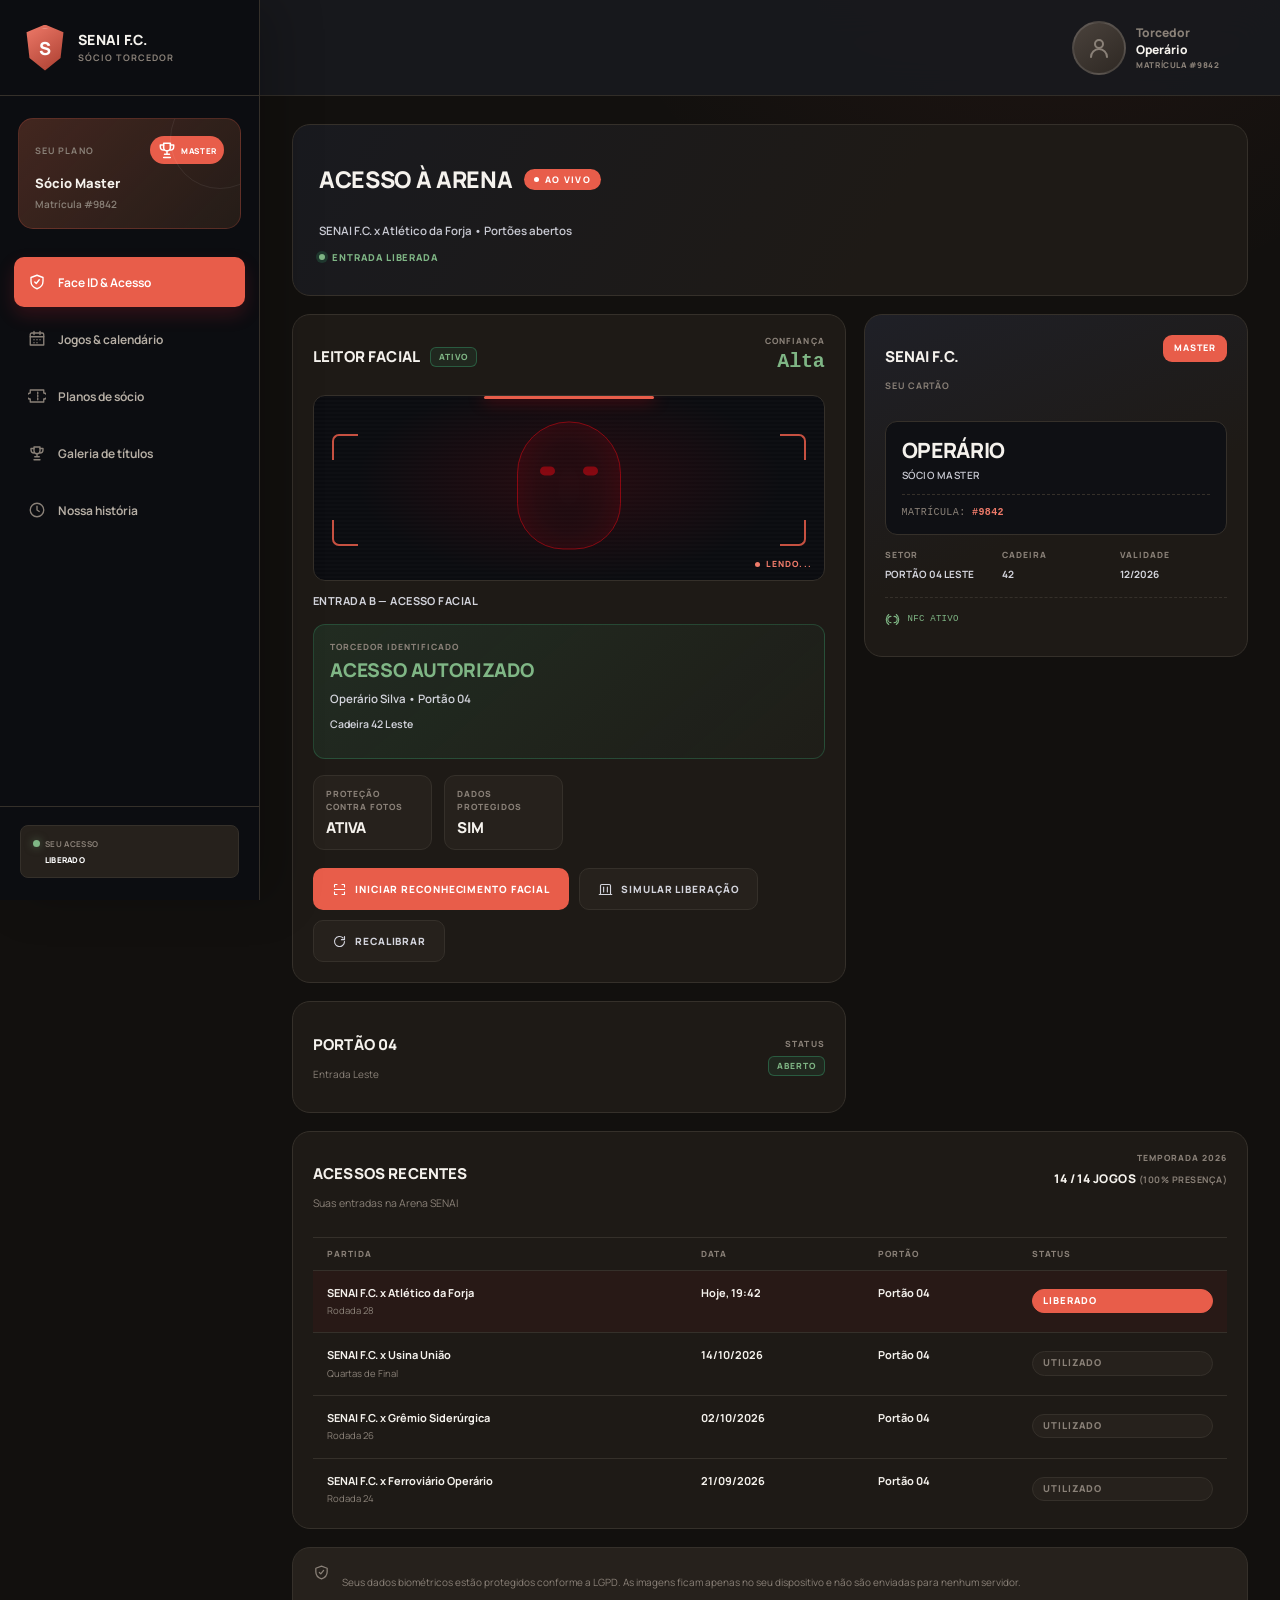
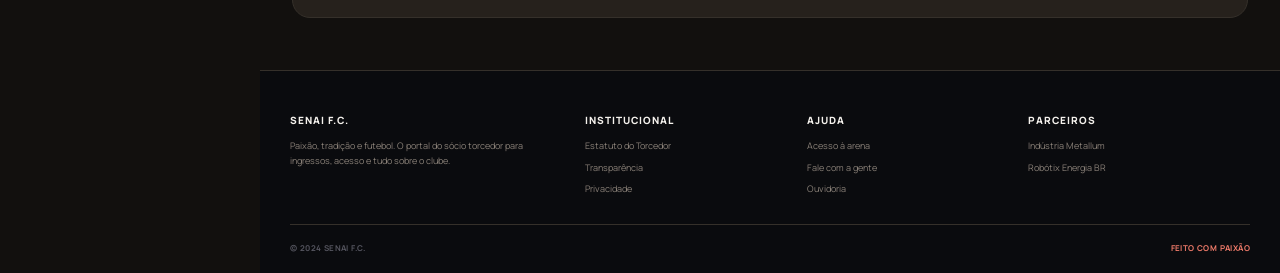
==== commit 46ef6171: "wip: pagina de perfil (HTML + JS + CSS) e limpeza de referencias do Figma" ====
--- a/face-id-acesso.html
+++ b/face-id-acesso.html
@@ -1,316 +1,618 @@
-<!DOCTYPE html>
-<html lang="pt-BR">
-<head>
-  <meta charset="UTF-8">
-  <meta name="viewport" content="width=device-width, initial-scale=1.0">
-  <meta name="theme-color" content="#0a0a0d">
-  <link rel="icon" type="image/svg+xml" href="assets/images/favicon.svg">
-  <meta name="description" content="Acesso rápido do Sócio Torcedor do SENAI F.C. com Face ID.">
-  <title>Face ID &amp; Acesso — SENAI F.C.</title>
-  <link rel="preconnect" href="https://fonts.googleapis.com">
-  <link rel="preconnect" href="https://fonts.gstatic.com" crossorigin>
-  <link href="https://fonts.googleapis.com/css2?family=Manrope:wght@400;500;600;700;800&display=swap" rel="stylesheet">
-  <link rel="stylesheet" href="assets/css/senai-torcedor-web.css">
-</head>
-<body data-page="face-id">
-  <a class="skip-link" href="#conteudo">Ir para o conteúdo</a>
-
-  <svg class="svg-sprite" xmlns="http://www.w3.org/2000/svg" width="0" height="0" aria-hidden="true">
-    <symbol id="icon-home" viewBox="0 0 24 24"><path d="m3 11 9-8 9 8"/><path d="M5 10v10h14V10"/><path d="M9 20v-6h6v6"/></symbol>
-    <symbol id="icon-ticket" viewBox="0 0 24 24"><path d="M3 8a2 2 0 0 0 0 8v4h18v-4a2 2 0 0 0 0-8V4H3Z"/><path d="M13 7v2M13 11v2M13 15v2"/></symbol>
-    <symbol id="icon-chart" viewBox="0 0 24 24"><path d="M4 20V10M10 20V4M16 20v-7M22 20H2"/></symbol>
-    <symbol id="icon-trophy" viewBox="0 0 24 24"><path d="M8 4h8v5a4 4 0 0 1-8 0V4Z"/><path d="M8 6H4v2a4 4 0 0 0 4 4M16 6h4v2a4 4 0 0 1-4 4M12 13v4M8 21h8M9 17h6"/></symbol>
-    <symbol id="icon-shield" viewBox="0 0 24 24"><path d="M12 3 4 6v5c0 5 3.4 8.5 8 10 4.6-1.5 8-5 8-10V6l-8-3Z"/><path d="m9 12 2 2 4-5"/></symbol>
-    <symbol id="icon-headset" viewBox="0 0 24 24"><path d="M4 14v-2a8 8 0 0 1 16 0v2"/><path d="M4 14a2 2 0 0 1 2-2h1v7H6a2 2 0 0 1-2-2v-3ZM20 14a2 2 0 0 0-2-2h-1v7h1a2 2 0 0 0 2-2v-3ZM17 19c0 2-2 3-5 3"/></symbol>
-    <symbol id="icon-calendar" viewBox="0 0 24 24"><path d="M5 4h14a2 2 0 0 1 2 2v14H3V6a2 2 0 0 1 2-2Z"/><path d="M8 2v4M16 2v4M3 9h18M8 13h.01M12 13h.01M16 13h.01M8 17h.01M12 17h.01"/></symbol>
-    <symbol id="icon-clock" viewBox="0 0 24 24"><circle cx="12" cy="12" r="9"/><path d="M12 7v5l3 2"/></symbol>
-    <symbol id="icon-map" viewBox="0 0 24 24"><path d="M20 10c0 5-8 11-8 11S4 15 4 10a8 8 0 1 1 16 0Z"/><circle cx="12" cy="10" r="2.5"/></symbol>
-    <symbol id="icon-stadium" viewBox="0 0 24 24"><path d="M3 9c3-3 15-3 18 0v7H3V9Z"/><path d="M7 12h10M8 16v3M16 16v3M3 9V6h18v3"/></symbol>
-    <symbol id="icon-menu" viewBox="0 0 24 24"><path d="M4 7h16M4 12h16M4 17h16"/></symbol>
-    <symbol id="icon-close" viewBox="0 0 24 24"><path d="m6 6 12 12M18 6 6 18"/></symbol>
-    
-    <symbol id="icon-user" viewBox="0 0 24 24"><circle cx="12" cy="8" r="4"/><path d="M4 21a8 8 0 0 1 16 0"/></symbol>
-    <symbol id="icon-arrow" viewBox="0 0 24 24"><path d="M5 12h14M14 7l5 5-5 5"/></symbol>
-    <symbol id="icon-check" viewBox="0 0 24 24"><path d="m5 12 4 4L19 6"/></symbol>
-    <symbol id="icon-lock" viewBox="0 0 24 24"><rect x="4" y="10" width="16" height="11" rx="2"/><path d="M8 10V7a4 4 0 0 1 8 0v3M12 14v3"/></symbol>
-    <symbol id="icon-signal" viewBox="0 0 24 24"><path d="M5 20v-4M10 20v-8M15 20v-12M20 20V4"/></symbol>
-    <symbol id="icon-chip" viewBox="0 0 24 24"><rect x="7" y="7" width="10" height="10" rx="1"/><path d="M10 3v4M14 3v4M10 17v4M14 17v4M3 10h4M3 14h4M17 10h4M17 14h4"/></symbol>
-    <symbol id="icon-scan" viewBox="0 0 24 24"><path d="M4 8V5a1 1 0 0 1 1-1h3M20 8V5a1 1 0 0 0-1-1h-3M4 16v3a1 1 0 0 0 1 1h3M20 16v3a1 1 0 0 1-1 1h-3M4 12h16"/></symbol>
-    <symbol id="icon-bolt" viewBox="0 0 24 24"><path d="M13 2 4 14h6l-1 8 9-12h-6l1-8Z"/></symbol>
-    <symbol id="icon-nfc" viewBox="0 0 24 24"><path d="M6 20a10 10 0 0 1 0-16"/><path d="M18 4a10 10 0 0 1 0 16"/><path d="M9.5 17a5 5 0 0 1 0-10"/><path d="M14.5 7a5 5 0 0 1 0 10"/></symbol>
-    <symbol id="icon-share" viewBox="0 0 24 24"><circle cx="18" cy="5" r="2.5"/><circle cx="6" cy="12" r="2.5"/><circle cx="18" cy="19" r="2.5"/><path d="M8.2 10.8 15.8 6.2M8.2 13.2l7.6 4.6"/></symbol>
-    <symbol id="icon-wallet" viewBox="0 0 24 24"><path d="M3 7a2 2 0 0 1 2-2h12a2 2 0 0 1 2 2"/><rect x="3" y="7" width="18" height="12" rx="2"/><path d="M16 13h2"/></symbol>
-    <symbol id="icon-refresh" viewBox="0 0 24 24"><path d="M20 12a8 8 0 1 1-2.3-5.6"/><path d="M20 4v5h-5"/></symbol>
-    <symbol id="icon-gate" viewBox="0 0 24 24"><path d="M4 20V6a2 2 0 0 1 2-2h12a2 2 0 0 1 2 2v14"/><path d="M2 20h20"/><path d="M9 8v8M15 8v8"/></symbol>
-  </svg>
-
-  <aside class="sidebar" id="sidebar" aria-label="Navegação principal">
-    <div class="sidebar-header">
-      <a class="brand" href="senai-torcedor-web.html" aria-label="SENAI F.C. — página principal">
-        <span class="brand-mark" aria-hidden="true">S</span>
-        <span class="brand-copy"><strong>SENAI F.C.</strong><span>Sócio torcedor</span></span>
-      </a>
-      <button class="icon-button sidebar-close" id="sidebar-close" type="button" aria-label="Fechar menu"><svg class="icon" aria-hidden="true"><use href="#icon-close"></use></svg></button>
-    </div>
-    <div class="membership-card" aria-label="Plano Sócio Master">
-      <div class="membership-topline"><span>Seu plano</span><span class="vip-badge"><svg class="icon" aria-hidden="true"><use href="#icon-trophy"></use></svg>Master</span></div>
-      <div class="membership-title" data-user-plan>Sócio Master</div>
-      <div class="membership-number" data-user-matricula>Matrícula #9842</div>
-    </div>
-    <nav class="sidebar-nav" aria-label="Páginas do portal">
-      <a class="nav-link active" href="face-id-acesso.html" data-page-link="face-id" aria-current="page"><svg class="icon" aria-hidden="true"><use href="#icon-shield"></use></svg><span>Face ID &amp; Acesso</span></a>
-      <a class="nav-link" href="senai-torcedor-web.html" data-page-link="jogos"><svg class="icon" aria-hidden="true"><use href="#icon-calendar"></use></svg><span>Jogos &amp; calendário</span></a>
-      <a class="nav-link" href="planos-de-socio.html" data-page-link="planos"><svg class="icon" aria-hidden="true"><use href="#icon-ticket"></use></svg><span>Planos de sócio</span></a>
-      <a class="nav-link" href="galeria-de-titulos.html" data-page-link="galeria"><svg class="icon" aria-hidden="true"><use href="#icon-trophy"></use></svg><span>Galeria de títulos</span></a>
-      <a class="nav-link" href="nossa-historia.html" data-page-link="historia"><svg class="icon" aria-hidden="true"><use href="#icon-clock"></use></svg><span>Nossa história</span></a>
-    </nav>
-    <div class="sidebar-footer"><div class="connection-status"><span>Seu acesso</span><strong>Liberado</strong></div></div>
-  </aside>
-  <button class="sidebar-overlay" id="sidebar-overlay" type="button" aria-label="Fechar menu"></button>
-
-  <div class="main-shell">
-    <header class="topbar">
-      <div class="topbar-inner">
-        <button class="icon-button menu-button" id="menu-button" type="button" aria-label="Abrir menu" aria-controls="sidebar" aria-expanded="false"><svg class="icon" aria-hidden="true"><use href="#icon-menu"></use></svg></button>
-        <nav class="topbar-nav" aria-label="Navegação principal">
-        <a class="topbar-link" href="face-id-acesso.html" data-page-link="face-id">Face ID &amp; Acesso</a>
-        <a class="topbar-link" href="senai-torcedor-web.html" data-page-link="jogos">Jogos &amp; Calendário</a>
-        <a class="topbar-link" href="planos-de-socio.html" data-page-link="planos">Planos de Sócio</a>
-        <a class="topbar-link" href="galeria-de-titulos.html" data-page-link="galeria">Galeria de Títulos</a>
-        <a class="topbar-link" href="nossa-historia.html" data-page-link="historia">Nossa História</a>
-      </nav>
-        <div class="topbar-actions">
-          <button class="profile-button" type="button" data-message="Perfil do Sócio Master #9842 ativo." aria-label="Abrir perfil do torcedor"><span class="avatar avatar-photo" aria-hidden="true"></span><span class="profile-copy"><span>Torcedor</span><strong data-user-name>Operário</strong><small data-user-matricula>Matrícula #9842</small></span></button>
-        </div>
-      </div>
-    </header>
-
-    <main class="page-container" id="conteudo">
-      <div class="fid-page">
-
-        <section class="fid-arena" aria-labelledby="arena-title">
-          <div class="fid-arena-main">
-            <div class="fid-arena-title">
-              <h1 id="arena-title">Acesso à Arena</h1>
-              <span class="fid-live"><i aria-hidden="true"></i>ao vivo</span>
-            </div>
-            <p class="fid-arena-sub">SENAI F.C. x Atlético da Forja &bull; Portões abertos</p>
-            <p class="fid-arena-status"><span class="fid-pulse" aria-hidden="true"></span>Entrada liberada</p>
-          </div>
-        </section>
-
-        <div class="fid-grid">
-          <div class="fid-col fid-col-main">
-
-            <section class="fid-card fid-scanner" aria-labelledby="scanner-title">
-              <header class="fid-card-head">
-                <div class="fid-scanner-id">
-                  <div class="fid-row">
-                    <h2 id="scanner-title">Leitor facial</h2>
-                    <span class="fid-tag ok">ativo</span>
-                  </div>
-                </div>
-                <div class="fid-match">
-                  <span class="fid-label">Confiança</span>
-                  <strong>Alta</strong>
-                </div>
-              </header>
-
-              <div class="fid-viewport" id="fid-viewport" role="img" aria-label="Leitura biométrica facial em andamento, entrada B">
-                <img class="fid-shot" id="fid-shot" alt="" hidden>
-                <div class="fid-corner tl" aria-hidden="true"></div>
-                <div class="fid-corner tr" aria-hidden="true"></div>
-                <div class="fid-corner bl" aria-hidden="true"></div>
-                <div class="fid-corner br" aria-hidden="true"></div>
-                <div class="fid-face" id="fid-face-box" aria-hidden="true"></div>
-                <div class="fid-scanline" aria-hidden="true"></div>
-                <div class="fid-rec"><i aria-hidden="true"></i>Lendo...</div>
-              </div>
-
-              <p class="fid-entry">Entrada B — acesso facial</p>
-
-              <div class="fid-verdict">
-                <span class="fid-label">Torcedor identificado</span>
-                <strong>Acesso autorizado</strong>
-                <p><span data-user-full-name>Operário Silva</span> &bull; Portão 04</p>
-                <p class="fid-muted">Cadeira 42 Leste</p>
-              </div>
-
-              <div class="fid-mini">
-                <div class="fid-mini-item">
-                  <span class="fid-label">Proteção contra fotos</span>
-                  <strong>Ativa</strong>
-                </div>
-                <div class="fid-mini-item">
-                  <span class="fid-label">Dados protegidos</span>
-                  <strong>Sim</strong>
-                </div>
-              </div>
-
-              <footer class="fid-card-foot">
-                <button class="fid-btn fid-btn-primary" type="button" id="fid-cam-open"><svg class="icon" aria-hidden="true"><use href="#icon-scan"></use></svg>Iniciar reconhecimento facial</button>
-                <button class="fid-btn fid-btn-ghost" type="button" data-message="Liberação simulada. Catraca destravada."><svg class="icon" aria-hidden="true"><use href="#icon-gate"></use></svg>Simular liberação</button>
-                <button class="fid-btn fid-btn-ghost" type="button" data-message="Recalibração biométrica iniciada."><svg class="icon" aria-hidden="true"><use href="#icon-refresh"></use></svg>Recalibrar</button>
-              </footer>
-            </section>
-
-            <section class="fid-card fid-gate" aria-labelledby="gate-title">
-              <div class="fid-gate-id">
-                <h2 id="gate-title">Portão 04</h2>
-                <p class="fid-muted">Entrada Leste</p>
-              </div>
-              <div class="fid-gate-state">
-                <span class="fid-label">Status</span>
-                <span class="fid-tag ok">Aberto</span>
-              </div>
-            </section>
-
-          </div>
-
-          <div class="fid-col fid-col-side">
-
-            <section class="fid-card fid-cred" aria-labelledby="cred-title">
-              <header class="fid-cred-top">
-                <div>
-                  <h2 id="cred-title">SENAI F.C.</h2>
-                  <p>Seu cartão</p>
-                </div>
-                <span class="fid-vip">Master</span>
-              </header>
-              <div class="fid-cred-body">
-                <strong data-user-name>Operário</strong>
-                <span class="fid-cred-cat" data-user-plan>Sócio Master</span>
-                <span class="fid-cred-mat">Matrícula: <b data-user-matricula-id>#9842</b></span>
-              </div>
-              <div class="fid-cred-meta">
-                <div><span class="fid-label">Setor</span><b>Portão 04 Leste</b></div>
-                <div><span class="fid-label">Cadeira</span><b>42</b></div>
-                <div><span class="fid-label">Validade</span><b>12/2026</b></div>
-              </div>
-              <p class="fid-nfc"><svg class="icon" aria-hidden="true"><use href="#icon-nfc"></use></svg>NFC ativo</p>
-            </section>
-
-
-
-          </div>
-        </div>
-
-        <section class="fid-card fid-log" aria-labelledby="log-title">
-          <header class="fid-log-head">
-            <div>
-              <h2 id="log-title">Acessos recentes</h2>
-              <p class="fid-muted">Suas entradas na Arena SENAI</p>
-            </div>
-            <div class="fid-log-stats">
-              <span class="fid-label">Temporada 2026</span>
-              <strong>14 / 14 jogos <em>(100% presença)</em></strong>
-            </div>
-          </header>
-          <div class="table-wrap">
-            <table class="fid-table">
-              <caption class="sr-only">Histórico de acessos</caption>
-              <thead>
-                <tr>
-                  <th scope="col">Partida</th>
-                  <th scope="col">Data</th>
-                  <th scope="col">Portão</th>
-                  <th scope="col">Status</th>
-                </tr>
-              </thead>
-              <tbody>
-                <tr class="is-live">
-                  <td><strong>SENAI F.C. x Atlético da Forja</strong><span>Rodada 28</span></td>
-                  <td><strong>Hoje, 19:42</strong></td>
-                  <td><strong>Portão 04</strong></td>
-                  <td><span class="fid-badge live">Liberado</span></td>
-                </tr>
-                <tr>
-                  <td><strong>SENAI F.C. x Usina União</strong><span>Quartas de Final</span></td>
-                  <td><strong>14/10/2026</strong></td>
-                  <td><strong>Portão 04</strong></td>
-                  <td><span class="fid-badge">Utilizado</span></td>
-                </tr>
-                <tr>
-                  <td><strong>SENAI F.C. x Grêmio Siderúrgica</strong><span>Rodada 26</span></td>
-                  <td><strong>02/10/2026</strong></td>
-                  <td><strong>Portão 04</strong></td>
-                  <td><span class="fid-badge">Utilizado</span></td>
-                </tr>
-                <tr>
-                  <td><strong>SENAI F.C. x Ferroviário Operário</strong><span>Rodada 24</span></td>
-                  <td><strong>21/09/2026</strong></td>
-                  <td><strong>Portão 04</strong></td>
-                  <td><span class="fid-badge">Utilizado</span></td>
-                </tr>
-              </tbody>
-            </table>
-          </div>
-        </section>
-
-        <section class="fid-card fid-lgpd">
-          <svg class="icon" aria-hidden="true"><use href="#icon-shield"></use></svg>
-          <p>Seus dados biométricos estão protegidos conforme a LGPD. As imagens ficam apenas no seu dispositivo e não são enviadas para nenhum servidor.</p>
-        </section>
-
-      </div>
-    </main>
-
-    <footer class="site-footer"><div class="footer-inner"><div class="footer-grid"><div class="footer-column"><h3>SENAI F.C.</h3><p>Paixão, tradição e futebol. O portal do sócio torcedor para ingressos, acesso e tudo sobre o clube.</p></div><div class="footer-column"><h3>Institucional</h3><div class="footer-links"><a href="#">Estatuto do Torcedor</a><a href="#">Transparência</a><a href="#">Privacidade</a></div></div><div class="footer-column"><h3>Ajuda</h3><div class="footer-links"><a href="face-id-acesso.html">Acesso à arena</a><a href="#">Fale com a gente</a><a href="#">Ouvidoria</a></div></div><div class="footer-column"><h3>Parceiros</h3><div class="footer-links"><a href="#">Indústria Metallum</a><a href="#">Robótix Energia BR</a></div></div></div><div class="footer-bottom"><span>© 2024 SENAI F.C.</span><span class="footer-highlight">Feito com paixão</span></div></div></footer>
-  </div>
-
-  <dialog class="fid-cam" id="fid-cam" aria-labelledby="fid-cam-title">
-    <div class="fid-cam-head">
-      <div>
-        <h2 id="fid-cam-title">Reconhecimento facial</h2>
-        <p id="fid-cam-sub">Apresente seu rosto no quadro. A leitura acontece no seu dispositivo.</p>
-      </div>
-      <button class="icon-button" type="button" data-fid-cam-close aria-label="Fechar câmera"><svg class="icon" aria-hidden="true"><use href="#icon-close"></use></svg></button>
-    </div>
-
-    <div class="fid-cam-stage" id="fid-cam-stage">
-      <video class="fid-cam-video" id="fid-cam-video" playsinline muted autoplay></video>
-      <canvas class="fid-cam-canvas" id="fid-cam-canvas" aria-hidden="true"></canvas>
-      <div class="fid-cam-frame" id="fid-cam-frame" aria-hidden="true">
-        <span class="fid-cam-corner tl"></span>
-        <span class="fid-cam-corner tr"></span>
-        <span class="fid-cam-corner bl"></span>
-        <span class="fid-cam-corner br"></span>
-        <span class="fid-cam-line"></span>
-      </div>
-      <div class="fid-cam-empty" id="fid-cam-empty" hidden>
-        <svg class="icon" aria-hidden="true"><use href="#icon-scan"></use></svg>
-        <p id="fid-cam-empty-text">Solicitando acesso à câmera…</p>
-      </div>
-      <p class="fid-cam-hud" id="fid-cam-hud" hidden><i aria-hidden="true"></i><span id="fid-cam-hud-text">procurando rosto</span></p>
-    </div>
-
-    <div class="fid-cam-metrics" id="fid-cam-metrics" hidden>
-      <div class="fid-cam-chip" data-fid-metric="lum"><span>Brilho</span><em id="fid-m-lum">—</em></div>
-      <div class="fid-cam-chip" data-fid-metric="sharp"><span>Nitidez</span><em id="fid-m-sharp">—</em></div>
-      <div class="fid-cam-chip" data-fid-metric="stable"><span>Imobilidade</span><em id="fid-m-stable">—</em></div>
-      <div class="fid-cam-chip" data-fid-metric="frame"><span>Enquadramento</span><em id="fid-m-frame">—</em></div>
-    </div>
-
-    <div class="fid-cam-meter" aria-hidden="true">
-      <span class="fid-cam-meter-label">Qualidade da leitura</span>
-      <div class="fid-cam-meter-bar"><span id="fid-cam-meter-fill"></span></div>
-      <strong class="fid-mono" id="fid-cam-meter-value">0.0%</strong>
-    </div>
-
-    <p class="fid-cam-status" id="fid-cam-status" role="status" aria-live="polite">Aguardando início.</p>
-
-    <div class="fid-cam-actions">
-      <button class="fid-btn fid-btn-ghost" type="button" id="fid-cam-flip" hidden><svg class="icon" aria-hidden="true"><use href="#icon-refresh"></use></svg>Trocar câmera</button>
-      <button class="fid-btn fid-btn-ghost" type="button" id="fid-cam-retry" hidden>Tentar novamente</button>
-      <span class="fid-cam-spacer"></span>
-      <button class="fid-btn fid-btn-ghost" type="button" data-fid-cam-close>Cancelar</button>
-      <button class="fid-btn fid-btn-primary" type="button" id="fid-cam-capture" disabled><svg class="icon" aria-hidden="true"><use href="#icon-scan"></use></svg>Capturar biometria</button>
-    </div>
-
-    <p class="fid-cam-note"><svg class="icon" aria-hidden="true"><use href="#icon-lock"></use></svg>As imagens ficam apenas neste dispositivo e não são enviadas a nenhum servidor.</p>
-  </dialog>
-
-  <div class="toast" id="toast" role="status" aria-live="polite" aria-atomic="true"><svg class="icon" aria-hidden="true"><use href="#icon-check"></use></svg><span id="toast-message"></span></div>
-  <script src="assets/js/senai-torcedor-web.js" defer></script>
-</body>
-</html>
+<!DOCTYPE html>+
+<html lang="pt-BR">+
+<head>+
+  <meta charset="UTF-8">+
+  <meta name="viewport" content="width=device-width, initial-scale=1.0">+
+  <meta name="theme-color" content="#0a0a0d">+
+  <link rel="icon" type="image/svg+xml" href="assets/images/favicon.svg">+
+  <meta name="description" content="Acesso rápido do Sócio Torcedor do SENAI F.C. com Face ID.">+
+  <title>Face ID &amp; Acesso — SENAI F.C.</title>+
+  <link rel="preconnect" href="https://fonts.googleapis.com">+
+  <link rel="preconnect" href="https://fonts.gstatic.com" crossorigin>+
+  <link href="https://fonts.googleapis.com/css2?family=Manrope:wght@400;500;600;700;800&display=swap" rel="stylesheet">+
+  <link rel="stylesheet" href="assets/css/senai-torcedor-web.css">+
+</head>+
+<body data-page="face-id">+
+  <a class="skip-link" href="#conteudo">Ir para o conteúdo</a>+
++
+  <svg class="svg-sprite" xmlns="http://www.w3.org/2000/svg" width="0" height="0" aria-hidden="true">+
+    <symbol id="icon-home" viewBox="0 0 24 24"><path d="m3 11 9-8 9 8"/><path d="M5 10v10h14V10"/><path d="M9 20v-6h6v6"/></symbol>+
+    <symbol id="icon-ticket" viewBox="0 0 24 24"><path d="M3 8a2 2 0 0 0 0 8v4h18v-4a2 2 0 0 0 0-8V4H3Z"/><path d="M13 7v2M13 11v2M13 15v2"/></symbol>+
+    <symbol id="icon-chart" viewBox="0 0 24 24"><path d="M4 20V10M10 20V4M16 20v-7M22 20H2"/></symbol>+
+    <symbol id="icon-trophy" viewBox="0 0 24 24"><path d="M8 4h8v5a4 4 0 0 1-8 0V4Z"/><path d="M8 6H4v2a4 4 0 0 0 4 4M16 6h4v2a4 4 0 0 1-4 4M12 13v4M8 21h8M9 17h6"/></symbol>+
+    <symbol id="icon-shield" viewBox="0 0 24 24"><path d="M12 3 4 6v5c0 5 3.4 8.5 8 10 4.6-1.5 8-5 8-10V6l-8-3Z"/><path d="m9 12 2 2 4-5"/></symbol>+
+    <symbol id="icon-headset" viewBox="0 0 24 24"><path d="M4 14v-2a8 8 0 0 1 16 0v2"/><path d="M4 14a2 2 0 0 1 2-2h1v7H6a2 2 0 0 1-2-2v-3ZM20 14a2 2 0 0 0-2-2h-1v7h1a2 2 0 0 0 2-2v-3ZM17 19c0 2-2 3-5 3"/></symbol>+
+    <symbol id="icon-calendar" viewBox="0 0 24 24"><path d="M5 4h14a2 2 0 0 1 2 2v14H3V6a2 2 0 0 1 2-2Z"/><path d="M8 2v4M16 2v4M3 9h18M8 13h.01M12 13h.01M16 13h.01M8 17h.01M12 17h.01"/></symbol>+
+    <symbol id="icon-clock" viewBox="0 0 24 24"><circle cx="12" cy="12" r="9"/><path d="M12 7v5l3 2"/></symbol>+
+    <symbol id="icon-map" viewBox="0 0 24 24"><path d="M20 10c0 5-8 11-8 11S4 15 4 10a8 8 0 1 1 16 0Z"/><circle cx="12" cy="10" r="2.5"/></symbol>+
+    <symbol id="icon-stadium" viewBox="0 0 24 24"><path d="M3 9c3-3 15-3 18 0v7H3V9Z"/><path d="M7 12h10M8 16v3M16 16v3M3 9V6h18v3"/></symbol>+
+    <symbol id="icon-menu" viewBox="0 0 24 24"><path d="M4 7h16M4 12h16M4 17h16"/></symbol>+
+    <symbol id="icon-close" viewBox="0 0 24 24"><path d="m6 6 12 12M18 6 6 18"/></symbol>+
+    +
+    <symbol id="icon-user" viewBox="0 0 24 24"><circle cx="12" cy="8" r="4"/><path d="M4 21a8 8 0 0 1 16 0"/></symbol>+
+    <symbol id="icon-arrow" viewBox="0 0 24 24"><path d="M5 12h14M14 7l5 5-5 5"/></symbol>+
+    <symbol id="icon-check" viewBox="0 0 24 24"><path d="m5 12 4 4L19 6"/></symbol>+
+    <symbol id="icon-lock" viewBox="0 0 24 24"><rect x="4" y="10" width="16" height="11" rx="2"/><path d="M8 10V7a4 4 0 0 1 8 0v3M12 14v3"/></symbol>+
+    <symbol id="icon-signal" viewBox="0 0 24 24"><path d="M5 20v-4M10 20v-8M15 20v-12M20 20V4"/></symbol>+
+    <symbol id="icon-chip" viewBox="0 0 24 24"><rect x="7" y="7" width="10" height="10" rx="1"/><path d="M10 3v4M14 3v4M10 17v4M14 17v4M3 10h4M3 14h4M17 10h4M17 14h4"/></symbol>+
+    <symbol id="icon-scan" viewBox="0 0 24 24"><path d="M4 8V5a1 1 0 0 1 1-1h3M20 8V5a1 1 0 0 0-1-1h-3M4 16v3a1 1 0 0 0 1 1h3M20 16v3a1 1 0 0 1-1 1h-3M4 12h16"/></symbol>+
+    <symbol id="icon-bolt" viewBox="0 0 24 24"><path d="M13 2 4 14h6l-1 8 9-12h-6l1-8Z"/></symbol>+
+    <symbol id="icon-nfc" viewBox="0 0 24 24"><path d="M6 20a10 10 0 0 1 0-16"/><path d="M18 4a10 10 0 0 1 0 16"/><path d="M9.5 17a5 5 0 0 1 0-10"/><path d="M14.5 7a5 5 0 0 1 0 10"/></symbol>+
+    <symbol id="icon-share" viewBox="0 0 24 24"><circle cx="18" cy="5" r="2.5"/><circle cx="6" cy="12" r="2.5"/><circle cx="18" cy="19" r="2.5"/><path d="M8.2 10.8 15.8 6.2M8.2 13.2l7.6 4.6"/></symbol>+
+    <symbol id="icon-wallet" viewBox="0 0 24 24"><path d="M3 7a2 2 0 0 1 2-2h12a2 2 0 0 1 2 2"/><rect x="3" y="7" width="18" height="12" rx="2"/><path d="M16 13h2"/></symbol>+
+    <symbol id="icon-refresh" viewBox="0 0 24 24"><path d="M20 12a8 8 0 1 1-2.3-5.6"/><path d="M20 4v5h-5"/></symbol>+
+    <symbol id="icon-gate" viewBox="0 0 24 24"><path d="M4 20V6a2 2 0 0 1 2-2h12a2 2 0 0 1 2 2v14"/><path d="M2 20h20"/><path d="M9 8v8M15 8v8"/></symbol>+
+  </svg>+
++
+  <aside class="sidebar" id="sidebar" aria-label="Navegação principal">+
+    <div class="sidebar-header">+
+      <a class="brand" href="senai-torcedor-web.html" aria-label="SENAI F.C. — página principal">+
+        <span class="brand-mark" aria-hidden="true">S</span>+
+        <span class="brand-copy"><strong>SENAI F.C.</strong><span>Sócio torcedor</span></span>+
+      </a>+
+      <button class="icon-button sidebar-close" id="sidebar-close" type="button" aria-label="Fechar menu"><svg class="icon" aria-hidden="true"><use href="#icon-close"></use></svg></button>+
+    </div>+
+    <div class="membership-card" aria-label="Plano Sócio Master">+
+      <div class="membership-topline"><span>Seu plano</span><span class="vip-badge"><svg class="icon" aria-hidden="true"><use href="#icon-trophy"></use></svg>Master</span></div>+
+      <div class="membership-title" data-user-plan>Sócio Master</div>+
+      <div class="membership-number" data-user-matricula>Matrícula #9842</div>+
+    </div>+
+    <nav class="sidebar-nav" aria-label="Páginas do portal">+
+      <a class="nav-link active" href="face-id-acesso.html" data-page-link="face-id" aria-current="page"><svg class="icon" aria-hidden="true"><use href="#icon-shield"></use></svg><span>Face ID &amp; Acesso</span></a>+
+      <a class="nav-link" href="senai-torcedor-web.html" data-page-link="jogos"><svg class="icon" aria-hidden="true"><use href="#icon-calendar"></use></svg><span>Jogos &amp; calendário</span></a>+
+      <a class="nav-link" href="planos-de-socio.html" data-page-link="planos"><svg class="icon" aria-hidden="true"><use href="#icon-ticket"></use></svg><span>Planos de sócio</span></a>+
+      <a class="nav-link" href="galeria-de-titulos.html" data-page-link="galeria"><svg class="icon" aria-hidden="true"><use href="#icon-trophy"></use></svg><span>Galeria de títulos</span></a>+
+      <a class="nav-link" href="nossa-historia.html" data-page-link="historia"><svg class="icon" aria-hidden="true"><use href="#icon-clock"></use></svg><span>Nossa história</span></a>+
+    </nav>+
+    <div class="sidebar-footer"><div class="connection-status"><span>Seu acesso</span><strong>Liberado</strong></div></div>+
+  </aside>+
+  <button class="sidebar-overlay" id="sidebar-overlay" type="button" aria-label="Fechar menu"></button>+
++
+  <div class="main-shell">+
+    <header class="topbar">+
+      <div class="topbar-inner">+
+        <button class="icon-button menu-button" id="menu-button" type="button" aria-label="Abrir menu" aria-controls="sidebar" aria-expanded="false"><svg class="icon" aria-hidden="true"><use href="#icon-menu"></use></svg></button>+
+        <div class="topbar-actions">+
+          <a class="profile-button" href="perfil.html" aria-label="Abrir configurações do perfil"><span class="avatar avatar-photo" aria-hidden="true"></span><span class="profile-copy"><span>Torcedor</span><strong data-user-name>Operário</strong><small data-user-matricula>Matrícula #9842</small></span></a>+
+        </div>+
+      </div>+
+    </header>+
++
+    <main class="page-container" id="conteudo">+
+      <div class="fid-page">+
++
+        <section class="fid-arena" aria-labelledby="arena-title">+
+          <div class="fid-arena-main">+
+            <div class="fid-arena-title">+
+              <h1 id="arena-title">Acesso à Arena</h1>+
+              <span class="fid-live"><i aria-hidden="true"></i>ao vivo</span>+
+            </div>+
+            <p class="fid-arena-sub">SENAI F.C. x Atlético da Forja &bull; Portões abertos</p>+
+            <p class="fid-arena-status"><span class="fid-pulse" aria-hidden="true"></span>Entrada liberada</p>+
+          </div>+
+        </section>+
++
+        <div class="fid-grid">+
+          <div class="fid-col fid-col-main">+
++
+            <section class="fid-card fid-scanner" aria-labelledby="scanner-title">+
+              <header class="fid-card-head">+
+                <div class="fid-scanner-id">+
+                  <div class="fid-row">+
+                    <h2 id="scanner-title">Leitor facial</h2>+
+                    <span class="fid-tag ok">ativo</span>+
+                  </div>+
+                </div>+
+                <div class="fid-match">+
+                  <span class="fid-label">Confiança</span>+
+                  <strong>Alta</strong>+
+                </div>+
+              </header>+
++
+              <div class="fid-viewport" id="fid-viewport" role="img" aria-label="Leitura biométrica facial em andamento, entrada B">+
+                <img class="fid-shot" id="fid-shot" alt="" hidden>+
+                <div class="fid-corner tl" aria-hidden="true"></div>+
+                <div class="fid-corner tr" aria-hidden="true"></div>+
+                <div class="fid-corner bl" aria-hidden="true"></div>+
+                <div class="fid-corner br" aria-hidden="true"></div>+
+                <div class="fid-face" id="fid-face-box" aria-hidden="true"></div>+
+                <div class="fid-scanline" aria-hidden="true"></div>+
+                <div class="fid-rec"><i aria-hidden="true"></i>Lendo...</div>+
+              </div>+
++
+              <p class="fid-entry">Entrada B — acesso facial</p>+
++
+              <div class="fid-verdict">+
+                <span class="fid-label">Torcedor identificado</span>+
+                <strong>Acesso autorizado</strong>+
+                <p><span data-user-full-name>Operário Silva</span> &bull; Portão 04</p>+
+                <p class="fid-muted">Cadeira 42 Leste</p>+
+              </div>+
++
+              <div class="fid-mini">+
+                <div class="fid-mini-item">+
+                  <span class="fid-label">Proteção contra fotos</span>+
+                  <strong>Ativa</strong>+
+                </div>+
+                <div class="fid-mini-item">+
+                  <span class="fid-label">Dados protegidos</span>+
+                  <strong>Sim</strong>+
+                </div>+
+              </div>+
++
+              <footer class="fid-card-foot">+
+                <button class="fid-btn fid-btn-primary" type="button" id="fid-cam-open"><svg class="icon" aria-hidden="true"><use href="#icon-scan"></use></svg>Iniciar reconhecimento facial</button>+
+                <button class="fid-btn fid-btn-ghost" type="button" data-message="Liberação simulada. Catraca destravada."><svg class="icon" aria-hidden="true"><use href="#icon-gate"></use></svg>Simular liberação</button>+
+                <button class="fid-btn fid-btn-ghost" type="button" data-message="Recalibração biométrica iniciada."><svg class="icon" aria-hidden="true"><use href="#icon-refresh"></use></svg>Recalibrar</button>+
+              </footer>+
+            </section>+
++
+            <section class="fid-card fid-gate" aria-labelledby="gate-title">+
+              <div class="fid-gate-id">+
+                <h2 id="gate-title">Portão 04</h2>+
+                <p class="fid-muted">Entrada Leste</p>+
+              </div>+
+              <div class="fid-gate-state">+
+                <span class="fid-label">Status</span>+
+                <span class="fid-tag ok">Aberto</span>+
+              </div>+
+            </section>+
++
+          </div>+
++
+          <div class="fid-col fid-col-side">+
++
+            <section class="fid-card fid-cred" aria-labelledby="cred-title">+
+              <header class="fid-cred-top">+
+                <div>+
+                  <h2 id="cred-title">SENAI F.C.</h2>+
+                  <p>Seu cartão</p>+
+                </div>+
+                <span class="fid-vip">Master</span>+
+              </header>+
+              <div class="fid-cred-body">+
+                <strong data-user-name>Operário</strong>+
+                <span class="fid-cred-cat" data-user-plan>Sócio Master</span>+
+                <span class="fid-cred-mat">Matrícula: <b data-user-matricula-id>#9842</b></span>+
+              </div>+
+              <div class="fid-cred-meta">+
+                <div><span class="fid-label">Setor</span><b>Portão 04 Leste</b></div>+
+                <div><span class="fid-label">Cadeira</span><b>42</b></div>+
+                <div><span class="fid-label">Validade</span><b>12/2026</b></div>+
+              </div>+
+              <p class="fid-nfc"><svg class="icon" aria-hidden="true"><use href="#icon-nfc"></use></svg>NFC ativo</p>+
+            </section>+
++
++
++
+          </div>+
+        </div>+
++
+        <section class="fid-card fid-log" aria-labelledby="log-title">+
+          <header class="fid-log-head">+
+            <div>+
+              <h2 id="log-title">Acessos recentes</h2>+
+              <p class="fid-muted">Suas entradas na Arena SENAI</p>+
+            </div>+
+            <div class="fid-log-stats">+
+              <span class="fid-label">Temporada 2026</span>+
+              <strong>14 / 14 jogos <em>(100% presença)</em></strong>+
+            </div>+
+          </header>+
+          <div class="table-wrap">+
+            <table class="fid-table">+
+              <caption class="sr-only">Histórico de acessos</caption>+
+              <thead>+
+                <tr>+
+                  <th scope="col">Partida</th>+
+                  <th scope="col">Data</th>+
+                  <th scope="col">Portão</th>+
+                  <th scope="col">Status</th>+
+                </tr>+
+              </thead>+
+              <tbody>+
+                <tr class="is-live">+
+                  <td><strong>SENAI F.C. x Atlético da Forja</strong><span>Rodada 28</span></td>+
+                  <td><strong>Hoje, 19:42</strong></td>+
+                  <td><strong>Portão 04</strong></td>+
+                  <td><span class="fid-badge live">Liberado</span></td>+
+                </tr>+
+                <tr>+
+                  <td><strong>SENAI F.C. x Usina União</strong><span>Quartas de Final</span></td>+
+                  <td><strong>14/10/2026</strong></td>+
+                  <td><strong>Portão 04</strong></td>+
+                  <td><span class="fid-badge">Utilizado</span></td>+
+                </tr>+
+                <tr>+
+                  <td><strong>SENAI F.C. x Grêmio Siderúrgica</strong><span>Rodada 26</span></td>+
+                  <td><strong>02/10/2026</strong></td>+
+                  <td><strong>Portão 04</strong></td>+
+                  <td><span class="fid-badge">Utilizado</span></td>+
+                </tr>+
+                <tr>+
+                  <td><strong>SENAI F.C. x Ferroviário Operário</strong><span>Rodada 24</span></td>+
+                  <td><strong>21/09/2026</strong></td>+
+                  <td><strong>Portão 04</strong></td>+
+                  <td><span class="fid-badge">Utilizado</span></td>+
+                </tr>+
+              </tbody>+
+            </table>+
+          </div>+
+        </section>+
++
+        <section class="fid-card fid-lgpd">+
+          <svg class="icon" aria-hidden="true"><use href="#icon-shield"></use></svg>+
+          <p>Seus dados biométricos estão protegidos conforme a LGPD. As imagens ficam apenas no seu dispositivo e não são enviadas para nenhum servidor.</p>+
+        </section>+
++
+      </div>+
+    </main>+
++
+    <footer class="site-footer"><div class="footer-inner"><div class="footer-grid"><div class="footer-column"><h3>SENAI F.C.</h3><p>Paixão, tradição e futebol. O portal do sócio torcedor para ingressos, acesso e tudo sobre o clube.</p></div><div class="footer-column"><h3>Institucional</h3><div class="footer-links"><a href="#">Estatuto do Torcedor</a><a href="#">Transparência</a><a href="#">Privacidade</a></div></div><div class="footer-column"><h3>Ajuda</h3><div class="footer-links"><a href="face-id-acesso.html">Acesso à arena</a><a href="#">Fale com a gente</a><a href="#">Ouvidoria</a></div></div><div class="footer-column"><h3>Parceiros</h3><div class="footer-links"><a href="#">Indústria Metallum</a><a href="#">Robótix Energia BR</a></div></div></div><div class="footer-bottom"><span>© 2024 SENAI F.C.</span><span class="footer-highlight">Feito com paixão</span></div></div></footer>+
+  </div>+
++
+  <dialog class="fid-cam" id="fid-cam" aria-labelledby="fid-cam-title">+
+    <div class="fid-cam-head">+
+      <div>+
+        <h2 id="fid-cam-title">Reconhecimento facial</h2>+
+        <p id="fid-cam-sub">Apresente seu rosto no quadro. A leitura acontece no seu dispositivo.</p>+
+      </div>+
+      <button class="icon-button" type="button" data-fid-cam-close aria-label="Fechar câmera"><svg class="icon" aria-hidden="true"><use href="#icon-close"></use></svg></button>+
+    </div>+
++
+    <div class="fid-cam-stage" id="fid-cam-stage">+
+      <video class="fid-cam-video" id="fid-cam-video" playsinline muted autoplay></video>+
+      <canvas class="fid-cam-canvas" id="fid-cam-canvas" aria-hidden="true"></canvas>+
+      <div class="fid-cam-frame" id="fid-cam-frame" aria-hidden="true">+
+        <span class="fid-cam-corner tl"></span>+
+        <span class="fid-cam-corner tr"></span>+
+        <span class="fid-cam-corner bl"></span>+
+        <span class="fid-cam-corner br"></span>+
+        <span class="fid-cam-line"></span>+
+      </div>+
+      <div class="fid-cam-empty" id="fid-cam-empty" hidden>+
+        <svg class="icon" aria-hidden="true"><use href="#icon-scan"></use></svg>+
+        <p id="fid-cam-empty-text">Solicitando acesso à câmera…</p>+
+      </div>+
+      <p class="fid-cam-hud" id="fid-cam-hud" hidden><i aria-hidden="true"></i><span id="fid-cam-hud-text">procurando rosto</span></p>+
+    </div>+
++
+    <div class="fid-cam-metrics" id="fid-cam-metrics" hidden>+
+      <div class="fid-cam-chip" data-fid-metric="lum"><span>Brilho</span><em id="fid-m-lum">—</em></div>+
+      <div class="fid-cam-chip" data-fid-metric="sharp"><span>Nitidez</span><em id="fid-m-sharp">—</em></div>+
+      <div class="fid-cam-chip" data-fid-metric="stable"><span>Imobilidade</span><em id="fid-m-stable">—</em></div>+
+      <div class="fid-cam-chip" data-fid-metric="frame"><span>Enquadramento</span><em id="fid-m-frame">—</em></div>+
+    </div>+
++
+    <div class="fid-cam-meter" aria-hidden="true">+
+      <span class="fid-cam-meter-label">Qualidade da leitura</span>+
+      <div class="fid-cam-meter-bar"><span id="fid-cam-meter-fill"></span></div>+
+      <strong class="fid-mono" id="fid-cam-meter-value">0.0%</strong>+
+    </div>+
++
+    <p class="fid-cam-status" id="fid-cam-status" role="status" aria-live="polite">Aguardando início.</p>+
++
+    <div class="fid-cam-actions">+
+      <button class="fid-btn fid-btn-ghost" type="button" id="fid-cam-flip" hidden><svg class="icon" aria-hidden="true"><use href="#icon-refresh"></use></svg>Trocar câmera</button>+
+      <button class="fid-btn fid-btn-ghost" type="button" id="fid-cam-retry" hidden>Tentar novamente</button>+
+      <span class="fid-cam-spacer"></span>+
+      <button class="fid-btn fid-btn-ghost" type="button" data-fid-cam-close>Cancelar</button>+
+      <button class="fid-btn fid-btn-primary" type="button" id="fid-cam-capture" disabled><svg class="icon" aria-hidden="true"><use href="#icon-scan"></use></svg>Capturar biometria</button>+
+    </div>+
++
+    <p class="fid-cam-note"><svg class="icon" aria-hidden="true"><use href="#icon-lock"></use></svg>As imagens ficam apenas neste dispositivo e não são enviadas a nenhum servidor.</p>+
+  </dialog>+
++
+  <div class="toast" id="toast" role="status" aria-live="polite" aria-atomic="true"><svg class="icon" aria-hidden="true"><use href="#icon-check"></use></svg><span id="toast-message"></span></div>+
+  <script src="assets/js/senai-torcedor-web.js" defer></script>+
+</body>+
+</html>+
--- a/assets/css/senai-torcedor-web.css
+++ b/assets/css/senai-torcedor-web.css
@@ -3309,43 +3309,6 @@
   padding-inline: 32px;
 }
 
-.topbar-nav {
-  display: flex;
-  height: 100%;
-  align-items: center;
-  gap: 0;
-  overflow-x: auto;
-  scrollbar-width: none;
-}
-
-.topbar-nav::-webkit-scrollbar {
-  display: none;
-}
-
-.topbar-link {
-  display: flex;
-  height: 100%;
-  align-items: center;
-  padding: 0 16px;
-  border-bottom: 2px solid transparent;
-  color: var(--text-3);
-  font-size: 10px;
-  font-weight: 700;
-  letter-spacing: 0.08em;
-  text-transform: uppercase;
-  white-space: nowrap;
-  transition: color 0.18s ease, border-color 0.18s ease;
-}
-
-.topbar-link:hover,
-.topbar-link.active {
-  color: #fff;
-}
-
-.topbar-link.active {
-  border-bottom-color: var(--red-bright);
-}
-
 .topbar-actions {
   gap: 12px;
   margin-left: auto;
@@ -3430,18 +3393,9 @@
   :root {
     --sidebar-width: 260px;
   }
-
-  .topbar-link {
-    padding-inline: 11px;
-    font-size: 9px;
-  }
 }
 
 @media (max-width: 1080px) {
-  .topbar-nav {
-    display: none;
-  }
-
   .topbar-actions {
     margin-left: auto;
   }
@@ -9198,3 +9152,199 @@
   min-height: 46px;
   padding-inline: 22px;
 }
+
+/* ==========================================================================
+   AJUSTES MOBILE DA TELA DE PERFIL
+   Mesmo padrao do bloco "AJUSTES MOBILE" do portal: piso de 12 px,
+   alvos de toque de 44 px e zero overflow de documento.
+   ========================================================================== */
+
+@media (max-width: 760px) {
+  .pf-page {
+    padding-bottom: 132px;
+  }
+
+  .pf-hero {
+    grid-template-columns: minmax(0, 1fr);
+    gap: 18px;
+    padding: 22px 18px;
+    text-align: center;
+  }
+
+  .pf-avatar-wrap {
+    justify-self: center;
+  }
+
+  .pf-hero-copy h1 {
+    font-size: 22px;
+  }
+
+  .pf-hero-sub {
+    margin-bottom: 12px;
+    font-size: 12px;
+  }
+
+  .pf-hero-tags {
+    justify-content: center;
+  }
+
+  .pf-tag {
+    font-size: 12px;
+  }
+
+  .pf-hero-stats {
+    width: 100%;
+  }
+
+  .pf-hero-stats div {
+    min-width: 0;
+    padding: 10px 6px;
+  }
+
+  .pf-hero-stats dt {
+    font-size: 12px;
+    letter-spacing: 0.04em;
+  }
+
+  .pf-hero-stats dd {
+    font-size: 20px;
+  }
+
+  .pf-layout {
+    grid-template-columns: minmax(0, 1fr);
+    gap: 14px;
+    margin-top: 14px;
+  }
+
+  .pf-main,
+  .pf-side {
+    gap: 14px;
+  }
+
+  .pf-card {
+    padding: 18px 16px;
+  }
+
+  .pf-card-head {
+    margin-bottom: 16px;
+  }
+
+  .pf-card-head h2 {
+    font-size: 15px;
+  }
+
+  .pf-card-head p {
+    font-size: 12px;
+  }
+
+  .pf-grid {
+    grid-template-columns: minmax(0, 1fr);
+    gap: 12px;
+  }
+
+  .pf-field label {
+    font-size: 12px;
+  }
+
+  /* 16 px evita o zoom automatico do iOS ao focar o campo */
+  .pf-field input,
+  .pf-field select {
+    min-height: 48px;
+    font-size: 16px;
+  }
+
+  .pf-switch-row {
+    gap: 14px;
+    padding: 14px 0;
+  }
+
+  .pf-switch-copy strong {
+    font-size: 13px;
+  }
+
+  .pf-switch-copy p {
+    font-size: 12px;
+  }
+
+  /* alvo de toque do interruptor */
+  .pf-switch {
+    display: grid;
+    min-width: 52px;
+    min-height: 44px;
+    place-items: center;
+  }
+
+  .pf-strength-text {
+    font-size: 12px;
+  }
+
+  .pf-session-list li {
+    flex-wrap: wrap;
+    padding: 12px;
+  }
+
+  .pf-session-list strong {
+    font-size: 13px;
+  }
+
+  .pf-session-list p {
+    font-size: 12px;
+  }
+
+  .pf-session-end {
+    width: 100%;
+    min-height: 44px;
+    font-size: 12px;
+  }
+
+  .pf-plan-list li,
+  .pf-check-list li {
+    font-size: 13px;
+  }
+
+  .pf-plan-renew,
+  .pf-danger-note {
+    font-size: 12px;
+  }
+
+  .pf-badge {
+    font-size: 11px;
+  }
+
+  .pf-logout {
+    min-height: 44px;
+    font-size: 13px;
+  }
+
+  .pf-avatar-edit {
+    width: 44px;
+    height: 44px;
+  }
+
+  /* barra de acao fixa, sem a reserva da sidebar */
+  .pf-actions {
+    left: 0;
+    flex-direction: column;
+    align-items: stretch;
+    gap: 10px;
+    padding: 12px 16px calc(12px + env(safe-area-inset-bottom));
+  }
+
+  .pf-actions-status {
+    text-align: center;
+    font-size: 12px;
+  }
+
+  .pf-actions-buttons {
+    display: grid;
+    grid-template-columns: repeat(2, minmax(0, 1fr));
+    gap: 10px;
+  }
+
+  .pf-actions-buttons .primary-button,
+  .pf-actions-buttons .ghost-button {
+    min-height: 48px;
+    padding-inline: 12px;
+    font-size: 13px;
+  }
+}
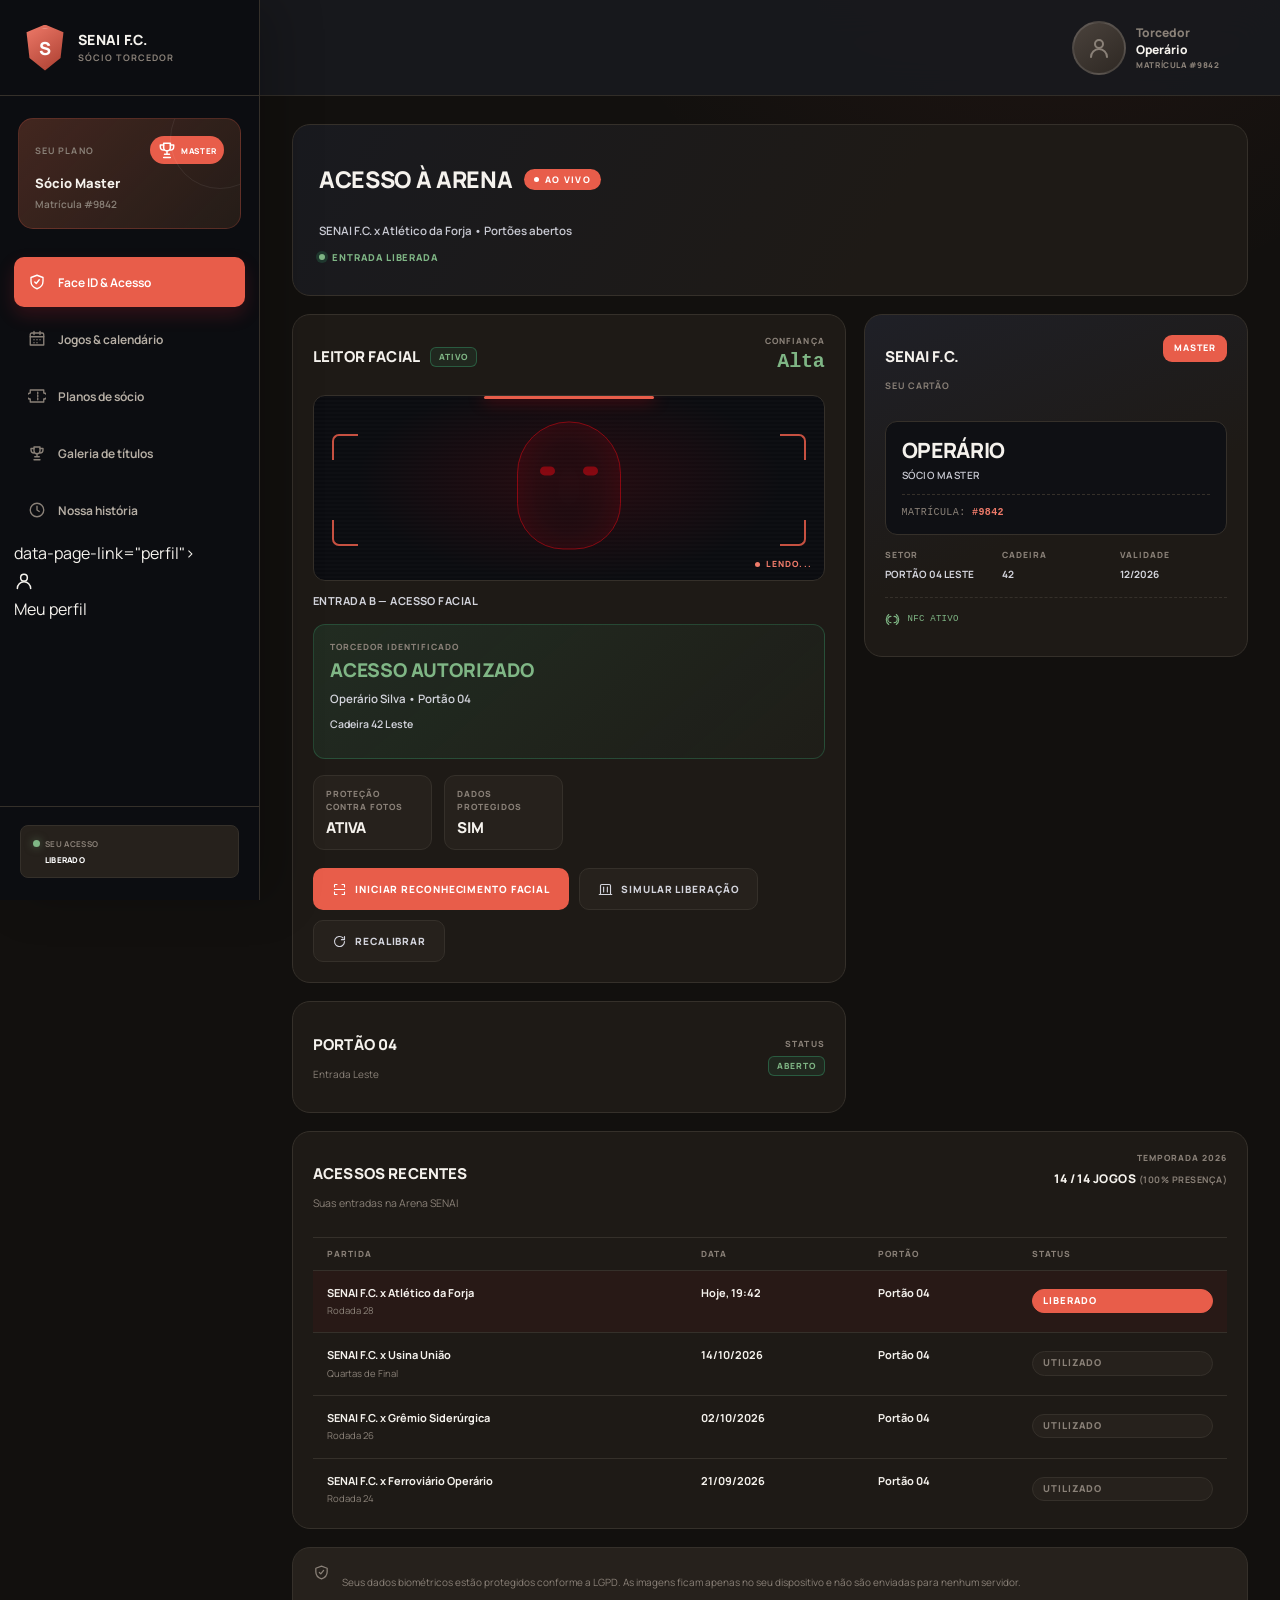
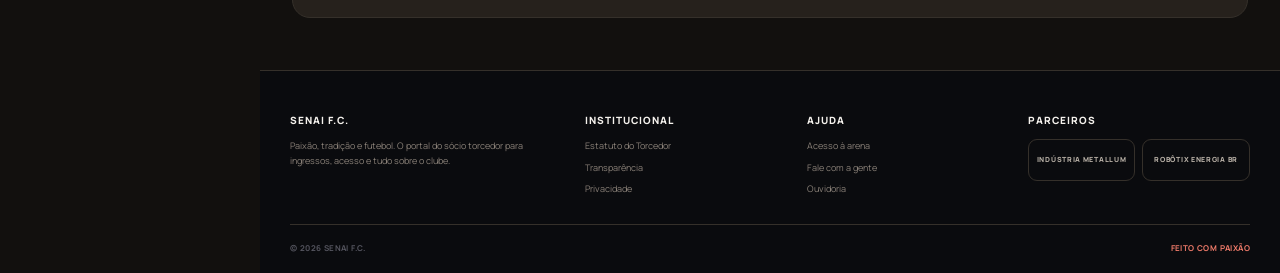
==== commit 2f672de1: "fase 1: temporada como fonte unica de verdade + sprite canonico + rodape sem links mortos + fix de e" ====
--- a/face-id-acesso.html
+++ b/face-id-acesso.html
@@ -26,66 +26,50 @@
 
 </head> 
-<body data-page="face-id">+<body data-page="face-id">
+  <noscript><div class="noscript-banner"><strong>JavaScript desativado.</strong> A agenda da temporada, a contagem regressiva e a área do sócio dependem de JavaScript. Ative-o para usar o portal.</div></noscript> 
   <a class="skip-link" href="#conteudo">Ir para o conteúdo</a> 
  
-  <svg class="svg-sprite" xmlns="http://www.w3.org/2000/svg" width="0" height="0" aria-hidden="true">-
-    <symbol id="icon-home" viewBox="0 0 24 24"><path d="m3 11 9-8 9 8"/><path d="M5 10v10h14V10"/><path d="M9 20v-6h6v6"/></symbol>-
-    <symbol id="icon-ticket" viewBox="0 0 24 24"><path d="M3 8a2 2 0 0 0 0 8v4h18v-4a2 2 0 0 0 0-8V4H3Z"/><path d="M13 7v2M13 11v2M13 15v2"/></symbol>-
-    <symbol id="icon-chart" viewBox="0 0 24 24"><path d="M4 20V10M10 20V4M16 20v-7M22 20H2"/></symbol>-
-    <symbol id="icon-trophy" viewBox="0 0 24 24"><path d="M8 4h8v5a4 4 0 0 1-8 0V4Z"/><path d="M8 6H4v2a4 4 0 0 0 4 4M16 6h4v2a4 4 0 0 1-4 4M12 13v4M8 21h8M9 17h6"/></symbol>-
-    <symbol id="icon-shield" viewBox="0 0 24 24"><path d="M12 3 4 6v5c0 5 3.4 8.5 8 10 4.6-1.5 8-5 8-10V6l-8-3Z"/><path d="m9 12 2 2 4-5"/></symbol>-
-    <symbol id="icon-headset" viewBox="0 0 24 24"><path d="M4 14v-2a8 8 0 0 1 16 0v2"/><path d="M4 14a2 2 0 0 1 2-2h1v7H6a2 2 0 0 1-2-2v-3ZM20 14a2 2 0 0 0-2-2h-1v7h1a2 2 0 0 0 2-2v-3ZM17 19c0 2-2 3-5 3"/></symbol>-
-    <symbol id="icon-calendar" viewBox="0 0 24 24"><path d="M5 4h14a2 2 0 0 1 2 2v14H3V6a2 2 0 0 1 2-2Z"/><path d="M8 2v4M16 2v4M3 9h18M8 13h.01M12 13h.01M16 13h.01M8 17h.01M12 17h.01"/></symbol>-
-    <symbol id="icon-clock" viewBox="0 0 24 24"><circle cx="12" cy="12" r="9"/><path d="M12 7v5l3 2"/></symbol>-
-    <symbol id="icon-map" viewBox="0 0 24 24"><path d="M20 10c0 5-8 11-8 11S4 15 4 10a8 8 0 1 1 16 0Z"/><circle cx="12" cy="10" r="2.5"/></symbol>-
-    <symbol id="icon-stadium" viewBox="0 0 24 24"><path d="M3 9c3-3 15-3 18 0v7H3V9Z"/><path d="M7 12h10M8 16v3M16 16v3M3 9V6h18v3"/></symbol>-
-    <symbol id="icon-menu" viewBox="0 0 24 24"><path d="M4 7h16M4 12h16M4 17h16"/></symbol>-
-    <symbol id="icon-close" viewBox="0 0 24 24"><path d="m6 6 12 12M18 6 6 18"/></symbol>-
-    -
-    <symbol id="icon-user" viewBox="0 0 24 24"><circle cx="12" cy="8" r="4"/><path d="M4 21a8 8 0 0 1 16 0"/></symbol>-
-    <symbol id="icon-arrow" viewBox="0 0 24 24"><path d="M5 12h14M14 7l5 5-5 5"/></symbol>-
-    <symbol id="icon-check" viewBox="0 0 24 24"><path d="m5 12 4 4L19 6"/></symbol>-
-    <symbol id="icon-lock" viewBox="0 0 24 24"><rect x="4" y="10" width="16" height="11" rx="2"/><path d="M8 10V7a4 4 0 0 1 8 0v3M12 14v3"/></symbol>-
-    <symbol id="icon-signal" viewBox="0 0 24 24"><path d="M5 20v-4M10 20v-8M15 20v-12M20 20V4"/></symbol>-
-    <symbol id="icon-chip" viewBox="0 0 24 24"><rect x="7" y="7" width="10" height="10" rx="1"/><path d="M10 3v4M14 3v4M10 17v4M14 17v4M3 10h4M3 14h4M17 10h4M17 14h4"/></symbol>-
-    <symbol id="icon-scan" viewBox="0 0 24 24"><path d="M4 8V5a1 1 0 0 1 1-1h3M20 8V5a1 1 0 0 0-1-1h-3M4 16v3a1 1 0 0 0 1 1h3M20 16v3a1 1 0 0 1-1 1h-3M4 12h16"/></symbol>-
-    <symbol id="icon-bolt" viewBox="0 0 24 24"><path d="M13 2 4 14h6l-1 8 9-12h-6l1-8Z"/></symbol>-
-    <symbol id="icon-nfc" viewBox="0 0 24 24"><path d="M6 20a10 10 0 0 1 0-16"/><path d="M18 4a10 10 0 0 1 0 16"/><path d="M9.5 17a5 5 0 0 1 0-10"/><path d="M14.5 7a5 5 0 0 1 0 10"/></symbol>-
-    <symbol id="icon-share" viewBox="0 0 24 24"><circle cx="18" cy="5" r="2.5"/><circle cx="6" cy="12" r="2.5"/><circle cx="18" cy="19" r="2.5"/><path d="M8.2 10.8 15.8 6.2M8.2 13.2l7.6 4.6"/></symbol>-
-    <symbol id="icon-wallet" viewBox="0 0 24 24"><path d="M3 7a2 2 0 0 1 2-2h12a2 2 0 0 1 2 2"/><rect x="3" y="7" width="18" height="12" rx="2"/><path d="M16 13h2"/></symbol>-
-    <symbol id="icon-refresh" viewBox="0 0 24 24"><path d="M20 12a8 8 0 1 1-2.3-5.6"/><path d="M20 4v5h-5"/></symbol>-
-    <symbol id="icon-gate" viewBox="0 0 24 24"><path d="M4 20V6a2 2 0 0 1 2-2h12a2 2 0 0 1 2 2v14"/><path d="M2 20h20"/><path d="M9 8v8M15 8v8"/></symbol>-
+      <svg class="svg-sprite" xmlns="http://www.w3.org/2000/svg" width="0" height="0" aria-hidden="true">
+    <symbol id="icon-arrow" viewBox="0 0 24 24"><path d="M5 12h14M14 7l5 5-5 5"/></symbol>
+    <symbol id="icon-arrow-left" viewBox="0 0 24 24"><path d="M19 12H5M10 7l-5 5 5 5"/></symbol>
+    <symbol id="icon-bell" viewBox="0 0 24 24"><path d="M6 9a6 6 0 1 1 12 0c0 4 1.5 5.5 2 6H4c.5-.5 2-2 2-6Z"/><path d="M10 19a2 2 0 0 0 4 0"/></symbol>
+    <symbol id="icon-bolt" viewBox="0 0 24 24"><path d="M13 2 4 14h6l-1 8 9-12h-6l1-8Z"/></symbol>
+    <symbol id="icon-calendar" viewBox="0 0 24 24"><path d="M5 4h14a2 2 0 0 1 2 2v14H3V6a2 2 0 0 1 2-2Z"/><path d="M8 2v4M16 2v4M3 9h18M8 13h.01M12 13h.01M16 13h.01M8 17h.01M12 17h.01"/></symbol>
+    <symbol id="icon-camera" viewBox="0 0 24 24"><path d="M4 8h3l1.5-2h7L17 8h3a1 1 0 0 1 1 1v9a1 1 0 0 1-1 1H4a1 1 0 0 1-1-1V9a1 1 0 0 1 1-1Z"/><circle cx="12" cy="13" r="3.5"/></symbol>
+    <symbol id="icon-card" viewBox="0 0 24 24"><rect x="3" y="5" width="18" height="14" rx="2"/><path d="M3 10h18M7 15h4"/></symbol>
+    <symbol id="icon-chart" viewBox="0 0 24 24"><path d="M4 20V10M10 20V4M16 20v-7M22 20H2"/></symbol>
+    <symbol id="icon-check" viewBox="0 0 24 24"><path d="m5 12 4 4L19 6"/></symbol>
+    <symbol id="icon-chip" viewBox="0 0 24 24"><rect x="7" y="7" width="10" height="10" rx="1"/><path d="M10 3v4M14 3v4M10 17v4M14 17v4M3 10h4M3 14h4M17 10h4M17 14h4"/></symbol>
+    <symbol id="icon-clock" viewBox="0 0 24 24"><circle cx="12" cy="12" r="9"/><path d="M12 7v5l3 2"/></symbol>
+    <symbol id="icon-close" viewBox="0 0 24 24"><path d="m6 6 12 12M18 6 6 18"/></symbol>
+    <symbol id="icon-eye" viewBox="0 0 24 24"><path d="M2 12s3.6-6.5 10-6.5S22 12 22 12s-3.6 6.5-10 6.5S2 12 2 12Z"/><circle cx="12" cy="12" r="3"/></symbol>
+    <symbol id="icon-eye-off" viewBox="0 0 24 24"><path d="M3 3l18 18"/><path d="M10.6 6.2A9.8 9.8 0 0 1 12 6c6.4 0 10 6 10 6a17.6 17.6 0 0 1-3.3 3.9M6.4 7.6A17.4 17.4 0 0 0 2 12s3.6 6 10 6a9.7 9.7 0 0 0 4-.9"/><path d="M9.9 9.9a3 3 0 0 0 4.2 4.2"/></symbol>
+    <symbol id="icon-gate" viewBox="0 0 24 24"><path d="M4 20V6a2 2 0 0 1 2-2h12a2 2 0 0 1 2 2v14"/><path d="M2 20h20"/><path d="M9 8v8M15 8v8"/></symbol>
+    <symbol id="icon-headset" viewBox="0 0 24 24"><path d="M4 14v-2a8 8 0 0 1 16 0v2"/><path d="M4 14a2 2 0 0 1 2-2h1v7H6a2 2 0 0 1-2-2v-3ZM20 14a2 2 0 0 0-2-2h-1v7h1a2 2 0 0 0 2-2v-3ZM17 19c0 2-2 3-5 3"/></symbol>
+    <symbol id="icon-home" viewBox="0 0 24 24"><path d="m3 11 9-8 9 8"/><path d="M5 10v10h14V10"/><path d="M9 20v-6h6v6"/></symbol>
+    <symbol id="icon-lock" viewBox="0 0 24 24"><rect x="4" y="10" width="16" height="11" rx="2"/><path d="M8 10V7a4 4 0 0 1 8 0v3M12 14v3"/></symbol>
+    <symbol id="icon-logout" viewBox="0 0 24 24"><path d="M14 4H6a1 1 0 0 0-1 1v14a1 1 0 0 0 1 1h8"/><path d="M17 8l4 4-4 4M21 12H9"/></symbol>
+    <symbol id="icon-mail" viewBox="0 0 24 24"><rect x="3" y="5" width="18" height="14" rx="2"/><path d="m3.5 6.5 8.5 6 8.5-6"/></symbol>
+    <symbol id="icon-map" viewBox="0 0 24 24"><path d="M20 10c0 5-8 11-8 11S4 15 4 10a8 8 0 1 1 16 0Z"/><circle cx="12" cy="10" r="2.5"/></symbol>
+    <symbol id="icon-menu" viewBox="0 0 24 24"><path d="M4 7h16M4 12h16M4 17h16"/></symbol>
+    <symbol id="icon-nfc" viewBox="0 0 24 24"><path d="M6 20a10 10 0 0 1 0-16"/><path d="M18 4a10 10 0 0 1 0 16"/><path d="M9.5 17a5 5 0 0 1 0-10"/><path d="M14.5 7a5 5 0 0 1 0 10"/></symbol>
+    <symbol id="icon-palette" viewBox="0 0 24 24"><path d="M12 3a9 9 0 0 0 0 18c1 0 1.5-.7 1.5-1.5 0-.4-.2-.8-.5-1.1-.3-.3-.4-.7-.4-1.1 0-.8.7-1.3 1.5-1.3H16A5 5 0 0 0 21 11c0-4.4-4-8-9-8Z"/><circle cx="7.5" cy="11" r="1"/><circle cx="10" cy="7" r="1"/><circle cx="15" cy="7.5" r="1"/></symbol>
+    <symbol id="icon-phone" viewBox="0 0 24 24"><path d="M6 3h3l2 5-2.5 1.5a12 12 0 0 0 6 6L16 13l5 2v3a2 2 0 0 1-2 2A16 16 0 0 1 4 5a2 2 0 0 1 2-2Z"/></symbol>
+    <symbol id="icon-refresh" viewBox="0 0 24 24"><path d="M20 12a8 8 0 1 1-2.3-5.6"/><path d="M20 4v5h-5"/></symbol>
+    <symbol id="icon-scan" viewBox="0 0 24 24"><path d="M4 8V5a1 1 0 0 1 1-1h3M20 8V5a1 1 0 0 0-1-1h-3M4 16v3a1 1 0 0 0 1 1h3M20 16v3a1 1 0 0 1-1 1h-3M4 12h16"/></symbol>
+    <symbol id="icon-share" viewBox="0 0 24 24"><circle cx="18" cy="5" r="2.5"/><circle cx="6" cy="12" r="2.5"/><circle cx="18" cy="19" r="2.5"/><path d="M8.2 10.8 15.8 6.2M8.2 13.2l7.6 4.6"/></symbol>
+    <symbol id="icon-shield" viewBox="0 0 24 24"><path d="M12 3 4 6v5c0 5 3.4 8.5 8 10 4.6-1.5 8-5 8-10V6l-8-3Z"/><path d="m9 12 2 2 4-5"/></symbol>
+    <symbol id="icon-signal" viewBox="0 0 24 24"><path d="M5 20v-4M10 20v-8M15 20v-12M20 20V4"/></symbol>
+    <symbol id="icon-stadium" viewBox="0 0 24 24"><path d="M3 9c3-3 15-3 18 0v7H3V9Z"/><path d="M7 12h10M8 16v3M16 16v3M3 9V6h18v3"/></symbol>
+    <symbol id="icon-ticket" viewBox="0 0 24 24"><path d="M3 8a2 2 0 0 0 0 8v4h18v-4a2 2 0 0 0 0-8V4H3Z"/><path d="M13 7v2M13 11v2M13 15v2"/></symbol>
+    <symbol id="icon-trash" viewBox="0 0 24 24"><path d="M4 7h16M9 7V4h6v3M6 7l1 13h10l1-13M10 11v6M14 11v6"/></symbol>
+    <symbol id="icon-trophy" viewBox="0 0 24 24"><path d="M8 4h8v5a4 4 0 0 1-8 0V4Z"/><path d="M8 6H4v2a4 4 0 0 0 4 4M16 6h4v2a4 4 0 0 1-4 4M12 13v4M8 21h8M9 17h6"/></symbol>
+    <symbol id="icon-user" viewBox="0 0 24 24"><circle cx="12" cy="8" r="4"/><path d="M4 21a8 8 0 0 1 16 0"/></symbol>
+    <symbol id="icon-wallet" viewBox="0 0 24 24"><path d="M3 7a2 2 0 0 1 2-2h12a2 2 0 0 1 2 2"/><rect x="3" y="7" width="18" height="12" rx="2"/><path d="M16 13h2"/></symbol>
   </svg> 
 @@ -128,6 +112,8 @@
 
       <a class="nav-link" href="nossa-historia.html" data-page-link="historia"><svg class="icon" aria-hidden="true"><use href="#icon-clock"></use></svg><span>Nossa história</span></a> 
+
+ data-page-link="perfil"><svg class="icon" aria-hidden="true"><use href="#icon-user"></use></svg><span>Meu perfil</span></a>
     </nav> 
     <div class="sidebar-footer"><div class="connection-status"><span>Seu acesso</span><strong>Liberado</strong></div></div>@@ -148,7 +134,7 @@
 
         <div class="topbar-actions"> 
-          <a class="profile-button" href="perfil.html" aria-label="Abrir configurações do perfil"><span class="avatar avatar-photo" aria-hidden="true"></span><span class="profile-copy"><span>Torcedor</span><strong data-user-name>Operário</strong><small data-user-matricula>Matrícula #9842</small></span></a>+          <a class="profile-button" href="perfil.html" data-page-link="perfil" data-page-link="perfil" aria-label="Abrir configurações do perfil"><span class="avatar avatar-photo" aria-hidden="true"></span><span class="profile-copy"><span>Torcedor</span><strong data-user-name>Operário</strong><small data-user-matricula>Matrícula #9842</small></span></a> 
         </div> 
@@ -498,7 +484,7 @@
 
  
-    <footer class="site-footer"><div class="footer-inner"><div class="footer-grid"><div class="footer-column"><h3>SENAI F.C.</h3><p>Paixão, tradição e futebol. O portal do sócio torcedor para ingressos, acesso e tudo sobre o clube.</p></div><div class="footer-column"><h3>Institucional</h3><div class="footer-links"><a href="#">Estatuto do Torcedor</a><a href="#">Transparência</a><a href="#">Privacidade</a></div></div><div class="footer-column"><h3>Ajuda</h3><div class="footer-links"><a href="face-id-acesso.html">Acesso à arena</a><a href="#">Fale com a gente</a><a href="#">Ouvidoria</a></div></div><div class="footer-column"><h3>Parceiros</h3><div class="footer-links"><a href="#">Indústria Metallum</a><a href="#">Robótix Energia BR</a></div></div></div><div class="footer-bottom"><span>© 2024 SENAI F.C.</span><span class="footer-highlight">Feito com paixão</span></div></div></footer>+    <footer class="site-footer"><div class="footer-inner"><div class="footer-grid"><div class="footer-column"><h3>SENAI F.C.</h3><p>Paixão, tradição e futebol. O portal do sócio torcedor para ingressos, acesso e tudo sobre o clube.</p></div><div class="footer-column"><h3>Institucional</h3><div class="footer-links"><button class="footer-link" type="button" data-message="O Estatuto do Torcedor do SENAI F.C. entra no ar na próxima atualização do portal.">Estatuto do Torcedor</button><button class="footer-link" type="button" data-message="O relatório de transparência da temporada é publicado após o encerramento da Copa Indústria.">Transparência</button><a href="perfil.html#pf-privacidade-title">Privacidade</a></div></div><div class="footer-column"><h3>Ajuda</h3><div class="footer-links"><a href="face-id-acesso.html">Acesso à arena</a><a href="mailto:socio@senai-fc.com.br">Fale com a gente</a><a href="mailto:ouvidoria@senai-fc.com.br">Ouvidoria</a></div></div><div class="footer-column"><h3>Parceiros</h3><div class="sponsor-grid"><span class="sponsor">Indústria Metallum</span><span class="sponsor">Robôtix Energia BR</span></div></div></div><div class="footer-bottom"><span>© <span data-current-year>2026</span> SENAI F.C.</span><span class="footer-highlight">Feito com paixão</span></div></div></footer> 
   </div> 
--- a/assets/css/senai-torcedor-web.css
+++ b/assets/css/senai-torcedor-web.css
@@ -1791,6 +1791,68 @@
   text-transform: uppercase;
 }
 
+/* Botões que substituem links no rodapé — mantêm a mesma aparência */
+.footer-column button {
+  width: fit-content;
+  padding: 0;
+  border: 0;
+  background: none;
+  color: var(--text-3);
+  font-size: 9px;
+  line-height: 1.65;
+  text-align: left;
+  cursor: pointer;
+  transition: color 0.18s ease;
+}
+
+.footer-column button:hover {
+  color: var(--text);
+}
+
+.footer-column button:focus-visible {
+  outline: 2px solid var(--red);
+  outline-offset: 3px;
+  border-radius: 4px;
+}
+
+/* Aviso exibido quando o JavaScript está desativado */
+.noscript-banner {
+  padding: 12px 20px;
+  border-bottom: 1px solid var(--line);
+  background: var(--surface-2);
+  color: var(--text-2);
+  font-size: 13px;
+  line-height: 1.5;
+  text-align: center;
+}
+
+.noscript-banner strong {
+  color: var(--text);
+}
+
+/* Resumo textual da temporada dentro de <noscript> */
+.noscript-note {
+  margin: 0;
+  padding: 14px 16px;
+  border: 1px solid var(--line);
+  border-radius: var(--radius-sm);
+  background: var(--bg-elevated);
+  color: var(--text-2);
+  font-size: 12px;
+  line-height: 1.65;
+}
+
+.noscript-note strong {
+  color: var(--text);
+}
+
+.noscript-note code {
+  padding: 1px 5px;
+  border-radius: 5px;
+  background: var(--surface-3);
+  font-size: 11px;
+}
+
 /* Dialog and feedback */
 .ticket-dialog {
   width: min(calc(100% - 32px), 470px);
@@ -7230,7 +7292,8 @@
     gap: 2px;
   }
 
-  .footer-column a {
+  .footer-column a,
+  .footer-column button {
     display: inline-flex;
     min-height: 44px;
     align-items: center;
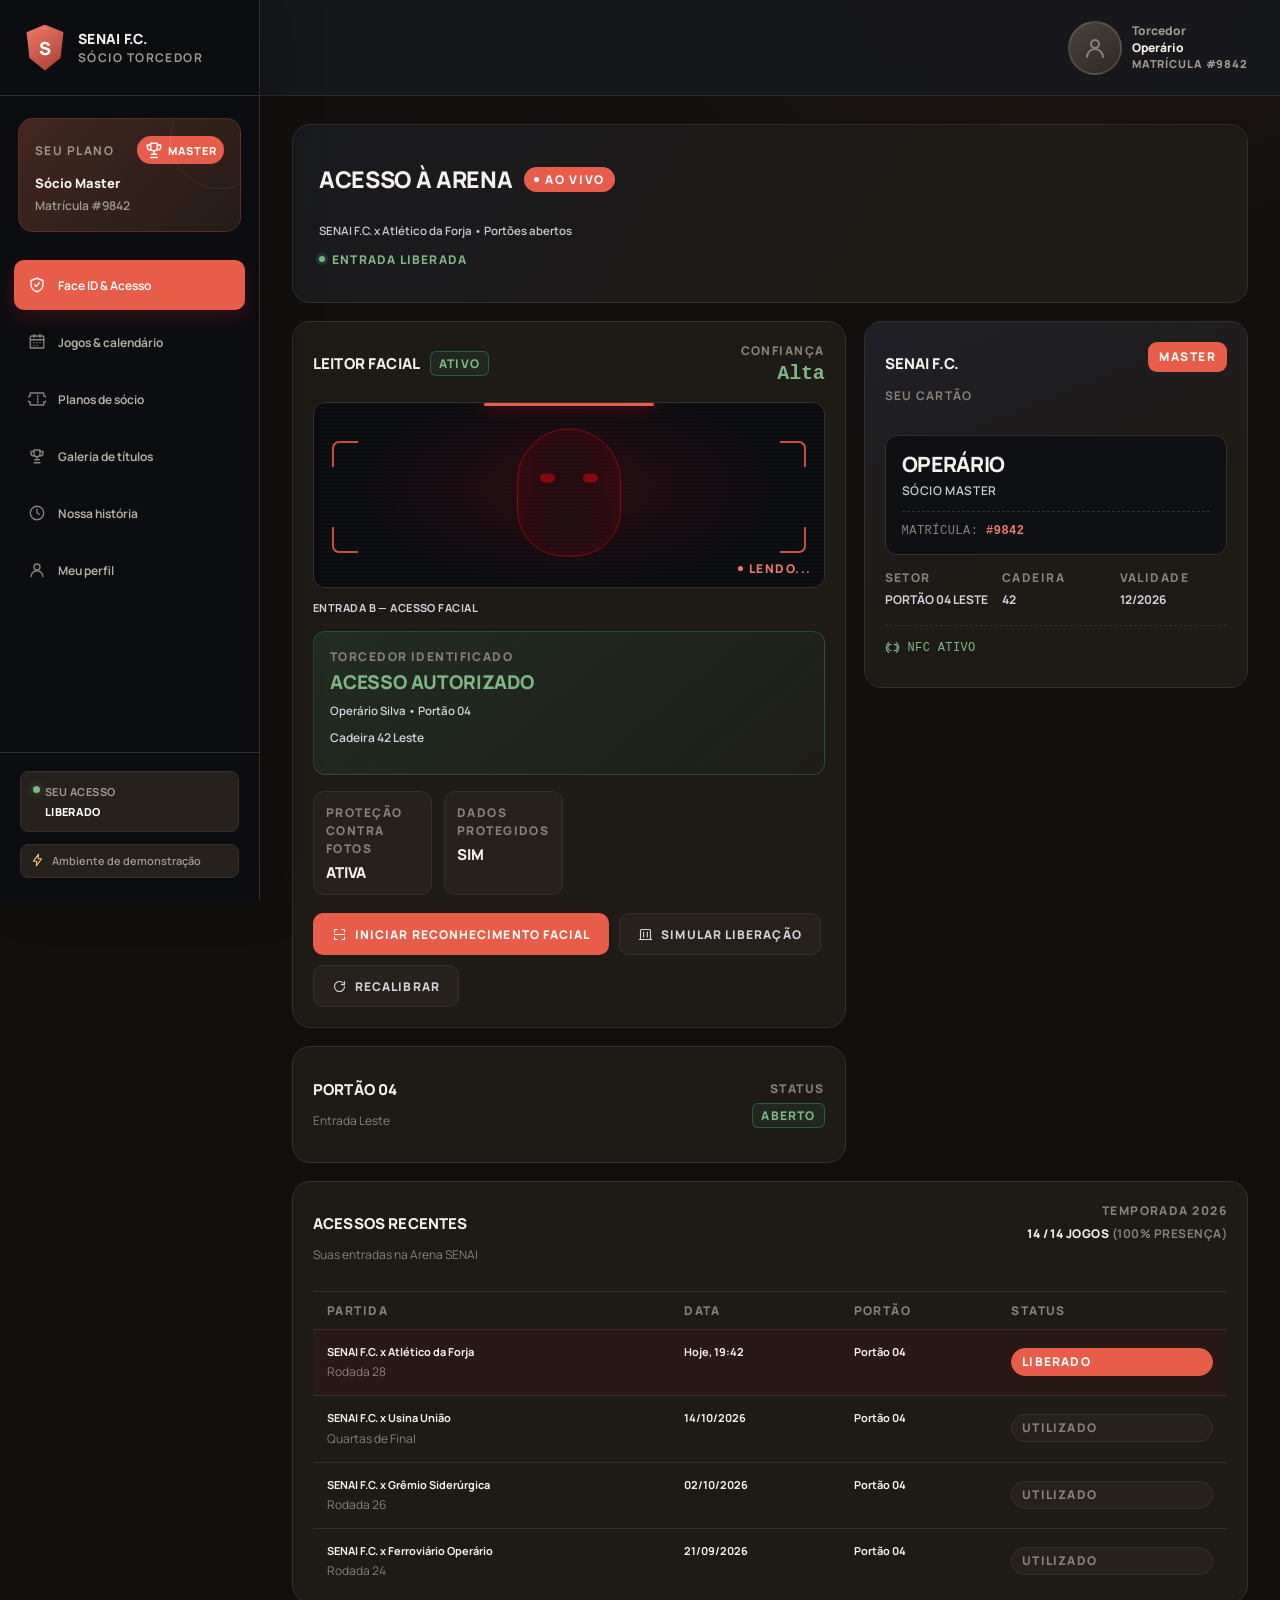
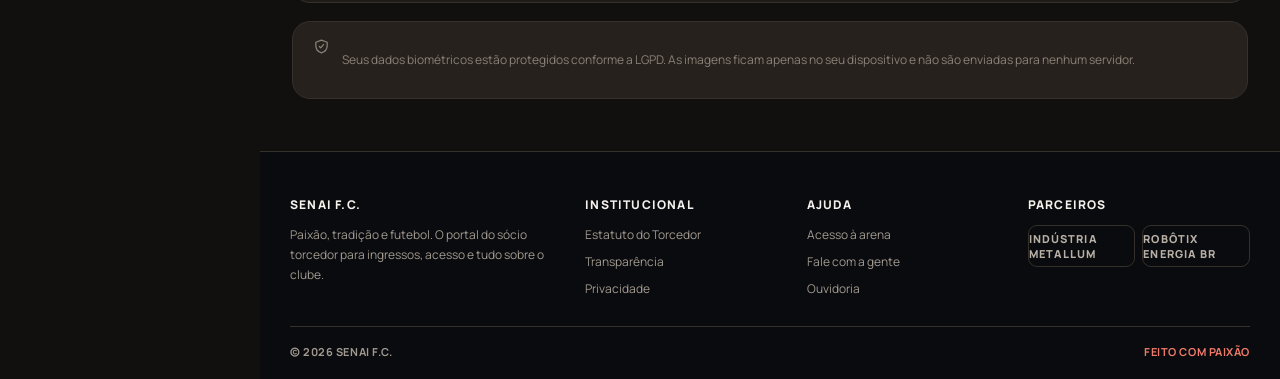
==== commit 2129f39b: "fase 2: acessibilidade, tipografia e correcoes estruturais Contraste - --text-3 de #8a8178 para #a29" ====
--- a/face-id-acesso.html
+++ b/face-id-acesso.html
@@ -1,38 +1,21 @@
-<!DOCTYPE html>-
-<html lang="pt-BR">-
-<head>-
-  <meta charset="UTF-8">-
-  <meta name="viewport" content="width=device-width, initial-scale=1.0">-
-  <meta name="theme-color" content="#0a0a0d">-
-  <link rel="icon" type="image/svg+xml" href="assets/images/favicon.svg">-
-  <meta name="description" content="Acesso rápido do Sócio Torcedor do SENAI F.C. com Face ID.">-
-  <title>Face ID &amp; Acesso — SENAI F.C.</title>-
-  <link rel="preconnect" href="https://fonts.googleapis.com">-
-  <link rel="preconnect" href="https://fonts.gstatic.com" crossorigin>-
-  <link href="https://fonts.googleapis.com/css2?family=Manrope:wght@400;500;600;700;800&display=swap" rel="stylesheet">-
-  <link rel="stylesheet" href="assets/css/senai-torcedor-web.css">-
-</head>-
+<!DOCTYPE html>
+<html lang="pt-BR">
+<head>
+  <meta charset="UTF-8">
+  <meta name="viewport" content="width=device-width, initial-scale=1.0">
+  <meta name="theme-color" content="#0a0a0d">
+  <link rel="icon" type="image/svg+xml" href="assets/images/favicon.svg">
+  <meta name="description" content="Acesso rápido do Sócio Torcedor do SENAI F.C. com Face ID.">
+  <title>Face ID &amp; Acesso — SENAI F.C.</title>
+  <link rel="preconnect" href="https://fonts.googleapis.com">
+  <link rel="preconnect" href="https://fonts.gstatic.com" crossorigin>
+  <link href="https://fonts.googleapis.com/css2?family=Manrope:wght@400;500;600;700;800&display=swap" rel="stylesheet">
+  <link rel="stylesheet" href="assets/css/senai-torcedor-web.css">
+</head>
 <body data-page="face-id">
-  <noscript><div class="noscript-banner"><strong>JavaScript desativado.</strong> A agenda da temporada, a contagem regressiva e a área do sócio dependem de JavaScript. Ative-o para usar o portal.</div></noscript>-
-  <a class="skip-link" href="#conteudo">Ir para o conteúdo</a>-
--
+  <noscript><div class="noscript-banner"><strong>JavaScript desativado.</strong> A agenda da temporada, a contagem regressiva e a área do sócio dependem de JavaScript. Ative-o para usar o portal.</div></noscript>
+  <a class="skip-link" href="#conteudo">Ir para o conteúdo</a>
+
       <svg class="svg-sprite" xmlns="http://www.w3.org/2000/svg" width="0" height="0" aria-hidden="true">
     <symbol id="icon-arrow" viewBox="0 0 24 24"><path d="M5 12h14M14 7l5 5-5 5"/></symbol>
     <symbol id="icon-arrow-left" viewBox="0 0 24 24"><path d="M19 12H5M10 7l-5 5 5 5"/></symbol>
@@ -70,535 +53,269 @@
     <symbol id="icon-trophy" viewBox="0 0 24 24"><path d="M8 4h8v5a4 4 0 0 1-8 0V4Z"/><path d="M8 6H4v2a4 4 0 0 0 4 4M16 6h4v2a4 4 0 0 1-4 4M12 13v4M8 21h8M9 17h6"/></symbol>
     <symbol id="icon-user" viewBox="0 0 24 24"><circle cx="12" cy="8" r="4"/><path d="M4 21a8 8 0 0 1 16 0"/></symbol>
     <symbol id="icon-wallet" viewBox="0 0 24 24"><path d="M3 7a2 2 0 0 1 2-2h12a2 2 0 0 1 2 2"/><rect x="3" y="7" width="18" height="12" rx="2"/><path d="M16 13h2"/></symbol>
-  </svg>-
--
-  <aside class="sidebar" id="sidebar" aria-label="Navegação principal">-
-    <div class="sidebar-header">-
-      <a class="brand" href="senai-torcedor-web.html" aria-label="SENAI F.C. — página principal">-
-        <span class="brand-mark" aria-hidden="true">S</span>-
-        <span class="brand-copy"><strong>SENAI F.C.</strong><span>Sócio torcedor</span></span>-
-      </a>-
-      <button class="icon-button sidebar-close" id="sidebar-close" type="button" aria-label="Fechar menu"><svg class="icon" aria-hidden="true"><use href="#icon-close"></use></svg></button>-
-    </div>-
-    <div class="membership-card" aria-label="Plano Sócio Master">-
-      <div class="membership-topline"><span>Seu plano</span><span class="vip-badge"><svg class="icon" aria-hidden="true"><use href="#icon-trophy"></use></svg>Master</span></div>-
-      <div class="membership-title" data-user-plan>Sócio Master</div>-
-      <div class="membership-number" data-user-matricula>Matrícula #9842</div>-
-    </div>-
-    <nav class="sidebar-nav" aria-label="Páginas do portal">-
-      <a class="nav-link active" href="face-id-acesso.html" data-page-link="face-id" aria-current="page"><svg class="icon" aria-hidden="true"><use href="#icon-shield"></use></svg><span>Face ID &amp; Acesso</span></a>-
-      <a class="nav-link" href="senai-torcedor-web.html" data-page-link="jogos"><svg class="icon" aria-hidden="true"><use href="#icon-calendar"></use></svg><span>Jogos &amp; calendário</span></a>-
-      <a class="nav-link" href="planos-de-socio.html" data-page-link="planos"><svg class="icon" aria-hidden="true"><use href="#icon-ticket"></use></svg><span>Planos de sócio</span></a>-
-      <a class="nav-link" href="galeria-de-titulos.html" data-page-link="galeria"><svg class="icon" aria-hidden="true"><use href="#icon-trophy"></use></svg><span>Galeria de títulos</span></a>-
-      <a class="nav-link" href="nossa-historia.html" data-page-link="historia"><svg class="icon" aria-hidden="true"><use href="#icon-clock"></use></svg><span>Nossa história</span></a>-
-
- data-page-link="perfil"><svg class="icon" aria-hidden="true"><use href="#icon-user"></use></svg><span>Meu perfil</span></a>
-    </nav>-
-    <div class="sidebar-footer"><div class="connection-status"><span>Seu acesso</span><strong>Liberado</strong></div></div>-
-  </aside>-
-  <button class="sidebar-overlay" id="sidebar-overlay" type="button" aria-label="Fechar menu"></button>-
--
-  <div class="main-shell">-
-    <header class="topbar">-
-      <div class="topbar-inner">-
-        <button class="icon-button menu-button" id="menu-button" type="button" aria-label="Abrir menu" aria-controls="sidebar" aria-expanded="false"><svg class="icon" aria-hidden="true"><use href="#icon-menu"></use></svg></button>-
-        <div class="topbar-actions">-
-          <a class="profile-button" href="perfil.html" data-page-link="perfil" data-page-link="perfil" aria-label="Abrir configurações do perfil"><span class="avatar avatar-photo" aria-hidden="true"></span><span class="profile-copy"><span>Torcedor</span><strong data-user-name>Operário</strong><small data-user-matricula>Matrícula #9842</small></span></a>-
-        </div>-
-      </div>-
-    </header>-
--
-    <main class="page-container" id="conteudo">-
-      <div class="fid-page">-
--
-        <section class="fid-arena" aria-labelledby="arena-title">-
-          <div class="fid-arena-main">-
-            <div class="fid-arena-title">-
-              <h1 id="arena-title">Acesso à Arena</h1>-
-              <span class="fid-live"><i aria-hidden="true"></i>ao vivo</span>-
-            </div>-
-            <p class="fid-arena-sub">SENAI F.C. x Atlético da Forja &bull; Portões abertos</p>-
-            <p class="fid-arena-status"><span class="fid-pulse" aria-hidden="true"></span>Entrada liberada</p>-
-          </div>-
-        </section>-
--
-        <div class="fid-grid">-
-          <div class="fid-col fid-col-main">-
--
-            <section class="fid-card fid-scanner" aria-labelledby="scanner-title">-
-              <header class="fid-card-head">-
-                <div class="fid-scanner-id">-
-                  <div class="fid-row">-
-                    <h2 id="scanner-title">Leitor facial</h2>-
-                    <span class="fid-tag ok">ativo</span>-
-                  </div>-
-                </div>-
-                <div class="fid-match">-
-                  <span class="fid-label">Confiança</span>-
-                  <strong>Alta</strong>-
-                </div>-
-              </header>-
--
-              <div class="fid-viewport" id="fid-viewport" role="img" aria-label="Leitura biométrica facial em andamento, entrada B">-
-                <img class="fid-shot" id="fid-shot" alt="" hidden>-
-                <div class="fid-corner tl" aria-hidden="true"></div>-
-                <div class="fid-corner tr" aria-hidden="true"></div>-
-                <div class="fid-corner bl" aria-hidden="true"></div>-
-                <div class="fid-corner br" aria-hidden="true"></div>-
-                <div class="fid-face" id="fid-face-box" aria-hidden="true"></div>-
-                <div class="fid-scanline" aria-hidden="true"></div>-
-                <div class="fid-rec"><i aria-hidden="true"></i>Lendo...</div>-
-              </div>-
--
-              <p class="fid-entry">Entrada B — acesso facial</p>-
--
-              <div class="fid-verdict">-
-                <span class="fid-label">Torcedor identificado</span>-
-                <strong>Acesso autorizado</strong>-
-                <p><span data-user-full-name>Operário Silva</span> &bull; Portão 04</p>-
-                <p class="fid-muted">Cadeira 42 Leste</p>-
-              </div>-
--
-              <div class="fid-mini">-
-                <div class="fid-mini-item">-
-                  <span class="fid-label">Proteção contra fotos</span>-
-                  <strong>Ativa</strong>-
-                </div>-
-                <div class="fid-mini-item">-
-                  <span class="fid-label">Dados protegidos</span>-
-                  <strong>Sim</strong>-
-                </div>-
-              </div>-
--
-              <footer class="fid-card-foot">-
-                <button class="fid-btn fid-btn-primary" type="button" id="fid-cam-open"><svg class="icon" aria-hidden="true"><use href="#icon-scan"></use></svg>Iniciar reconhecimento facial</button>-
-                <button class="fid-btn fid-btn-ghost" type="button" data-message="Liberação simulada. Catraca destravada."><svg class="icon" aria-hidden="true"><use href="#icon-gate"></use></svg>Simular liberação</button>-
-                <button class="fid-btn fid-btn-ghost" type="button" data-message="Recalibração biométrica iniciada."><svg class="icon" aria-hidden="true"><use href="#icon-refresh"></use></svg>Recalibrar</button>-
-              </footer>-
-            </section>-
--
-            <section class="fid-card fid-gate" aria-labelledby="gate-title">-
-              <div class="fid-gate-id">-
-                <h2 id="gate-title">Portão 04</h2>-
-                <p class="fid-muted">Entrada Leste</p>-
-              </div>-
-              <div class="fid-gate-state">-
-                <span class="fid-label">Status</span>-
-                <span class="fid-tag ok">Aberto</span>-
-              </div>-
-            </section>-
--
-          </div>-
--
-          <div class="fid-col fid-col-side">-
--
-            <section class="fid-card fid-cred" aria-labelledby="cred-title">-
-              <header class="fid-cred-top">-
-                <div>-
-                  <h2 id="cred-title">SENAI F.C.</h2>-
-                  <p>Seu cartão</p>-
-                </div>-
-                <span class="fid-vip">Master</span>-
-              </header>-
-              <div class="fid-cred-body">-
-                <strong data-user-name>Operário</strong>-
-                <span class="fid-cred-cat" data-user-plan>Sócio Master</span>-
-                <span class="fid-cred-mat">Matrícula: <b data-user-matricula-id>#9842</b></span>-
-              </div>-
-              <div class="fid-cred-meta">-
-                <div><span class="fid-label">Setor</span><b>Portão 04 Leste</b></div>-
-                <div><span class="fid-label">Cadeira</span><b>42</b></div>-
-                <div><span class="fid-label">Validade</span><b>12/2026</b></div>-
-              </div>-
-              <p class="fid-nfc"><svg class="icon" aria-hidden="true"><use href="#icon-nfc"></use></svg>NFC ativo</p>-
-            </section>-
--
--
--
-          </div>-
-        </div>-
--
-        <section class="fid-card fid-log" aria-labelledby="log-title">-
-          <header class="fid-log-head">-
-            <div>-
-              <h2 id="log-title">Acessos recentes</h2>-
-              <p class="fid-muted">Suas entradas na Arena SENAI</p>-
-            </div>-
-            <div class="fid-log-stats">-
-              <span class="fid-label">Temporada 2026</span>-
-              <strong>14 / 14 jogos <em>(100% presença)</em></strong>-
-            </div>-
-          </header>-
-          <div class="table-wrap">-
-            <table class="fid-table">-
-              <caption class="sr-only">Histórico de acessos</caption>-
-              <thead>-
-                <tr>-
-                  <th scope="col">Partida</th>-
-                  <th scope="col">Data</th>-
-                  <th scope="col">Portão</th>-
-                  <th scope="col">Status</th>-
-                </tr>-
-              </thead>-
-              <tbody>-
-                <tr class="is-live">-
-                  <td><strong>SENAI F.C. x Atlético da Forja</strong><span>Rodada 28</span></td>-
-                  <td><strong>Hoje, 19:42</strong></td>-
-                  <td><strong>Portão 04</strong></td>-
-                  <td><span class="fid-badge live">Liberado</span></td>-
-                </tr>-
-                <tr>-
-                  <td><strong>SENAI F.C. x Usina União</strong><span>Quartas de Final</span></td>-
-                  <td><strong>14/10/2026</strong></td>-
-                  <td><strong>Portão 04</strong></td>-
-                  <td><span class="fid-badge">Utilizado</span></td>-
-                </tr>-
-                <tr>-
-                  <td><strong>SENAI F.C. x Grêmio Siderúrgica</strong><span>Rodada 26</span></td>-
-                  <td><strong>02/10/2026</strong></td>-
-                  <td><strong>Portão 04</strong></td>-
-                  <td><span class="fid-badge">Utilizado</span></td>-
-                </tr>-
-                <tr>-
-                  <td><strong>SENAI F.C. x Ferroviário Operário</strong><span>Rodada 24</span></td>-
-                  <td><strong>21/09/2026</strong></td>-
-                  <td><strong>Portão 04</strong></td>-
-                  <td><span class="fid-badge">Utilizado</span></td>-
-                </tr>-
-              </tbody>-
-            </table>-
-          </div>-
-        </section>-
--
-        <section class="fid-card fid-lgpd">-
-          <svg class="icon" aria-hidden="true"><use href="#icon-shield"></use></svg>-
-          <p>Seus dados biométricos estão protegidos conforme a LGPD. As imagens ficam apenas no seu dispositivo e não são enviadas para nenhum servidor.</p>-
-        </section>-
--
-      </div>-
-    </main>-
--
-    <footer class="site-footer"><div class="footer-inner"><div class="footer-grid"><div class="footer-column"><h3>SENAI F.C.</h3><p>Paixão, tradição e futebol. O portal do sócio torcedor para ingressos, acesso e tudo sobre o clube.</p></div><div class="footer-column"><h3>Institucional</h3><div class="footer-links"><button class="footer-link" type="button" data-message="O Estatuto do Torcedor do SENAI F.C. entra no ar na próxima atualização do portal.">Estatuto do Torcedor</button><button class="footer-link" type="button" data-message="O relatório de transparência da temporada é publicado após o encerramento da Copa Indústria.">Transparência</button><a href="perfil.html#pf-privacidade-title">Privacidade</a></div></div><div class="footer-column"><h3>Ajuda</h3><div class="footer-links"><a href="face-id-acesso.html">Acesso à arena</a><a href="mailto:socio@senai-fc.com.br">Fale com a gente</a><a href="mailto:ouvidoria@senai-fc.com.br">Ouvidoria</a></div></div><div class="footer-column"><h3>Parceiros</h3><div class="sponsor-grid"><span class="sponsor">Indústria Metallum</span><span class="sponsor">Robôtix Energia BR</span></div></div></div><div class="footer-bottom"><span>© <span data-current-year>2026</span> SENAI F.C.</span><span class="footer-highlight">Feito com paixão</span></div></div></footer>-
-  </div>-
--
-  <dialog class="fid-cam" id="fid-cam" aria-labelledby="fid-cam-title">-
-    <div class="fid-cam-head">-
-      <div>-
-        <h2 id="fid-cam-title">Reconhecimento facial</h2>-
-        <p id="fid-cam-sub">Apresente seu rosto no quadro. A leitura acontece no seu dispositivo.</p>-
-      </div>-
-      <button class="icon-button" type="button" data-fid-cam-close aria-label="Fechar câmera"><svg class="icon" aria-hidden="true"><use href="#icon-close"></use></svg></button>-
-    </div>-
--
-    <div class="fid-cam-stage" id="fid-cam-stage">-
-      <video class="fid-cam-video" id="fid-cam-video" playsinline muted autoplay></video>-
-      <canvas class="fid-cam-canvas" id="fid-cam-canvas" aria-hidden="true"></canvas>-
-      <div class="fid-cam-frame" id="fid-cam-frame" aria-hidden="true">-
-        <span class="fid-cam-corner tl"></span>-
-        <span class="fid-cam-corner tr"></span>-
-        <span class="fid-cam-corner bl"></span>-
-        <span class="fid-cam-corner br"></span>-
-        <span class="fid-cam-line"></span>-
-      </div>-
-      <div class="fid-cam-empty" id="fid-cam-empty" hidden>-
-        <svg class="icon" aria-hidden="true"><use href="#icon-scan"></use></svg>-
-        <p id="fid-cam-empty-text">Solicitando acesso à câmera…</p>-
-      </div>-
-      <p class="fid-cam-hud" id="fid-cam-hud" hidden><i aria-hidden="true"></i><span id="fid-cam-hud-text">procurando rosto</span></p>-
-    </div>-
--
-    <div class="fid-cam-metrics" id="fid-cam-metrics" hidden>-
-      <div class="fid-cam-chip" data-fid-metric="lum"><span>Brilho</span><em id="fid-m-lum">—</em></div>-
-      <div class="fid-cam-chip" data-fid-metric="sharp"><span>Nitidez</span><em id="fid-m-sharp">—</em></div>-
-      <div class="fid-cam-chip" data-fid-metric="stable"><span>Imobilidade</span><em id="fid-m-stable">—</em></div>-
-      <div class="fid-cam-chip" data-fid-metric="frame"><span>Enquadramento</span><em id="fid-m-frame">—</em></div>-
-    </div>-
--
-    <div class="fid-cam-meter" aria-hidden="true">-
-      <span class="fid-cam-meter-label">Qualidade da leitura</span>-
-      <div class="fid-cam-meter-bar"><span id="fid-cam-meter-fill"></span></div>-
-      <strong class="fid-mono" id="fid-cam-meter-value">0.0%</strong>-
-    </div>-
--
-    <p class="fid-cam-status" id="fid-cam-status" role="status" aria-live="polite">Aguardando início.</p>-
--
-    <div class="fid-cam-actions">-
-      <button class="fid-btn fid-btn-ghost" type="button" id="fid-cam-flip" hidden><svg class="icon" aria-hidden="true"><use href="#icon-refresh"></use></svg>Trocar câmera</button>-
-      <button class="fid-btn fid-btn-ghost" type="button" id="fid-cam-retry" hidden>Tentar novamente</button>-
-      <span class="fid-cam-spacer"></span>-
-      <button class="fid-btn fid-btn-ghost" type="button" data-fid-cam-close>Cancelar</button>-
-      <button class="fid-btn fid-btn-primary" type="button" id="fid-cam-capture" disabled><svg class="icon" aria-hidden="true"><use href="#icon-scan"></use></svg>Capturar biometria</button>-
-    </div>-
--
-    <p class="fid-cam-note"><svg class="icon" aria-hidden="true"><use href="#icon-lock"></use></svg>As imagens ficam apenas neste dispositivo e não são enviadas a nenhum servidor.</p>-
-  </dialog>-
--
-  <div class="toast" id="toast" role="status" aria-live="polite" aria-atomic="true"><svg class="icon" aria-hidden="true"><use href="#icon-check"></use></svg><span id="toast-message"></span></div>-
-  <script src="assets/js/senai-torcedor-web.js" defer></script>-
-</body>-
-</html>-
+  </svg>
+
+  <aside class="sidebar" id="sidebar" aria-label="Navegação principal">
+    <div class="sidebar-header">
+      <a class="brand" href="senai-torcedor-web.html" aria-label="SENAI F.C. — página principal">
+        <span class="brand-mark" aria-hidden="true">S</span>
+        <span class="brand-copy"><strong>SENAI F.C.</strong><span>Sócio torcedor</span></span>
+      </a>
+      <button class="icon-button sidebar-close" id="sidebar-close" type="button" aria-label="Fechar menu"><svg class="icon" aria-hidden="true"><use href="#icon-close"></use></svg></button>
+    </div>
+    <div class="membership-card" aria-label="Plano Sócio Master">
+      <div class="membership-topline"><span>Seu plano</span><span class="vip-badge"><svg class="icon" aria-hidden="true"><use href="#icon-trophy"></use></svg>Master</span></div>
+      <div class="membership-title" data-user-plan>Sócio Master</div>
+      <div class="membership-number" data-user-matricula>Matrícula #9842</div>
+    </div>
+    <nav class="sidebar-nav" aria-label="Páginas do portal">
+      <a class="nav-link active" href="face-id-acesso.html" data-page-link="face-id" aria-current="page"><svg class="icon" aria-hidden="true"><use href="#icon-shield"></use></svg><span>Face ID &amp; Acesso</span></a>
+      <a class="nav-link" href="senai-torcedor-web.html" data-page-link="jogos"><svg class="icon" aria-hidden="true"><use href="#icon-calendar"></use></svg><span>Jogos &amp; calendário</span></a>
+      <a class="nav-link" href="planos-de-socio.html" data-page-link="planos"><svg class="icon" aria-hidden="true"><use href="#icon-ticket"></use></svg><span>Planos de sócio</span></a>
+      <a class="nav-link" href="galeria-de-titulos.html" data-page-link="galeria"><svg class="icon" aria-hidden="true"><use href="#icon-trophy"></use></svg><span>Galeria de títulos</span></a>
+      <a class="nav-link" href="nossa-historia.html" data-page-link="historia"><svg class="icon" aria-hidden="true"><use href="#icon-clock"></use></svg><span>Nossa história</span></a>
+      <a class="nav-link" href="perfil.html" data-page-link="perfil"><svg class="icon" aria-hidden="true"><use href="#icon-user"></use></svg><span>Meu perfil</span></a>
+    </nav>
+    <div class="sidebar-footer"><div class="connection-status"><span>Seu acesso</span><strong>Liberado</strong></div><p class="demo-badge"><svg class="icon" aria-hidden="true"><use href="#icon-bolt"></use></svg><span>Ambiente de demonstração</span></p></div>
+  </aside>
+  <button class="sidebar-overlay" id="sidebar-overlay" type="button" aria-label="Fechar menu"></button>
+
+  <div class="main-shell">
+    <header class="topbar">
+      <div class="topbar-inner">
+        <button class="icon-button menu-button" id="menu-button" type="button" aria-label="Abrir menu" aria-controls="sidebar" aria-expanded="false"><svg class="icon" aria-hidden="true"><use href="#icon-menu"></use></svg></button>
+        <div class="topbar-actions">
+          <a class="profile-button" href="perfil.html" data-page-link="perfil" aria-label="Abrir configurações do perfil"><span class="avatar avatar-photo" aria-hidden="true"></span><span class="profile-copy"><span>Torcedor</span><strong data-user-name>Operário</strong><small data-user-matricula>Matrícula #9842</small></span></a>
+        </div>
+      </div>
+    </header>
+
+    <main class="page-container" id="conteudo">
+      <div class="fid-page">
+
+        <section class="fid-arena" aria-labelledby="arena-title">
+          <div class="fid-arena-main">
+            <div class="fid-arena-title">
+              <h1 id="arena-title">Acesso à Arena</h1>
+              <span class="fid-live"><i aria-hidden="true"></i>ao vivo</span>
+            </div>
+            <p class="fid-arena-sub">SENAI F.C. x Atlético da Forja &bull; Portões abertos</p>
+            <p class="fid-arena-status"><span class="fid-pulse" aria-hidden="true"></span>Entrada liberada</p>
+          </div>
+        </section>
+
+        <div class="fid-grid">
+          <div class="fid-col fid-col-main">
+
+            <section class="fid-card fid-scanner" aria-labelledby="scanner-title">
+              <header class="fid-card-head">
+                <div class="fid-scanner-id">
+                  <div class="fid-row">
+                    <h2 id="scanner-title">Leitor facial</h2>
+                    <span class="fid-tag ok">ativo</span>
+                  </div>
+                </div>
+                <div class="fid-match">
+                  <span class="fid-label">Confiança</span>
+                  <strong>Alta</strong>
+                </div>
+              </header>
+
+              <div class="fid-viewport" id="fid-viewport" role="img" aria-label="Leitura biométrica facial em andamento, entrada B">
+                <img class="fid-shot" id="fid-shot" alt="" hidden>
+                <div class="fid-corner tl" aria-hidden="true"></div>
+                <div class="fid-corner tr" aria-hidden="true"></div>
+                <div class="fid-corner bl" aria-hidden="true"></div>
+                <div class="fid-corner br" aria-hidden="true"></div>
+                <div class="fid-face" id="fid-face-box" aria-hidden="true"></div>
+                <div class="fid-scanline" aria-hidden="true"></div>
+                <div class="fid-rec"><i aria-hidden="true"></i>Lendo...</div>
+              </div>
+
+              <p class="fid-entry">Entrada B — acesso facial</p>
+
+              <div class="fid-verdict">
+                <span class="fid-label">Torcedor identificado</span>
+                <strong>Acesso autorizado</strong>
+                <p><span data-user-full-name>Operário Silva</span> &bull; Portão 04</p>
+                <p class="fid-muted">Cadeira 42 Leste</p>
+              </div>
+
+              <div class="fid-mini">
+                <div class="fid-mini-item">
+                  <span class="fid-label">Proteção contra fotos</span>
+                  <strong>Ativa</strong>
+                </div>
+                <div class="fid-mini-item">
+                  <span class="fid-label">Dados protegidos</span>
+                  <strong>Sim</strong>
+                </div>
+              </div>
+
+              <footer class="fid-card-foot">
+                <button class="fid-btn fid-btn-primary" type="button" id="fid-cam-open"><svg class="icon" aria-hidden="true"><use href="#icon-scan"></use></svg>Iniciar reconhecimento facial</button>
+                <button class="fid-btn fid-btn-ghost" type="button" data-message="Liberação simulada. Catraca destravada."><svg class="icon" aria-hidden="true"><use href="#icon-gate"></use></svg>Simular liberação</button>
+                <button class="fid-btn fid-btn-ghost" type="button" data-message="Recalibração biométrica iniciada."><svg class="icon" aria-hidden="true"><use href="#icon-refresh"></use></svg>Recalibrar</button>
+              </footer>
+            </section>
+
+            <section class="fid-card fid-gate" aria-labelledby="gate-title">
+              <div class="fid-gate-id">
+                <h2 id="gate-title">Portão 04</h2>
+                <p class="fid-muted">Entrada Leste</p>
+              </div>
+              <div class="fid-gate-state">
+                <span class="fid-label">Status</span>
+                <span class="fid-tag ok">Aberto</span>
+              </div>
+            </section>
+
+          </div>
+
+          <div class="fid-col fid-col-side">
+
+            <section class="fid-card fid-cred" aria-labelledby="cred-title">
+              <header class="fid-cred-top">
+                <div>
+                  <h2 id="cred-title">SENAI F.C.</h2>
+                  <p>Seu cartão</p>
+                </div>
+                <span class="fid-vip">Master</span>
+              </header>
+              <div class="fid-cred-body">
+                <strong data-user-name>Operário</strong>
+                <span class="fid-cred-cat" data-user-plan>Sócio Master</span>
+                <span class="fid-cred-mat">Matrícula: <b data-user-matricula-id>#9842</b></span>
+              </div>
+              <div class="fid-cred-meta">
+                <div><span class="fid-label">Setor</span><b>Portão 04 Leste</b></div>
+                <div><span class="fid-label">Cadeira</span><b>42</b></div>
+                <div><span class="fid-label">Validade</span><b>12/2026</b></div>
+              </div>
+              <p class="fid-nfc"><svg class="icon" aria-hidden="true"><use href="#icon-nfc"></use></svg>NFC ativo</p>
+            </section>
+
+
+
+          </div>
+        </div>
+
+        <section class="fid-card fid-log" aria-labelledby="log-title">
+          <header class="fid-log-head">
+            <div>
+              <h2 id="log-title">Acessos recentes</h2>
+              <p class="fid-muted">Suas entradas na Arena SENAI</p>
+            </div>
+            <div class="fid-log-stats">
+              <span class="fid-label">Temporada 2026</span>
+              <strong>14 / 14 jogos <em>(100% presença)</em></strong>
+            </div>
+          </header>
+          <div class="table-wrap">
+            <table class="fid-table">
+              <caption class="sr-only">Histórico de acessos</caption>
+              <thead>
+                <tr>
+                  <th scope="col">Partida</th>
+                  <th scope="col">Data</th>
+                  <th scope="col">Portão</th>
+                  <th scope="col">Status</th>
+                </tr>
+              </thead>
+              <tbody>
+                <tr class="is-live">
+                  <td><strong>SENAI F.C. x Atlético da Forja</strong><span>Rodada 28</span></td>
+                  <td><strong>Hoje, 19:42</strong></td>
+                  <td><strong>Portão 04</strong></td>
+                  <td><span class="fid-badge live">Liberado</span></td>
+                </tr>
+                <tr>
+                  <td><strong>SENAI F.C. x Usina União</strong><span>Quartas de Final</span></td>
+                  <td><strong>14/10/2026</strong></td>
+                  <td><strong>Portão 04</strong></td>
+                  <td><span class="fid-badge">Utilizado</span></td>
+                </tr>
+                <tr>
+                  <td><strong>SENAI F.C. x Grêmio Siderúrgica</strong><span>Rodada 26</span></td>
+                  <td><strong>02/10/2026</strong></td>
+                  <td><strong>Portão 04</strong></td>
+                  <td><span class="fid-badge">Utilizado</span></td>
+                </tr>
+                <tr>
+                  <td><strong>SENAI F.C. x Ferroviário Operário</strong><span>Rodada 24</span></td>
+                  <td><strong>21/09/2026</strong></td>
+                  <td><strong>Portão 04</strong></td>
+                  <td><span class="fid-badge">Utilizado</span></td>
+                </tr>
+              </tbody>
+            </table>
+          </div>
+        </section>
+
+        <section class="fid-card fid-lgpd">
+          <svg class="icon" aria-hidden="true"><use href="#icon-shield"></use></svg>
+          <p>Seus dados biométricos estão protegidos conforme a LGPD. As imagens ficam apenas no seu dispositivo e não são enviadas para nenhum servidor.</p>
+        </section>
+
+      </div>
+    </main>
+
+    <footer class="site-footer"><div class="footer-inner"><div class="footer-grid"><div class="footer-column"><h3>SENAI F.C.</h3><p>Paixão, tradição e futebol. O portal do sócio torcedor para ingressos, acesso e tudo sobre o clube.</p></div><div class="footer-column"><h3>Institucional</h3><div class="footer-links"><button class="footer-link" type="button" data-message="O Estatuto do Torcedor do SENAI F.C. entra no ar na próxima atualização do portal.">Estatuto do Torcedor</button><button class="footer-link" type="button" data-message="O relatório de transparência da temporada é publicado após o encerramento da Copa Indústria.">Transparência</button><a href="perfil.html#pf-privacidade-title">Privacidade</a></div></div><div class="footer-column"><h3>Ajuda</h3><div class="footer-links"><a href="face-id-acesso.html">Acesso à arena</a><a href="mailto:socio@senai-fc.com.br">Fale com a gente</a><a href="mailto:ouvidoria@senai-fc.com.br">Ouvidoria</a></div></div><div class="footer-column"><h3>Parceiros</h3><div class="sponsor-grid"><span class="sponsor">Indústria Metallum</span><span class="sponsor">Robôtix Energia BR</span></div></div></div><div class="footer-bottom"><span>© <span data-current-year>2026</span> SENAI F.C.</span><span class="footer-highlight">Feito com paixão</span></div></div></footer>
+  </div>
+
+  <dialog class="fid-cam" id="fid-cam" aria-labelledby="fid-cam-title">
+    <div class="fid-cam-head">
+      <div>
+        <h2 id="fid-cam-title">Reconhecimento facial</h2>
+        <p id="fid-cam-sub">Apresente seu rosto no quadro. A leitura acontece no seu dispositivo.</p>
+      </div>
+      <button class="icon-button" type="button" data-fid-cam-close aria-label="Fechar câmera"><svg class="icon" aria-hidden="true"><use href="#icon-close"></use></svg></button>
+    </div>
+
+    <div class="fid-cam-stage" id="fid-cam-stage">
+      <video class="fid-cam-video" id="fid-cam-video" playsinline muted autoplay></video>
+      <canvas class="fid-cam-canvas" id="fid-cam-canvas" aria-hidden="true"></canvas>
+      <div class="fid-cam-frame" id="fid-cam-frame" aria-hidden="true">
+        <span class="fid-cam-corner tl"></span>
+        <span class="fid-cam-corner tr"></span>
+        <span class="fid-cam-corner bl"></span>
+        <span class="fid-cam-corner br"></span>
+        <span class="fid-cam-line"></span>
+      </div>
+      <div class="fid-cam-empty" id="fid-cam-empty" hidden>
+        <svg class="icon" aria-hidden="true"><use href="#icon-scan"></use></svg>
+        <p id="fid-cam-empty-text">Solicitando acesso à câmera…</p>
+      </div>
+      <p class="fid-cam-hud" id="fid-cam-hud" hidden><i aria-hidden="true"></i><span id="fid-cam-hud-text">procurando rosto</span></p>
+    </div>
+
+    <div class="fid-cam-metrics" id="fid-cam-metrics" hidden>
+      <div class="fid-cam-chip" data-fid-metric="lum"><span>Brilho</span><em id="fid-m-lum">—</em></div>
+      <div class="fid-cam-chip" data-fid-metric="sharp"><span>Nitidez</span><em id="fid-m-sharp">—</em></div>
+      <div class="fid-cam-chip" data-fid-metric="stable"><span>Imobilidade</span><em id="fid-m-stable">—</em></div>
+      <div class="fid-cam-chip" data-fid-metric="frame"><span>Enquadramento</span><em id="fid-m-frame">—</em></div>
+    </div>
+
+    <div class="fid-cam-meter" aria-hidden="true">
+      <span class="fid-cam-meter-label">Qualidade da leitura</span>
+      <div class="fid-cam-meter-bar"><span id="fid-cam-meter-fill"></span></div>
+      <strong class="fid-mono" id="fid-cam-meter-value">0.0%</strong>
+    </div>
+
+    <p class="fid-cam-status" id="fid-cam-status" role="status" aria-live="polite">Aguardando início.</p>
+
+    <div class="fid-cam-actions">
+      <button class="fid-btn fid-btn-ghost" type="button" id="fid-cam-flip" hidden><svg class="icon" aria-hidden="true"><use href="#icon-refresh"></use></svg>Trocar câmera</button>
+      <button class="fid-btn fid-btn-ghost" type="button" id="fid-cam-retry" hidden>Tentar novamente</button>
+      <span class="fid-cam-spacer"></span>
+      <button class="fid-btn fid-btn-ghost" type="button" data-fid-cam-close>Cancelar</button>
+      <button class="fid-btn fid-btn-primary" type="button" id="fid-cam-capture" disabled><svg class="icon" aria-hidden="true"><use href="#icon-scan"></use></svg>Capturar biometria</button>
+    </div>
+
+    <p class="fid-cam-note"><svg class="icon" aria-hidden="true"><use href="#icon-lock"></use></svg>As imagens ficam apenas neste dispositivo e não são enviadas a nenhum servidor.</p>
+  </dialog>
+
+  <div class="toast" id="toast" role="status" aria-live="polite" aria-atomic="true"><svg class="icon" aria-hidden="true"><use href="#icon-check"></use></svg><span id="toast-message"></span></div>
+  <script src="assets/js/senai-torcedor-web.js" defer></script>
+</body>
+</html>
--- a/assets/css/senai-torcedor-web.css
+++ b/assets/css/senai-torcedor-web.css
@@ -16,7 +16,7 @@
   --line-soft: rgba(255, 255, 255, 0.06);
   --text: #f5f2ed;
   --text-2: #b8b0a6;
-  --text-3: #8a8178;
+  --text-3: #a29a90;
   --red: #e85d4a;
   --red-bright: #f07b6a;
   --red-dark: #a83c2e;
@@ -210,7 +210,7 @@
 .brand-copy span {
   margin-top: 5px;
   color: var(--text-3);
-  font-size: 9px;
+  font-size: 12px;
   font-weight: 700;
   letter-spacing: 0.12em;
   text-transform: uppercase;
@@ -275,7 +275,7 @@
 
 .membership-topline {
   color: var(--text-3);
-  font-size: 9px;
+  font-size: 12px;
   font-weight: 700;
   letter-spacing: 0.12em;
   text-transform: uppercase;
@@ -291,7 +291,7 @@
 .membership-number {
   margin-top: 5px;
   color: var(--text-3);
-  font-size: 10px;
+  font-size: 12px;
   font-weight: 600;
 }
 
@@ -303,7 +303,7 @@
   border-radius: 999px;
   background: var(--red);
   color: #fff;
-  font-size: 8px;
+  font-size: 11px;
   font-weight: 800;
   letter-spacing: 0.08em;
 }
@@ -320,7 +320,7 @@
 .nav-label {
   padding: 9px 12px 5px;
   color: #7a7168;
-  font-size: 9px;
+  font-size: 12px;
   font-weight: 800;
   letter-spacing: 0.14em;
   text-transform: uppercase;
@@ -382,7 +382,7 @@
   align-items: center;
   gap: 8px;
   color: var(--text-3);
-  font-size: 9px;
+  font-size: 12px;
   font-weight: 700;
   letter-spacing: 0.04em;
   text-transform: uppercase;
@@ -470,7 +470,7 @@
   gap: 7px;
   margin-right: 5px;
   color: var(--text-3);
-  font-size: 10px;
+  font-size: 12px;
   font-weight: 650;
 }
 
@@ -527,7 +527,7 @@
 
 .profile-copy span {
   color: var(--text-3);
-  font-size: 8px;
+  font-size: 11px;
   font-weight: 700;
   letter-spacing: 0.1em;
   text-transform: uppercase;
@@ -535,7 +535,7 @@
 
 .profile-copy strong {
   margin-top: 3px;
-  font-size: 10px;
+  font-size: 12px;
   font-weight: 750;
 }
 
@@ -560,7 +560,7 @@
   gap: 7px;
   margin: 0 0 7px;
   color: var(--red-bright);
-  font-size: 9px;
+  font-size: 12px;
   font-weight: 800;
   letter-spacing: 0.14em;
   text-transform: uppercase;
@@ -600,7 +600,7 @@
   border-radius: 999px;
   background: var(--surface);
   color: var(--text-2);
-  font-size: 10px;
+  font-size: 12px;
   font-weight: 750;
 }
 
@@ -654,7 +654,7 @@
   display: inline-flex;
   align-items: center;
   gap: 7px;
-  font-size: 9px;
+  font-size: 12px;
   font-weight: 800;
   letter-spacing: 0.11em;
   text-transform: uppercase;
@@ -738,7 +738,7 @@
 .featured-team p {
   margin-top: 5px;
   color: var(--text-3);
-  font-size: 8px;
+  font-size: 11px;
   font-weight: 750;
   letter-spacing: 0.11em;
   text-transform: uppercase;
@@ -760,7 +760,7 @@
 .match-time-block .date {
   margin-top: 7px;
   color: var(--text-2);
-  font-size: 9px;
+  font-size: 12px;
   font-weight: 750;
   letter-spacing: 0.08em;
   text-transform: uppercase;
@@ -773,7 +773,7 @@
   gap: 8px;
   margin: 13px 0 0;
   color: #6a6158;
-  font-size: 8px;
+  font-size: 11px;
   font-weight: 800;
   letter-spacing: 0.1em;
   text-transform: uppercase;
@@ -805,7 +805,7 @@
   border-radius: 999px;
   background: rgba(0, 0, 0, 0.24);
   color: var(--text-2);
-  font-size: 9px;
+  font-size: 12px;
   font-weight: 650;
 }
 
@@ -837,7 +837,7 @@
 
 .venue-topline > span:first-child {
   color: var(--text-3);
-  font-size: 8px;
+  font-size: 11px;
   font-weight: 800;
   letter-spacing: 0.12em;
   text-transform: uppercase;
@@ -852,7 +852,7 @@
   border-radius: 999px;
   background: rgba(127, 182, 133, 0.08);
   color: var(--green);
-  font-size: 8px;
+  font-size: 11px;
   font-weight: 700;
 }
 
@@ -892,7 +892,7 @@
 .venue-heading p {
   margin-top: 3px;
   color: var(--text-3);
-  font-size: 9px;
+  font-size: 12px;
   font-weight: 650;
 }
 
@@ -908,7 +908,7 @@
 
 .capacity-copy span {
   color: var(--text-3);
-  font-size: 8px;
+  font-size: 11px;
   font-weight: 750;
   letter-spacing: 0.08em;
   text-transform: uppercase;
@@ -950,7 +950,7 @@
 .capacity-ring span {
   position: relative;
   z-index: 1;
-  font-size: 10px;
+  font-size: 12px;
   font-weight: 800;
 }
 
@@ -963,7 +963,7 @@
 .venue-info-row {
   align-items: flex-start;
   color: var(--text-3);
-  font-size: 9px;
+  font-size: 12px;
   line-height: 1.4;
 }
 
@@ -991,7 +991,7 @@
 
 .countdown-copy span {
   color: var(--text-3);
-  font-size: 8px;
+  font-size: 11px;
   font-weight: 800;
   letter-spacing: 0.12em;
   text-transform: uppercase;
@@ -1032,7 +1032,7 @@
   display: block;
   margin-top: 4px;
   color: var(--text-3);
-  font-size: 7px;
+  font-size: 11px;
   font-weight: 750;
   letter-spacing: 0.1em;
   text-transform: uppercase;
@@ -1048,7 +1048,7 @@
   justify-content: center;
   gap: 8px;
   border-radius: 11px;
-  font-size: 10px;
+  font-size: 12px;
   font-weight: 800;
   letter-spacing: 0.04em;
   text-transform: uppercase;
@@ -1130,12 +1130,12 @@
 .section-heading p {
   margin-top: 5px;
   color: var(--text-3);
-  font-size: 10px;
+  font-size: 12px;
 }
 
 .match-count {
   color: var(--text-3);
-  font-size: 9px;
+  font-size: 12px;
   font-weight: 800;
   letter-spacing: 0.1em;
   text-transform: uppercase;
@@ -1167,7 +1167,7 @@
   border-radius: 10px;
   background: transparent;
   color: var(--text-3);
-  font-size: 9px;
+  font-size: 12px;
   font-weight: 800;
   letter-spacing: 0.06em;
   text-transform: uppercase;
@@ -1251,7 +1251,7 @@
   align-items: center;
   gap: 8px;
   color: var(--text-2);
-  font-size: 9px;
+  font-size: 12px;
   font-weight: 750;
   letter-spacing: 0.07em;
   text-transform: uppercase;
@@ -1271,7 +1271,7 @@
   border-radius: 999px;
   background: rgba(127, 182, 133, 0.06);
   color: var(--green);
-  font-size: 7px;
+  font-size: 11px;
   font-weight: 700;
   letter-spacing: 0.06em;
   text-transform: uppercase;
@@ -1355,7 +1355,7 @@
   margin-top: 3px;
   overflow: hidden;
   color: var(--text-3);
-  font-size: 8px;
+  font-size: 11px;
   font-weight: 650;
   text-overflow: ellipsis;
   white-space: nowrap;
@@ -1376,7 +1376,7 @@
   display: block;
   margin-top: 3px;
   color: var(--text-3);
-  font-size: 7px;
+  font-size: 11px;
   font-weight: 750;
   letter-spacing: 0.07em;
   text-transform: uppercase;
@@ -1398,7 +1398,7 @@
   align-items: center;
   gap: 7px;
   color: var(--text-3);
-  font-size: 8px;
+  font-size: 11px;
   font-weight: 600;
   line-height: 1.45;
 }
@@ -1427,7 +1427,7 @@
 
 .event-banner p {
   color: var(--text-3);
-  font-size: 8px;
+  font-size: 11px;
   line-height: 1.45;
 }
 
@@ -1475,7 +1475,7 @@
   padding: 11px 16px;
   border-top: 1px solid var(--line-soft);
   color: var(--text-3);
-  font-size: 8px;
+  font-size: 11px;
   line-height: 1.55;
 }
 
@@ -1486,7 +1486,7 @@
   padding: 0;
   background: transparent;
   color: var(--red-bright);
-  font-size: 8px;
+  font-size: 11px;
   font-weight: 800;
   letter-spacing: 0.05em;
   text-transform: uppercase;
@@ -1532,7 +1532,7 @@
 
 .side-card-header span {
   color: var(--text-3);
-  font-size: 8px;
+  font-size: 11px;
   font-weight: 700;
   letter-spacing: 0.07em;
   text-transform: uppercase;
@@ -1554,14 +1554,14 @@
   padding: 9px 8px;
   border-bottom: 1px solid rgba(255, 255, 255, 0.035);
   color: var(--text-3);
-  font-size: 8px;
+  font-size: 11px;
   font-weight: 650;
   text-align: center;
 }
 
 .standings-table th {
-  color: #666671;
-  font-size: 7px;
+  color: var(--text-3);
+  font-size: 11px;
   font-weight: 800;
   letter-spacing: 0.06em;
   text-transform: uppercase;
@@ -1605,7 +1605,7 @@
   border-radius: 5px;
   background: rgba(65, 209, 140, 0.1);
   color: var(--green);
-  font-size: 7px;
+  font-size: 11px;
   font-weight: 800;
 }
 
@@ -1636,7 +1636,7 @@
 }
 
 .last-team {
-  font-size: 9px;
+  font-size: 12px;
   font-weight: 800;
 }
 
@@ -1655,7 +1655,7 @@
 .last-goals {
   padding: 0 15px 15px;
   color: var(--text-3);
-  font-size: 8px;
+  font-size: 11px;
   line-height: 1.5;
   text-align: center;
 }
@@ -1671,7 +1671,7 @@
   align-items: center;
   gap: 10px;
   color: var(--text-2);
-  font-size: 9px;
+  font-size: 12px;
   font-weight: 650;
 }
 
@@ -1721,7 +1721,7 @@
 
 .footer-column h3 {
   margin-bottom: 12px;
-  font-size: 10px;
+  font-size: 12px;
   font-weight: 800;
   letter-spacing: 0.1em;
   text-transform: uppercase;
@@ -1730,7 +1730,7 @@
 .footer-column p,
 .footer-column a {
   color: var(--text-3);
-  font-size: 9px;
+  font-size: 12px;
   line-height: 1.65;
 }
 
@@ -1765,7 +1765,7 @@
   border: 1px solid var(--line);
   border-radius: 9px;
   color: var(--text-2);
-  font-size: 7px;
+  font-size: 11px;
   font-weight: 800;
   letter-spacing: 0.1em;
   text-transform: uppercase;
@@ -1784,13 +1784,36 @@
   gap: 16px;
   padding-top: 17px;
   border-top: 1px solid var(--line);
-  color: #55555f;
-  font-size: 8px;
+  color: var(--text-3);
+  font-size: 11px;
   font-weight: 700;
   letter-spacing: 0.05em;
   text-transform: uppercase;
 }
 
+/* Aviso de ambiente de demonstração — a API ainda não está no ar e
+   qualquer senha abre uma sessão simulada (ver API.demoFallback). */
+.demo-badge {
+  display: flex;
+  align-items: flex-start;
+  gap: 7px;
+  margin: 12px 0 0;
+  padding: 8px 10px;
+  border: 1px solid var(--line);
+  border-radius: 8px;
+  background: var(--surface-2);
+  color: var(--text-3);
+  font-size: 11px;
+  font-weight: 600;
+  line-height: 1.45;
+}
+
+.demo-badge .icon {
+  width: 14px;
+  height: 14px;
+  flex-shrink: 0;
+  color: var(--yellow);
+}
 /* Botões que substituem links no rodapé — mantêm a mesma aparência */
 .footer-column button {
   width: fit-content;
@@ -1798,7 +1821,7 @@
   border: 0;
   background: none;
   color: var(--text-3);
-  font-size: 9px;
+  font-size: 12px;
   line-height: 1.65;
   text-align: left;
   cursor: pointer;
@@ -1855,7 +1878,9 @@
 
 /* Dialog and feedback */
 .ticket-dialog {
-  width: min(calc(100% - 32px), 470px);
+  /* Largo o bastante para o mapa da arena caber na escala legivel
+     (600px) sem depender de rolagem horizontal no desktop. */
+  width: min(calc(100% - 32px), 720px);
   max-height: calc(100dvh - 32px);
   padding: 0;
   overflow: auto;
@@ -1889,7 +1914,7 @@
 .dialog-header p {
   margin-top: 5px;
   color: var(--text-3);
-  font-size: 9px;
+  font-size: 12px;
 }
 
 .ticket-form {
@@ -1903,7 +1928,7 @@
   border: 1px solid rgba(228, 37, 54, 0.22);
   border-radius: 12px;
   background: var(--red-soft);
-  font-size: 10px;
+  font-size: 12px;
   font-weight: 750;
 }
 
@@ -1914,7 +1939,7 @@
 
 .form-field label {
   color: var(--text-2);
-  font-size: 9px;
+  font-size: 12px;
   font-weight: 750;
 }
 
@@ -1926,7 +1951,7 @@
   border-radius: 10px;
   outline: 0;
   background: var(--surface-2);
-  font-size: 10px;
+  font-size: 12px;
 }
 
 .form-field select:focus {
@@ -1938,7 +1963,7 @@
   align-items: center;
   gap: 8px;
   color: var(--text-3);
-  font-size: 8px;
+  font-size: 11px;
   line-height: 1.5;
 }
 
@@ -1971,7 +1996,7 @@
   background: rgba(25, 25, 31, 0.96);
   color: var(--text);
   box-shadow: 0 18px 50px rgba(0, 0, 0, 0.45);
-  font-size: 10px;
+  font-size: 12px;
   font-weight: 650;
   opacity: 0;
   pointer-events: none;
@@ -2365,16 +2390,16 @@
   .small-crest {
     width: 34px;
     height: 38px;
-    font-size: 10px;
+    font-size: 12px;
   }
 
   .team-copy strong {
-    font-size: 10px;
+    font-size: 12px;
     white-space: normal;
   }
 
   .team-copy span {
-    font-size: 7px;
+    font-size: 11px;
   }
 
   .card-time strong {
@@ -2397,7 +2422,7 @@
   }
 
   .result-team strong {
-    font-size: 9px;
+    font-size: 12px;
   }
 
   .result-score {
@@ -2456,7 +2481,7 @@
 
   .form-field select {
     min-height: 40px;
-    font-size: 9px;
+    font-size: 12px;
   }
 }
 
@@ -2484,7 +2509,7 @@
   }
 
   .featured-team p {
-    font-size: 7px;
+    font-size: 11px;
   }
 
   .match-time-block .time {
@@ -2513,7 +2538,7 @@
   }
 
   .dialog-header p {
-    font-size: 8px;
+    font-size: 11px;
   }
 
   .ticket-form {
@@ -2523,7 +2548,7 @@
 
   .match-summary {
     padding: 10px;
-    font-size: 9px;
+    font-size: 12px;
   }
 
   .arena-map-header h3 {
@@ -2531,7 +2556,7 @@
   }
 
   .arena-map-header p {
-    font-size: 9px;
+    font-size: 12px;
   }
 
   .arena-map-selection {
@@ -2543,25 +2568,25 @@
   }
 
   .arena-map-selection p {
-    font-size: 9px;
+    font-size: 12px;
   }
 
   .arena-map-selection small {
-    font-size: 8px;
+    font-size: 11px;
   }
 
   .form-field label {
-    font-size: 8px;
+    font-size: 11px;
   }
 
   .form-field select {
-    min-height: 38px;
+    min-height: 44px;
     padding: 8px 10px;
-    font-size: 9px;
+    font-size: 12px;
   }
 
   .benefit-note {
-    font-size: 7px;
+    font-size: 11px;
   }
 
   .fid-cam[open] {
@@ -2574,25 +2599,25 @@
   }
 
   .fid-cam-head p {
-    font-size: 9px;
+    font-size: 12px;
   }
 
   .fid-cam-meter-label {
-    font-size: 7px;
+    font-size: 11px;
   }
 
   .fid-cam-meter-value {
     min-width: 42px;
-    font-size: 10px;
+    font-size: 12px;
   }
 
   .fid-cam-status {
     min-height: 24px;
-    font-size: 9px;
+    font-size: 12px;
   }
 
   .fid-cam-note {
-    font-size: 8px;
+    font-size: 11px;
     padding-top: 10px;
   }
 
@@ -2601,8 +2626,8 @@
   }
 
   .fid-cam-actions .fid-btn {
-    min-height: 40px;
-    font-size: 9px;
+    min-height: 44px;
+    font-size: 12px;
   }
 }
 
@@ -2664,7 +2689,7 @@
   gap: 8px;
   margin-bottom: 14px;
   color: var(--red-bright);
-  font-size: 9px;
+  font-size: 12px;
   font-weight: 800;
   letter-spacing: 0.14em;
   text-transform: uppercase;
@@ -2738,13 +2763,13 @@
   border-radius: 9px;
   background: rgba(10, 10, 14, 0.78);
   color: var(--text-3);
-  font-size: 8px;
+  font-size: 11px;
   font-weight: 700;
 }
 
 .subpage-stat strong {
   color: #fff;
-  font-size: 10px;
+  font-size: 12px;
   font-weight: 800;
 }
 
@@ -2769,7 +2794,7 @@
 .subpage-section-header p {
   margin-top: 5px;
   color: var(--text-3);
-  font-size: 10px;
+  font-size: 12px;
   line-height: 1.5;
 }
 
@@ -2813,7 +2838,7 @@
 .info-card p {
   margin-top: 7px;
   color: var(--text-3);
-  font-size: 9px;
+  font-size: 12px;
   line-height: 1.6;
 }
 
@@ -2835,7 +2860,7 @@
   max-width: 570px;
   margin-top: 8px;
   color: var(--text-3);
-  font-size: 10px;
+  font-size: 12px;
   line-height: 1.7;
 }
 
@@ -2845,7 +2870,7 @@
   gap: 8px;
   margin-top: 18px;
   color: var(--green);
-  font-size: 9px;
+  font-size: 12px;
   font-weight: 800;
   text-transform: uppercase;
 }
@@ -2871,7 +2896,7 @@
 
 .access-card-label {
   color: var(--text-3);
-  font-size: 8px;
+  font-size: 11px;
   font-weight: 800;
   letter-spacing: 0.1em;
   text-transform: uppercase;
@@ -2886,7 +2911,7 @@
 
 .access-card-note {
   color: var(--text-2);
-  font-size: 9px;
+  font-size: 12px;
   line-height: 1.5;
 }
 
@@ -2901,7 +2926,7 @@
   align-items: center;
   gap: 9px;
   color: var(--text-2);
-  font-size: 9px;
+  font-size: 12px;
   font-weight: 650;
 }
 
@@ -2924,7 +2949,7 @@
 
 .page-cta p {
   color: var(--text-2);
-  font-size: 10px;
+  font-size: 12px;
   line-height: 1.55;
 }
 
@@ -2975,7 +3000,7 @@
   border-radius: 999px;
   background: rgba(255, 255, 255, 0.06);
   color: var(--text-3);
-  font-size: 8px;
+  font-size: 11px;
   font-weight: 800;
   letter-spacing: 0.08em;
   text-transform: uppercase;
@@ -2997,7 +3022,7 @@
   min-height: 38px;
   margin-top: 7px;
   color: var(--text-3);
-  font-size: 9px;
+  font-size: 12px;
   line-height: 1.5;
 }
 
@@ -3016,7 +3041,7 @@
 
 .plan-price small {
   color: var(--text-3);
-  font-size: 9px;
+  font-size: 12px;
   font-weight: 650;
   letter-spacing: 0;
 }
@@ -3084,7 +3109,7 @@
 
 .gallery-card-year {
   color: var(--red-bright);
-  font-size: 9px;
+  font-size: 12px;
   font-weight: 800;
   letter-spacing: 0.12em;
 }
@@ -3103,7 +3128,7 @@
   max-width: 330px;
   margin-top: 10px;
   color: var(--text-3);
-  font-size: 9px;
+  font-size: 12px;
   line-height: 1.6;
 }
 
@@ -3179,7 +3204,7 @@
 .history-copy p {
   margin-top: 5px;
   color: var(--text-3);
-  font-size: 9px;
+  font-size: 12px;
   line-height: 1.55;
 }
 
@@ -3268,7 +3293,7 @@
   --line-soft: rgba(255, 255, 255, 0.06);
   --text: #f5f2ed;
   --text-2: #b8b0a6;
-  --text-3: #8a8178;
+  --text-3: #a29a90;
   --red: #e85d4a;
   --red-bright: #f07b6a;
   --red-dark: #a83c2e;
@@ -3343,7 +3368,7 @@
   border: 1px solid var(--line);
   border-radius: 8px;
   background: var(--surface-2);
-  font-size: 8px;
+  font-size: 11px;
 }
 
 .connection-status::before {
@@ -3356,7 +3381,7 @@
 
 .connection-status strong {
   color: #fff;
-  font-size: 8px;
+  font-size: 11px;
   font-weight: 800;
   letter-spacing: 0.03em;
 }
@@ -3440,7 +3465,7 @@
 
 .profile-copy small {
   color: var(--text-3);
-  font-size: 8px;
+  font-size: 11px;
   font-weight: 800;
   letter-spacing: 0.08em;
   text-transform: uppercase;
@@ -3542,7 +3567,7 @@
   gap: 9px;
   margin-bottom: 18px;
   color: var(--text-3);
-  font-size: 8px;
+  font-size: 11px;
   font-weight: 800;
   letter-spacing: 0.08em;
   text-transform: uppercase;
@@ -3563,7 +3588,7 @@
   border: 1px solid var(--line);
   border-radius: 5px;
   color: var(--text-2);
-  font-size: 7px;
+  font-size: 11px;
   font-style: normal;
   letter-spacing: 0.04em;
 }
@@ -3603,7 +3628,7 @@
   min-height: 21px;
   padding: 4px 7px;
   border-radius: 4px;
-  font-size: 7px;
+  font-size: 11px;
   font-weight: 800;
   letter-spacing: 0.06em;
   text-transform: uppercase;
@@ -3632,7 +3657,7 @@
   max-width: 670px;
   margin-top: 12px;
   color: var(--text-2);
-  font-size: 10px;
+  font-size: 12px;
   line-height: 1.6;
 }
 
@@ -3648,7 +3673,7 @@
   align-items: center;
   gap: 6px;
   color: var(--text-2);
-  font-size: 8px;
+  font-size: 11px;
   font-weight: 650;
 }
 
@@ -3671,7 +3696,7 @@
 .contract-price > span,
 .contract-price > b {
   color: var(--text-3);
-  font-size: 7px;
+  font-size: 11px;
   font-weight: 800;
   letter-spacing: 0.1em;
   text-transform: uppercase;
@@ -3688,7 +3713,7 @@
 
 .contract-price strong small {
   color: var(--text-3);
-  font-size: 9px;
+  font-size: 12px;
   font-weight: 700;
   letter-spacing: 0;
 }
@@ -3703,7 +3728,7 @@
   align-items: center;
   gap: 6px;
   color: var(--red-bright);
-  font-size: 8px;
+  font-size: 11px;
   font-weight: 800;
   letter-spacing: 0.11em;
   text-transform: uppercase;
@@ -3725,7 +3750,7 @@
   max-width: 780px;
   margin-top: 8px;
   color: var(--text-3);
-  font-size: 9px;
+  font-size: 12px;
   line-height: 1.55;
 }
 
@@ -3763,7 +3788,7 @@
   border-radius: 7px;
   background: var(--red);
   color: #fff;
-  font-size: 7px;
+  font-size: 11px;
   font-weight: 800;
   letter-spacing: 0.07em;
   text-align: center;
@@ -3783,7 +3808,7 @@
   border-radius: 4px;
   background: rgba(255, 255, 255, 0.06);
   color: var(--text-3);
-  font-size: 7px;
+  font-size: 11px;
   font-weight: 800;
   letter-spacing: 0.07em;
   text-transform: uppercase;
@@ -3813,7 +3838,7 @@
   min-height: 30px;
   margin-top: 5px;
   color: var(--text-3);
-  font-size: 8px;
+  font-size: 11px;
   line-height: 1.45;
 }
 
@@ -3833,7 +3858,7 @@
 
 .reference-price small {
   color: var(--text-3);
-  font-size: 8px;
+  font-size: 11px;
   font-weight: 700;
   letter-spacing: 0;
 }
@@ -3849,7 +3874,7 @@
   position: relative;
   padding-left: 16px;
   color: var(--text-2);
-  font-size: 8px;
+  font-size: 11px;
   line-height: 1.35;
 }
 
@@ -3863,7 +3888,7 @@
   border-radius: 50%;
   color: var(--red-bright);
   content: "✓";
-  font-size: 7px;
+  font-size: 11px;
   line-height: 9px;
   text-align: center;
 }
@@ -3876,13 +3901,13 @@
   width: 100%;
   margin-top: 17px;
   padding-inline: 7px;
-  font-size: 8px;
+  font-size: 11px;
 }
 
 .reference-plan > small {
   margin-top: 9px;
   color: var(--text-3);
-  font-size: 7px;
+  font-size: 11px;
   line-height: 1.35;
   text-align: center;
 }
@@ -3931,7 +3956,7 @@
 .biometric-card > p {
   margin-top: 8px;
   color: var(--text-3);
-  font-size: 9px;
+  font-size: 12px;
   line-height: 1.55;
 }
 
@@ -3950,7 +3975,7 @@
   border: 1px solid var(--line);
   border-radius: 7px;
   color: var(--text-3);
-  font-size: 8px;
+  font-size: 11px;
 }
 
 .ticket-counter > span b {
@@ -3961,7 +3986,7 @@
 }
 
 .ticket-counter > span small {
-  font-size: 7px;
+  font-size: 11px;
 }
 
 .ticket-counter > strong {
@@ -3978,7 +4003,7 @@
   display: block;
   margin-top: 12px;
   color: var(--text-3);
-  font-size: 7px;
+  font-size: 11px;
   line-height: 1.4;
   text-transform: uppercase;
 }
@@ -3998,13 +4023,13 @@
   border-radius: 7px;
   background: rgba(65, 209, 140, 0.05);
   color: var(--text-2);
-  font-size: 8px;
+  font-size: 11px;
   line-height: 1.4;
 }
 
 .biometric-status b {
   color: var(--green);
-  font-size: 9px;
+  font-size: 12px;
   text-align: right;
 }
 
@@ -4042,14 +4067,14 @@
   padding: 12px 13px;
   border-bottom: 1px solid var(--line-soft);
   color: var(--text-2);
-  font-size: 8px;
+  font-size: 11px;
   line-height: 1.4;
   text-align: center;
 }
 
 .comparison-table th {
   color: var(--text-3);
-  font-size: 8px;
+  font-size: 11px;
   font-weight: 800;
   letter-spacing: 0.04em;
   text-transform: uppercase;
@@ -4066,7 +4091,7 @@
   display: block;
   margin-top: 4px;
   color: var(--text-3);
-  font-size: 7px;
+  font-size: 11px;
   font-weight: 500;
 }
 
@@ -4111,7 +4136,7 @@
   gap: 10px;
   padding: 10px 12px;
   color: var(--text-2);
-  font-size: 8px;
+  font-size: 11px;
   font-weight: 800;
   list-style: none;
   cursor: pointer;
@@ -4135,7 +4160,7 @@
 .faq-list details p {
   padding: 0 12px 12px;
   color: var(--text-3);
-  font-size: 8px;
+  font-size: 11px;
   line-height: 1.55;
 }
 
@@ -4166,21 +4191,21 @@
 .support-card > p {
   margin-top: 8px;
   color: var(--text-3);
-  font-size: 8px;
+  font-size: 11px;
   line-height: 1.55;
 }
 
 .support-card .primary-button {
   width: 100%;
   margin-top: 16px;
-  font-size: 8px;
+  font-size: 11px;
 }
 
 .support-card > a {
   display: block;
   margin-top: 13px;
   color: var(--text-2);
-  font-size: 8px;
+  font-size: 11px;
   font-weight: 700;
 }
 
@@ -4192,7 +4217,7 @@
   padding-top: 13px;
   border-top: 1px solid var(--line);
   color: var(--text-3);
-  font-size: 7px;
+  font-size: 11px;
   line-height: 1.45;
 }
 
@@ -4325,7 +4350,7 @@
 .fid-label {
   display: block;
   color: var(--fid-dim);
-  font-size: 8.5px;
+  font-size: 12px;
   font-weight: 800;
   letter-spacing: 0.12em;
   line-height: 1.5;
@@ -4383,7 +4408,7 @@
   border-radius: 999px;
   background: var(--fid-red);
   color: #fff;
-  font-size: 9px;
+  font-size: 12px;
   font-weight: 800;
   letter-spacing: 0.14em;
   text-transform: uppercase;
@@ -4412,7 +4437,7 @@
   gap: 7px;
   margin-top: 7px;
   color: var(--fid-green);
-  font-size: 9.5px;
+  font-size: 12px;
   font-weight: 800;
   letter-spacing: 0.1em;
   text-transform: uppercase;
@@ -4451,7 +4476,7 @@
 
 .fid-kpi-val em {
   color: var(--fid-dim);
-  font-size: 8.5px;
+  font-size: 12px;
   font-style: normal;
   font-weight: 800;
   letter-spacing: 0.1em;
@@ -4508,7 +4533,7 @@
 
 .fid-scanner-id p {
   margin-top: 6px;
-  font-size: 10px;
+  font-size: 12px;
   letter-spacing: 0.04em;
   text-transform: uppercase;
 }
@@ -4520,7 +4545,7 @@
   border: 1px solid var(--fid-line);
   border-radius: 6px;
   color: var(--fid-dim);
-  font-size: 8.5px;
+  font-size: 12px;
   font-weight: 800;
   letter-spacing: 0.1em;
   text-transform: uppercase;
@@ -4577,7 +4602,7 @@
   flex-wrap: wrap;
   color: #7f8a95;
   font-family: var(--fid-mono);
-  font-size: 8.5px;
+  font-size: 12px;
   letter-spacing: 0.05em;
   text-transform: uppercase;
 }
@@ -4680,7 +4705,7 @@
   align-items: center;
   gap: 6px;
   color: var(--fid-red-2);
-  font-size: 8.5px;
+  font-size: 12px;
   font-weight: 800;
   letter-spacing: 0.12em;
   text-transform: uppercase;
@@ -4703,7 +4728,7 @@
   border-radius: 6px;
   background: var(--fid-elev);
   color: var(--fid-dim);
-  font-size: 8.5px;
+  font-size: 12px;
   font-weight: 800;
   letter-spacing: 0.1em;
 }
@@ -4737,7 +4762,7 @@
 
 .fid-verdict p + p {
   margin-top: 3px;
-  font-size: 10.5px;
+  font-size: 12px;
 }
 
 .fid-ok {
@@ -4747,7 +4772,7 @@
   background: var(--fid-red);
   color: #fff;
   font-family: var(--fid-mono);
-  font-size: 10px;
+  font-size: 12px;
   font-weight: 700;
   letter-spacing: 0.06em;
 }
@@ -4787,7 +4812,7 @@
   overflow: hidden;
   margin-top: 4px;
   color: var(--fid-dim);
-  font-size: 8.5px;
+  font-size: 12px;
   font-style: normal;
   font-weight: 700;
   letter-spacing: 0.04em;
@@ -4813,7 +4838,7 @@
   border: 1px solid transparent;
   border-radius: 10px;
   font-family: inherit;
-  font-size: 10px;
+  font-size: 12px;
   font-weight: 800;
   letter-spacing: 0.09em;
   text-transform: uppercase;
@@ -4865,7 +4890,7 @@
 
 .fid-gate-id p {
   margin-top: 7px;
-  font-size: 10px;
+  font-size: 12px;
   line-height: 1.5;
 }
 
@@ -4893,7 +4918,7 @@
 .fid-cred-top p {
   margin-top: 7px;
   color: var(--fid-dim);
-  font-size: 9px;
+  font-size: 12px;
   font-weight: 700;
   letter-spacing: 0.11em;
   line-height: 1.6;
@@ -4906,7 +4931,7 @@
   border-radius: 9px;
   background: var(--fid-red);
   color: #fff;
-  font-size: 9px;
+  font-size: 12px;
   font-weight: 800;
   letter-spacing: 0.12em;
   line-height: 1.4;
@@ -4936,7 +4961,7 @@
   display: block;
   margin-top: 6px;
   color: #c9cad3;
-  font-size: 10px;
+  font-size: 12px;
   font-weight: 600;
   letter-spacing: 0.05em;
   text-transform: uppercase;
@@ -4949,7 +4974,7 @@
   border-top: 1px dashed var(--fid-line);
   color: var(--fid-dim);
   font-family: var(--fid-mono);
-  font-size: 10px;
+  font-size: 12px;
   letter-spacing: 0.04em;
   text-transform: uppercase;
 }
@@ -4971,7 +4996,7 @@
   overflow: hidden;
   margin-top: 5px;
   color: #d3d4dc;
-  font-size: 10px;
+  font-size: 12px;
   font-weight: 700;
   line-height: 1.4;
   text-overflow: ellipsis;
@@ -4987,7 +5012,7 @@
   border-top: 1px dashed var(--fid-line);
   color: var(--fid-green);
   font-family: var(--fid-mono);
-  font-size: 9px;
+  font-size: 12px;
   letter-spacing: 0.03em;
   text-transform: uppercase;
 }
@@ -5014,7 +5039,7 @@
 
 .fid-log-head p {
   margin-top: 6px;
-  font-size: 10.5px;
+  font-size: 12px;
 }
 
 .fid-log-stats {
@@ -5034,7 +5059,7 @@
 
 .fid-log-stats em {
   color: var(--fid-dim);
-  font-size: 9px;
+  font-size: 12px;
   font-style: normal;
   font-weight: 700;
 }
@@ -5049,7 +5074,7 @@
   border-top: 1px solid var(--fid-line);
   border-bottom: 1px solid var(--fid-line);
   color: var(--fid-dim);
-  font-size: 8.5px;
+  font-size: 12px;
   font-weight: 800;
   letter-spacing: 0.12em;
   text-align: left;
@@ -5061,7 +5086,7 @@
   padding: 14px;
   border-bottom: 1px solid var(--fid-line);
   color: #c9cad3;
-  font-size: 10.5px;
+  font-size: 12px;
   vertical-align: top;
 }
 
@@ -5081,12 +5106,12 @@
   display: block;
   margin-top: 4px;
   color: var(--fid-dim);
-  font-size: 9.5px;
+  font-size: 12px;
   line-height: 1.5;
 }
 
 .fid-table td .fid-mono {
-  font-size: 9px;
+  font-size: 12px;
   letter-spacing: 0.04em;
   text-transform: uppercase;
 }
@@ -5102,7 +5127,7 @@
   border-radius: 999px;
   background: var(--fid-elev);
   color: var(--fid-dim);
-  font-size: 8.5px;
+  font-size: 12px;
   font-weight: 800;
   letter-spacing: 0.1em;
   text-transform: uppercase;
@@ -5133,7 +5158,7 @@
 
 .fid-lgpd p {
   color: var(--fid-dim);
-  font-size: 10px;
+  font-size: 12px;
   line-height: 1.65;
 }
 
@@ -5294,7 +5319,7 @@
   max-width: 42ch;
   margin-top: 6px;
   color: var(--fid-dim);
-  font-size: 10.5px;
+  font-size: 12px;
   line-height: 1.55;
 }
 
@@ -5430,7 +5455,7 @@
   border-radius: 999px;
   background: rgb(8 9 12 / 0.72);
   color: var(--fid-red-2);
-  font-size: 8.5px;
+  font-size: 12px;
   font-weight: 800;
   letter-spacing: 0.12em;
   text-transform: uppercase;
@@ -5457,7 +5482,7 @@
 .fid-cam-meter-label {
   flex-shrink: 0;
   color: var(--fid-dim);
-  font-size: 8.5px;
+  font-size: 12px;
   font-weight: 800;
   letter-spacing: 0.12em;
   text-transform: uppercase;
@@ -5493,7 +5518,7 @@
 .fid-cam-status {
   min-height: 34px;
   color: var(--fid-dim);
-  font-size: 10.5px;
+  font-size: 12px;
   font-weight: 600;
   line-height: 1.6;
 }
@@ -5530,7 +5555,7 @@
   padding-top: 14px;
   border-top: 1px dashed var(--fid-line);
   color: var(--fid-dim);
-  font-size: 9px;
+  font-size: 12px;
   line-height: 1.55;
 }
 
@@ -5605,11 +5630,11 @@
   }
 
   .fid-cam-head p {
-    font-size: 9.5px;
+    font-size: 12px;
   }
 
   .fid-cam-meter-label {
-    font-size: 7.5px;
+    font-size: 11px;
   }
 
   .fid-cam-meter-value {
@@ -5619,11 +5644,11 @@
 
   .fid-cam-status {
     min-height: 28px;
-    font-size: 9.5px;
+    font-size: 12px;
   }
 
   .fid-cam-note {
-    font-size: 8px;
+    font-size: 11px;
   }
 }
 
@@ -5664,7 +5689,7 @@
 
 .fid-cam-chip span {
   color: var(--fid-dim);
-  font-size: 8px;
+  font-size: 11px;
   font-weight: 800;
   letter-spacing: 0.1em;
   text-transform: uppercase;
@@ -5673,7 +5698,7 @@
 .fid-cam-chip em {
   color: var(--fid-dim);
   font-family: var(--fid-mono);
-  font-size: 10px;
+  font-size: 12px;
   font-style: normal;
   font-weight: 700;
   transition: color 0.2s ease;
@@ -5725,7 +5750,7 @@
   gap: 9px;
   margin: 0 0 12px;
   color: var(--red-bright);
-  font-size: 9px;
+  font-size: 12px;
   font-weight: 800;
   letter-spacing: 0.2em;
   text-transform: uppercase;
@@ -5778,7 +5803,7 @@
 .gl-ticket-label {
   margin: 0 0 4px;
   color: var(--text-3);
-  font-size: 8px;
+  font-size: 11px;
   font-weight: 800;
   letter-spacing: 0.18em;
   text-transform: uppercase;
@@ -5805,7 +5830,7 @@
   border-radius: 999px;
   background: rgba(65, 209, 140, 0.12);
   color: var(--green);
-  font-size: 8px;
+  font-size: 11px;
   font-weight: 800;
   letter-spacing: 0.1em;
   text-transform: uppercase;
@@ -5840,7 +5865,7 @@
   display: block;
   margin-bottom: 6px;
   color: var(--text-3);
-  font-size: 8px;
+  font-size: 11px;
   font-weight: 800;
   letter-spacing: 0.14em;
   text-transform: uppercase;
@@ -5856,7 +5881,7 @@
   display: block;
   margin-top: 3px;
   color: var(--text-3);
-  font-size: 9px;
+  font-size: 12px;
   font-style: normal;
 }
 
@@ -5890,7 +5915,7 @@
   background: transparent;
   color: var(--text-2);
   font: inherit;
-  font-size: 10px;
+  font-size: 12px;
   font-weight: 700;
   cursor: pointer;
   transition: background 0.2s ease, color 0.2s ease;
@@ -5898,7 +5923,7 @@
 
 .gl-tab b {
   color: var(--text-3);
-  font-size: 9px;
+  font-size: 12px;
   font-weight: 800;
 }
 
@@ -5917,7 +5942,7 @@
 
 .gl-viewmode {
   color: var(--text-3);
-  font-size: 8px;
+  font-size: 11px;
   font-weight: 800;
   letter-spacing: 0.16em;
   text-transform: uppercase;
@@ -5966,7 +5991,7 @@
   border-radius: 999px;
   background: var(--red);
   color: #fff;
-  font-size: 8px;
+  font-size: 11px;
   font-weight: 800;
   letter-spacing: 0.12em;
   text-transform: uppercase;
@@ -5974,7 +5999,7 @@
 
 .gl-registry {
   color: var(--text-3);
-  font-size: 9px;
+  font-size: 12px;
   font-weight: 800;
   letter-spacing: 0.14em;
   text-transform: uppercase;
@@ -5997,7 +6022,7 @@
 .gl-dossier-tagline {
   margin: 0 0 14px;
   color: var(--red-bright);
-  font-size: 9px;
+  font-size: 12px;
   font-weight: 800;
   letter-spacing: 0.16em;
   text-transform: uppercase;
@@ -6026,12 +6051,12 @@
   gap: 12px;
   padding: 11px 14px;
   background: #191a1e;
-  font-size: 10px;
+  font-size: 12px;
 }
 
 .gl-stat > span {
   color: var(--text-3);
-  font-size: 8px;
+  font-size: 11px;
   font-weight: 800;
   letter-spacing: 0.1em;
   text-transform: uppercase;
@@ -6046,7 +6071,7 @@
   display: block;
   margin-top: 2px;
   color: var(--text-3);
-  font-size: 9px;
+  font-size: 12px;
   font-weight: 500;
 }
 
@@ -6055,7 +6080,7 @@
   border-top: 1px solid var(--line);
   background: rgba(13, 14, 18, 0.5);
   color: var(--text-3);
-  font-size: 8px;
+  font-size: 11px;
   font-weight: 800;
   letter-spacing: 0.16em;
   text-transform: uppercase;
@@ -6107,7 +6132,7 @@
   display: block;
   margin-bottom: 5px;
   color: var(--red-bright);
-  font-size: 8px;
+  font-size: 11px;
   font-weight: 800;
   letter-spacing: 0.12em;
 }
@@ -6115,7 +6140,7 @@
 .gl-photo figcaption span {
   display: block;
   color: var(--text-2);
-  font-size: 10px;
+  font-size: 12px;
   line-height: 1.65;
 }
 
@@ -6159,7 +6184,7 @@
   gap: 10px;
   align-items: flex-start;
   color: var(--text-2);
-  font-size: 10px;
+  font-size: 12px;
   line-height: 1.6;
 }
 
@@ -6187,7 +6212,7 @@
 .gl-booking > p {
   margin: 0 0 16px;
   color: var(--text-3);
-  font-size: 9px;
+  font-size: 12px;
   font-weight: 700;
   letter-spacing: 0.08em;
   text-transform: uppercase;
@@ -6201,7 +6226,7 @@
 
 .gl-field label {
   color: var(--text-3);
-  font-size: 8px;
+  font-size: 11px;
   font-weight: 800;
   letter-spacing: 0.12em;
   text-transform: uppercase;
@@ -6232,7 +6257,7 @@
   align-items: flex-start;
   margin-bottom: 10px;
   color: var(--text-2);
-  font-size: 10px;
+  font-size: 12px;
   line-height: 1.55;
   cursor: pointer;
 }
@@ -6301,7 +6326,7 @@
   padding-top: 12px;
   border-top: 1px solid var(--line);
   color: var(--text-3);
-  font-size: 9px;
+  font-size: 12px;
   font-weight: 700;
 }
 
@@ -6380,7 +6405,7 @@
   gap: 9px;
   margin: 0 0 12px;
   color: var(--text-3);
-  font-size: 9px;
+  font-size: 12px;
   font-weight: 800;
   letter-spacing: 0.2em;
   text-transform: uppercase;
@@ -6428,7 +6453,7 @@
   display: block;
   margin-bottom: 6px;
   color: var(--text-3);
-  font-size: 8px;
+  font-size: 11px;
   font-weight: 800;
   letter-spacing: 0.14em;
   text-transform: uppercase;
@@ -6438,7 +6463,7 @@
   display: block;
   margin-top: 4px;
   color: var(--text-3);
-  font-size: 9px;
+  font-size: 12px;
   font-style: normal;
   line-height: 1.5;
 }
@@ -6491,7 +6516,7 @@
   display: block;
   margin-top: 5px;
   color: var(--text-3);
-  font-size: 8px;
+  font-size: 11px;
   font-weight: 800;
   letter-spacing: 0.16em;
   text-transform: uppercase;
@@ -6559,7 +6584,7 @@
   display: block;
   margin-top: 4px;
   color: var(--text-3);
-  font-size: 8px;
+  font-size: 11px;
   font-weight: 800;
   letter-spacing: 0.14em;
   text-transform: uppercase;
@@ -6596,7 +6621,7 @@
   display: block;
   margin-bottom: 4px;
   color: var(--text-3);
-  font-size: 8px;
+  font-size: 11px;
   font-weight: 800;
   letter-spacing: 0.12em;
   text-transform: uppercase;
@@ -6644,7 +6669,7 @@
   display: block;
   margin-bottom: 5px;
   color: var(--red-bright);
-  font-size: 8px;
+  font-size: 11px;
   font-weight: 800;
   letter-spacing: 0.14em;
   text-transform: uppercase;
@@ -6659,7 +6684,7 @@
 .hs-chapter p {
   margin: 0;
   color: var(--text-2);
-  font-size: 10px;
+  font-size: 12px;
   line-height: 1.75;
 }
 
@@ -6675,7 +6700,7 @@
   border: 1px solid var(--line);
   border-radius: 999px;
   color: var(--text-3);
-  font-size: 8px;
+  font-size: 11px;
   font-weight: 800;
   letter-spacing: 0.08em;
   text-transform: uppercase;
@@ -6720,7 +6745,7 @@
   display: block;
   margin-bottom: 4px;
   color: var(--text-3);
-  font-size: 8px;
+  font-size: 11px;
   font-weight: 800;
   letter-spacing: 0.12em;
   text-transform: uppercase;
@@ -6736,7 +6761,7 @@
   margin: 0;
   padding: 16px 18px;
   color: var(--text-2);
-  font-size: 10px;
+  font-size: 12px;
   line-height: 1.75;
 }
 
@@ -6766,7 +6791,7 @@
   display: block;
   margin-top: 2px;
   color: var(--text-3);
-  font-size: 7px;
+  font-size: 11px;
   font-weight: 800;
   letter-spacing: 0.1em;
   text-transform: uppercase;
@@ -6839,7 +6864,7 @@
   display: block;
   margin-top: 3px;
   color: var(--text-3);
-  font-size: 8px;
+  font-size: 11px;
   font-weight: 800;
   letter-spacing: 0.14em;
   text-transform: uppercase;
@@ -6949,7 +6974,7 @@
 .hs-vault-card p {
   margin: 0 0 14px;
   color: var(--text-2);
-  font-size: 10px;
+  font-size: 12px;
   line-height: 1.75;
 }
 
@@ -7013,7 +7038,7 @@
   display: block;
   margin-bottom: 6px;
   color: var(--text-3);
-  font-size: 8px;
+  font-size: 11px;
   font-weight: 800;
   letter-spacing: 0.14em;
   text-transform: uppercase;
@@ -7030,7 +7055,7 @@
 .pl-security-item p {
   margin: 0;
   color: var(--text-2);
-  font-size: 9px;
+  font-size: 12px;
   line-height: 1.7;
 }
 
@@ -7043,7 +7068,7 @@
   border-radius: 999px;
   background: var(--red-soft);
   color: var(--red-bright);
-  font-size: 8px;
+  font-size: 11px;
   font-weight: 800;
   letter-spacing: 0.12em;
   text-transform: uppercase;
@@ -7063,6 +7088,9 @@
 
 /* Arena Map */
 .arena-map-container {
+  /* min-width: 0 impede que o item do grid cresca com o mapa: e o
+     .arena-map-wrapper que rola, nao o dialogo inteiro. */
+  min-width: 0;
   margin-bottom: 20px;
 }
 
@@ -7082,16 +7110,37 @@
   font-size: 12px;
 }
 
+/* O mapa tem viewBox fixo (800x600). Fixamos a largura em 600px para que
+   a escala seja sempre 0,75 e os rotulos dos setores fiquem legiveis
+   (15 unidades = 11,25px). Quando o espaco e menor, o contêiner rola. */
 .arena-map-wrapper {
-  display: flex;
-  justify-content: center;
+  display: block;
+  overflow-x: auto;
   margin-bottom: 16px;
+  padding-bottom: 6px;
 }
 
 .arena-map {
   width: 100%;
+  min-width: 600px;
   max-width: 600px;
   height: auto;
+  margin: 0 auto;
+}
+
+/* Só aparece quando o mapa precisa ser arrastado (telas estreitas). */
+.arena-map-hint {
+  display: none;
+  margin: 8px 0 0;
+  color: var(--text-3);
+  font-size: 11px;
+  text-align: center;
+}
+
+@media (max-width: 700px) {
+  .arena-map-hint {
+    display: block;
+  }
 }
 
 .arena-sector {
@@ -7182,7 +7231,7 @@
   }
 
   .legend-item {
-    font-size: 10px;
+    font-size: 12px;
   }
 
   .arena-map-header h3 {
@@ -7190,7 +7239,7 @@
   }
 
   .arena-map-header p {
-    font-size: 10px;
+    font-size: 12px;
   }
 
   .arena-map-selection {
@@ -7202,11 +7251,11 @@
   }
 
   .arena-map-selection p {
-    font-size: 10px;
+    font-size: 12px;
   }
 
   .arena-map-selection small {
-    font-size: 9px;
+    font-size: 12px;
   }
 }
 
@@ -7670,7 +7719,7 @@
     width: 18px;
     height: 18px;
     border-radius: 5px;
-    font-size: 10px;
+    font-size: 12px;
   }
 
   .fid-cam-chip span,
@@ -7747,7 +7796,7 @@
 .login-brand-kicker {
   margin: 6px 0 0;
   color: var(--red-bright);
-  font-size: 10px;
+  font-size: 12px;
   font-weight: 800;
   letter-spacing: 0.16em;
   text-transform: uppercase;
@@ -7807,7 +7856,7 @@
 .login-brand-foot {
   margin: 0;
   color: var(--text-3);
-  font-size: 10px;
+  font-size: 12px;
   font-weight: 600;
   letter-spacing: 0.04em;
 }
@@ -7888,7 +7937,7 @@
 
 .login-field > label {
   color: var(--text-2);
-  font-size: 10px;
+  font-size: 12px;
   font-weight: 750;
   letter-spacing: 0.03em;
   text-transform: uppercase;
@@ -7950,7 +7999,7 @@
   min-height: 13px;
   margin: 0;
   color: var(--red-bright);
-  font-size: 10px;
+  font-size: 12px;
   font-weight: 650;
   line-height: 1.3;
 }
@@ -8215,8 +8264,9 @@
   }
 
   /* Resumo lateral vira faixa horizontal de três cartões.
-     O <aside> é irmão de `.content-grid` dentro de `.dashboard`, então
-     precisa do próprio espaçamento vertical em relação aos painéis. */
+     O <aside> é o segundo item do .content-grid (que tem uma coluna só
+     nesta faixa de larguras), por isso precisa do próprio espaçamento
+     vertical em relação aos painéis. */
   body[data-page="jogos"] .aside-column {
     margin-top: 22px;
     grid-template-columns: repeat(3, minmax(0, 1fr));
@@ -8253,14 +8303,14 @@
 
   .round-label {
     gap: 9px;
-    font-size: 10.5px;
+    font-size: 12px;
   }
 
   .status-pill {
     min-height: 30px;
     gap: 6px;
     padding: 5px 12px;
-    font-size: 8.5px;
+    font-size: 12px;
   }
 
   .status-pill::before {
@@ -8299,7 +8349,7 @@
 
   .team-copy span {
     margin-top: 4px;
-    font-size: 9.5px;
+    font-size: 12px;
   }
 
   .card-time strong {
@@ -8308,7 +8358,7 @@
 
   .card-time span {
     margin-top: 4px;
-    font-size: 8.5px;
+    font-size: 12px;
   }
 
   .match-details {
@@ -8319,7 +8369,7 @@
 
   .match-note {
     gap: 9px;
-    font-size: 9.5px;
+    font-size: 12px;
   }
 
   .match-note .icon {
@@ -8336,7 +8386,7 @@
   .event-banner .ghost-button {
     min-height: 46px;
     padding-inline: 18px;
-    font-size: 10.5px;
+    font-size: 12px;
   }
 
   .event-banner {
@@ -8345,7 +8395,7 @@
   }
 
   .event-banner p {
-    font-size: 9.5px;
+    font-size: 12px;
   }
 
   /* --- Resultados --------------------------------------------------- */
@@ -8370,12 +8420,12 @@
 
   .result-summary {
     padding: 15px 22px;
-    font-size: 9.5px;
+    font-size: 12px;
   }
 
   .text-button {
     gap: 7px;
-    font-size: 9.5px;
+    font-size: 12px;
   }
 
   .text-button .icon {
@@ -8395,17 +8445,17 @@
   }
 
   .side-card-header span {
-    font-size: 9px;
+    font-size: 12px;
   }
 
   .standings-table th,
   .standings-table td {
     padding: 13px 10px;
-    font-size: 10px;
+    font-size: 12px;
   }
 
   .standings-table th {
-    font-size: 8.5px;
+    font-size: 12px;
   }
 
   .form-list {
@@ -8416,7 +8466,7 @@
     width: 20px;
     height: 20px;
     border-radius: 6px;
-    font-size: 8.5px;
+    font-size: 12px;
   }
 
   /* --- Faixa de resumo (era a coluna lateral) ------------------------ */
@@ -8427,7 +8477,7 @@
 
   .benefit-item {
     gap: 11px;
-    font-size: 10px;
+    font-size: 12px;
   }
 
   .benefit-check {
@@ -8446,7 +8496,7 @@
   }
 
   .last-team {
-    font-size: 10px;
+    font-size: 12px;
   }
 
   .last-result {
@@ -8460,7 +8510,7 @@
 
   .last-goals {
     padding: 0 18px 18px;
-    font-size: 9px;
+    font-size: 12px;
   }
 }
 
@@ -8625,7 +8675,7 @@
 
 .pf-hero-stats dt {
   color: var(--text-3);
-  font-size: 10px;
+  font-size: 12px;
   font-weight: 800;
   letter-spacing: 0.1em;
   text-transform: uppercase;
@@ -8992,7 +9042,7 @@
   border-radius: 999px;
   background: var(--surface-2);
   color: var(--text-3);
-  font-size: 10px;
+  font-size: 12px;
   font-weight: 800;
   letter-spacing: 0.08em;
   text-transform: uppercase;
@@ -9037,7 +9087,7 @@
 
 .pf-plan-price span {
   color: var(--text-3);
-  font-size: 10px;
+  font-size: 12px;
   font-weight: 800;
   letter-spacing: 0.12em;
   text-transform: uppercase;
@@ -9411,3 +9461,51 @@
     font-size: 13px;
   }
 }
+
+/* ==========================================================================
+   AJUSTES FINAIS DE TOQUE (Fase 2 - acessibilidade)
+   --------------------------------------------------------------------------
+   Complementam o bloco "AJUSTES MOBILE": aqui ficam apenas os casos
+   que ainda mediam menos de 44 x 44 px (WCAG 2.5.5) e os campos com
+   16 px para o iOS nao aplicar zoom automatico ao focar.
+   ========================================================================== */
+
+@media (max-width: 760px) {
+  /* --- Tela de login ------------------------------------------------ */
+  .login-control input {
+    padding: 14px 0;
+    font-size: 16px;
+  }
+
+  .login-toggle {
+    width: 44px;
+    height: 44px;
+  }
+
+  .login-check {
+    min-height: 44px;
+  }
+
+  .login-check > span {
+    width: 22px;
+    height: 22px;
+  }
+
+  .login-check input:checked + span::after {
+    top: 3px;
+    left: 7px;
+    width: 6px;
+    height: 11px;
+  }
+
+  .login-link {
+    display: inline-flex;
+    min-height: 44px;
+    align-items: center;
+  }
+
+  /* --- Botoes que sao links (ex.: "Ver súmula") -------------------- */
+  .text-button {
+    min-height: 44px;
+  }
+}
